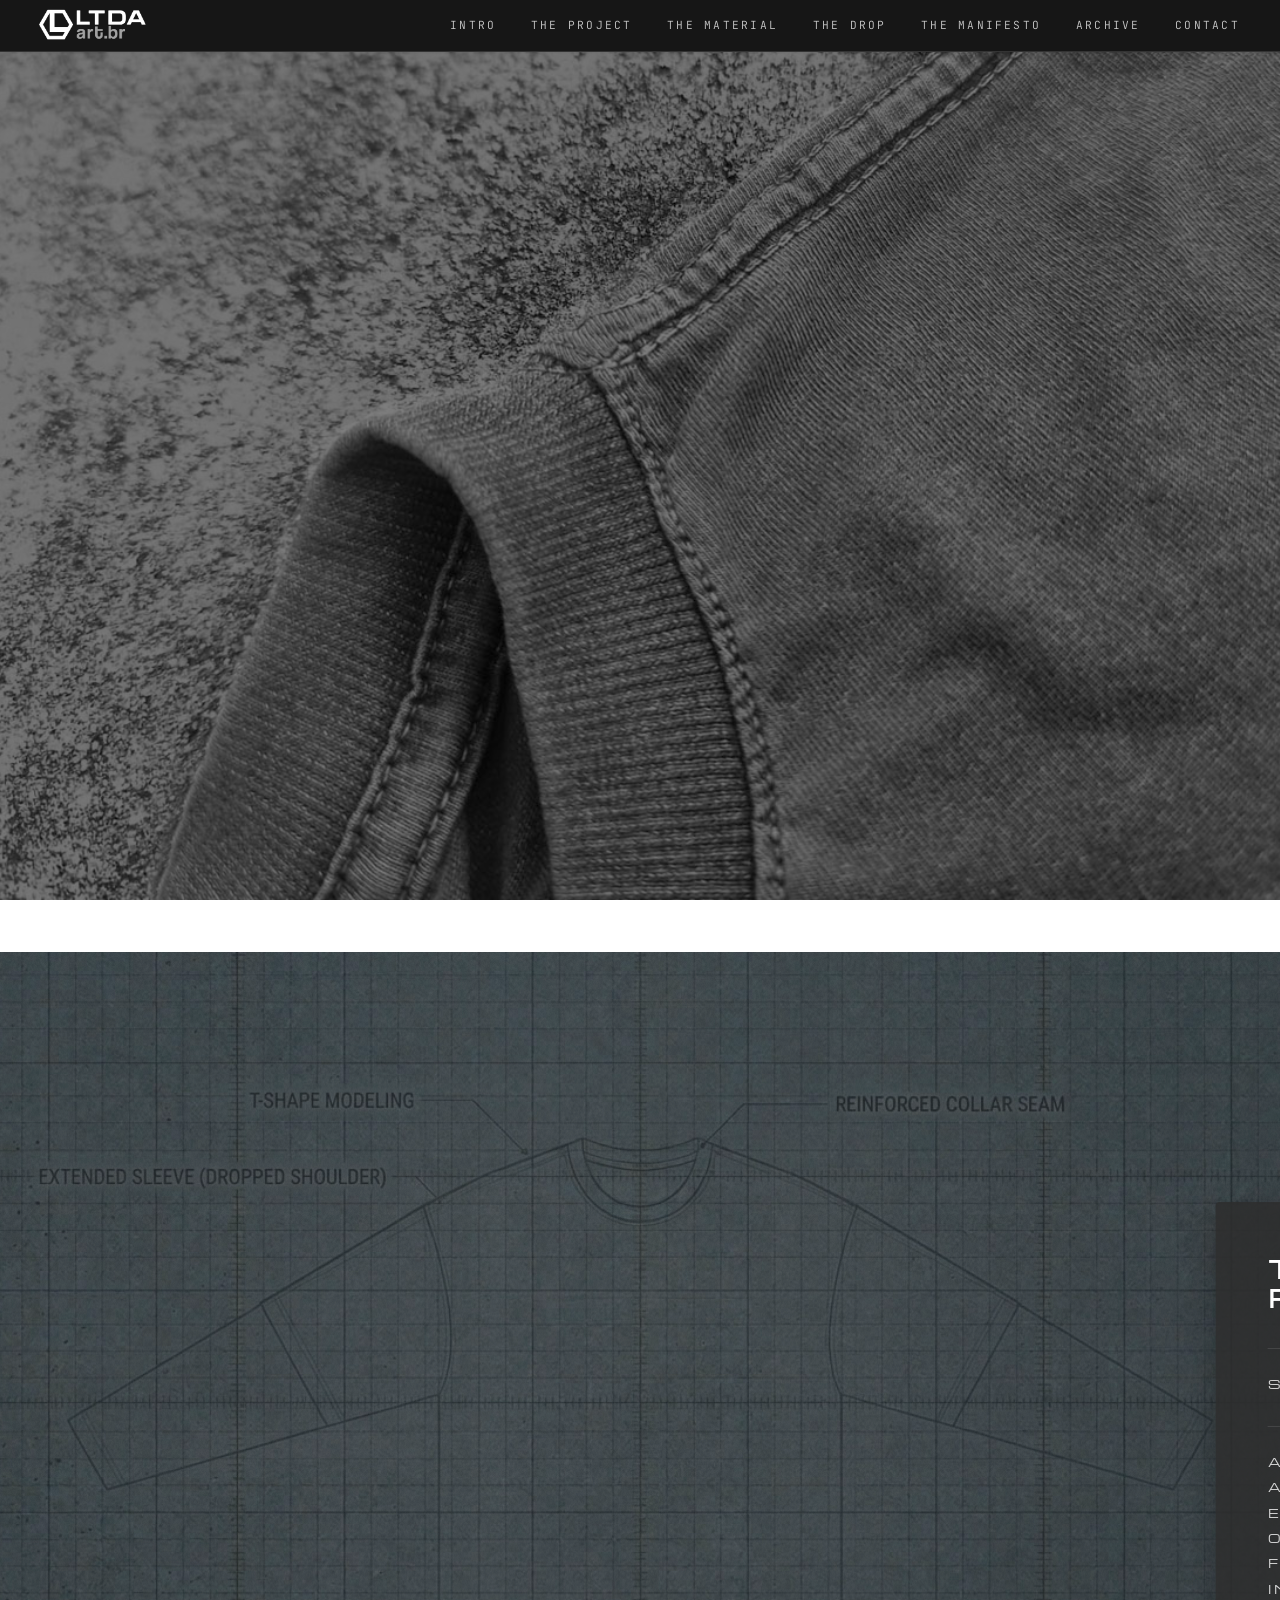
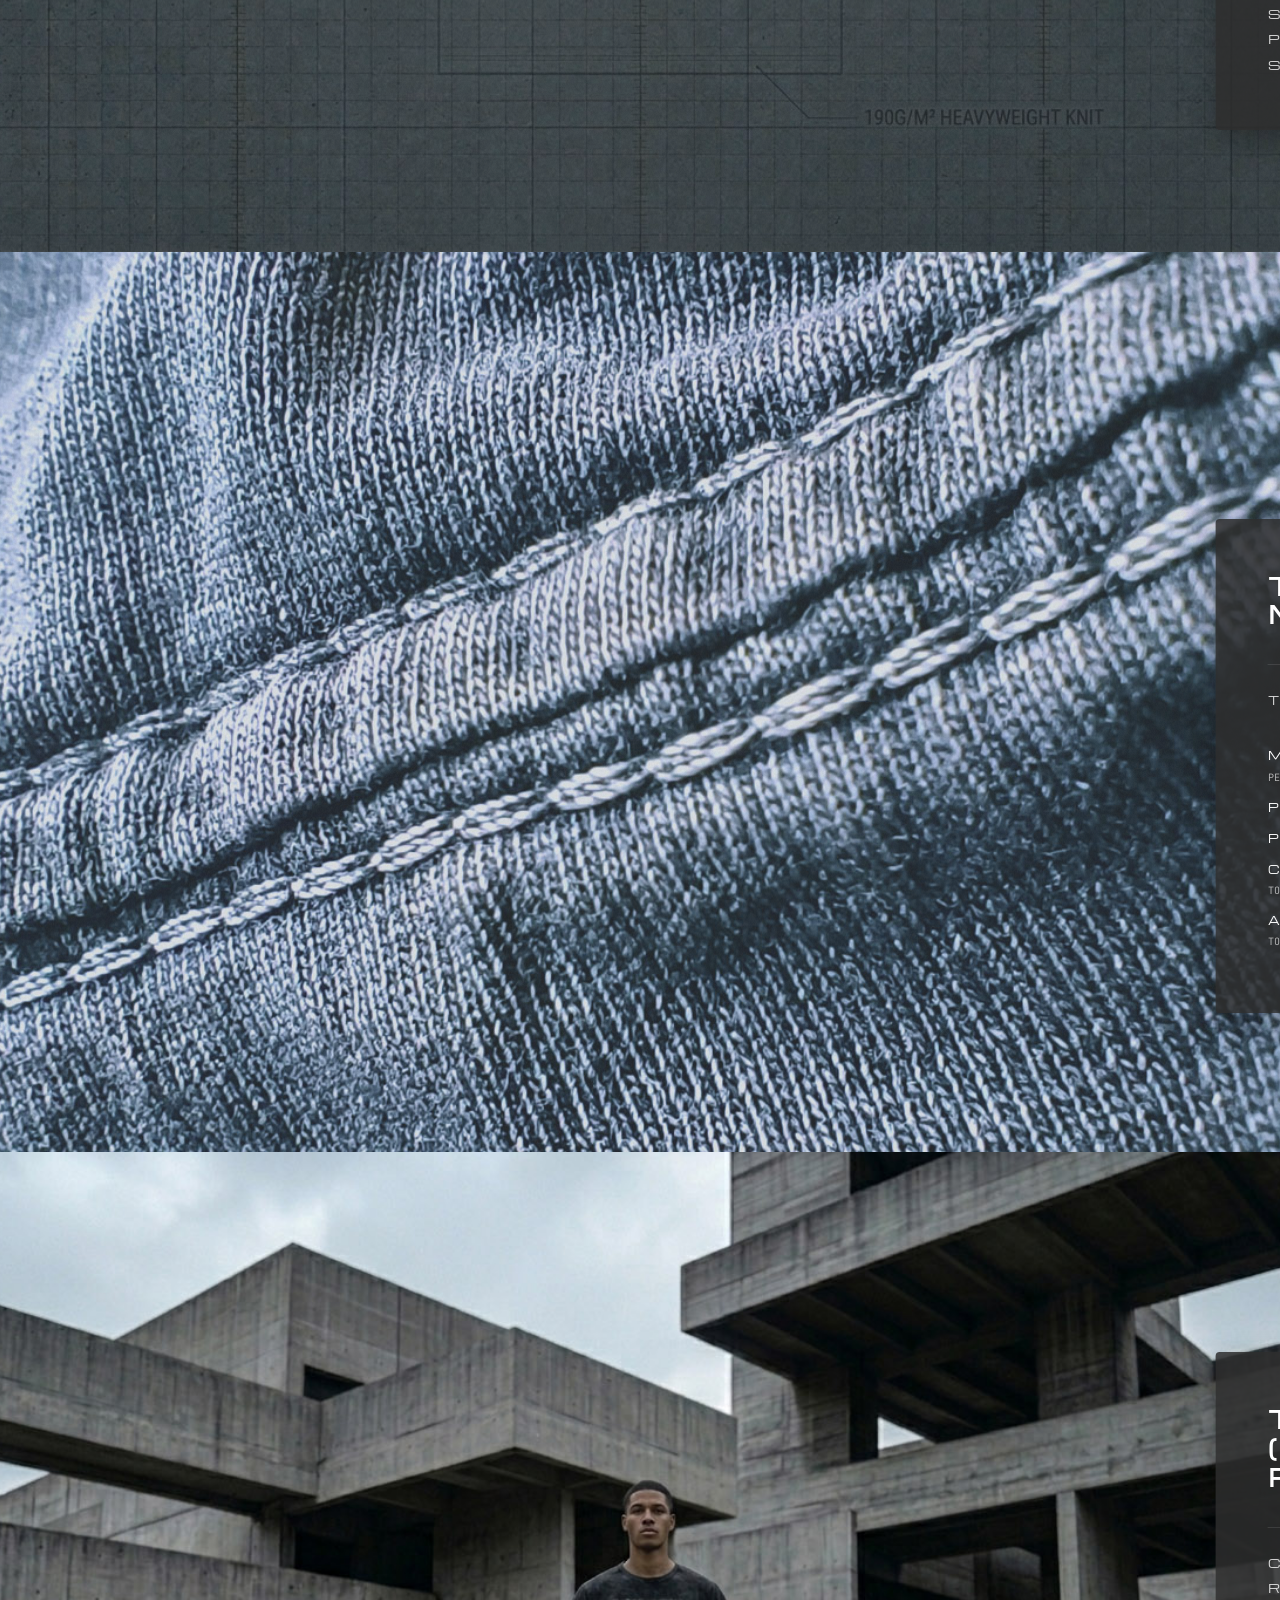
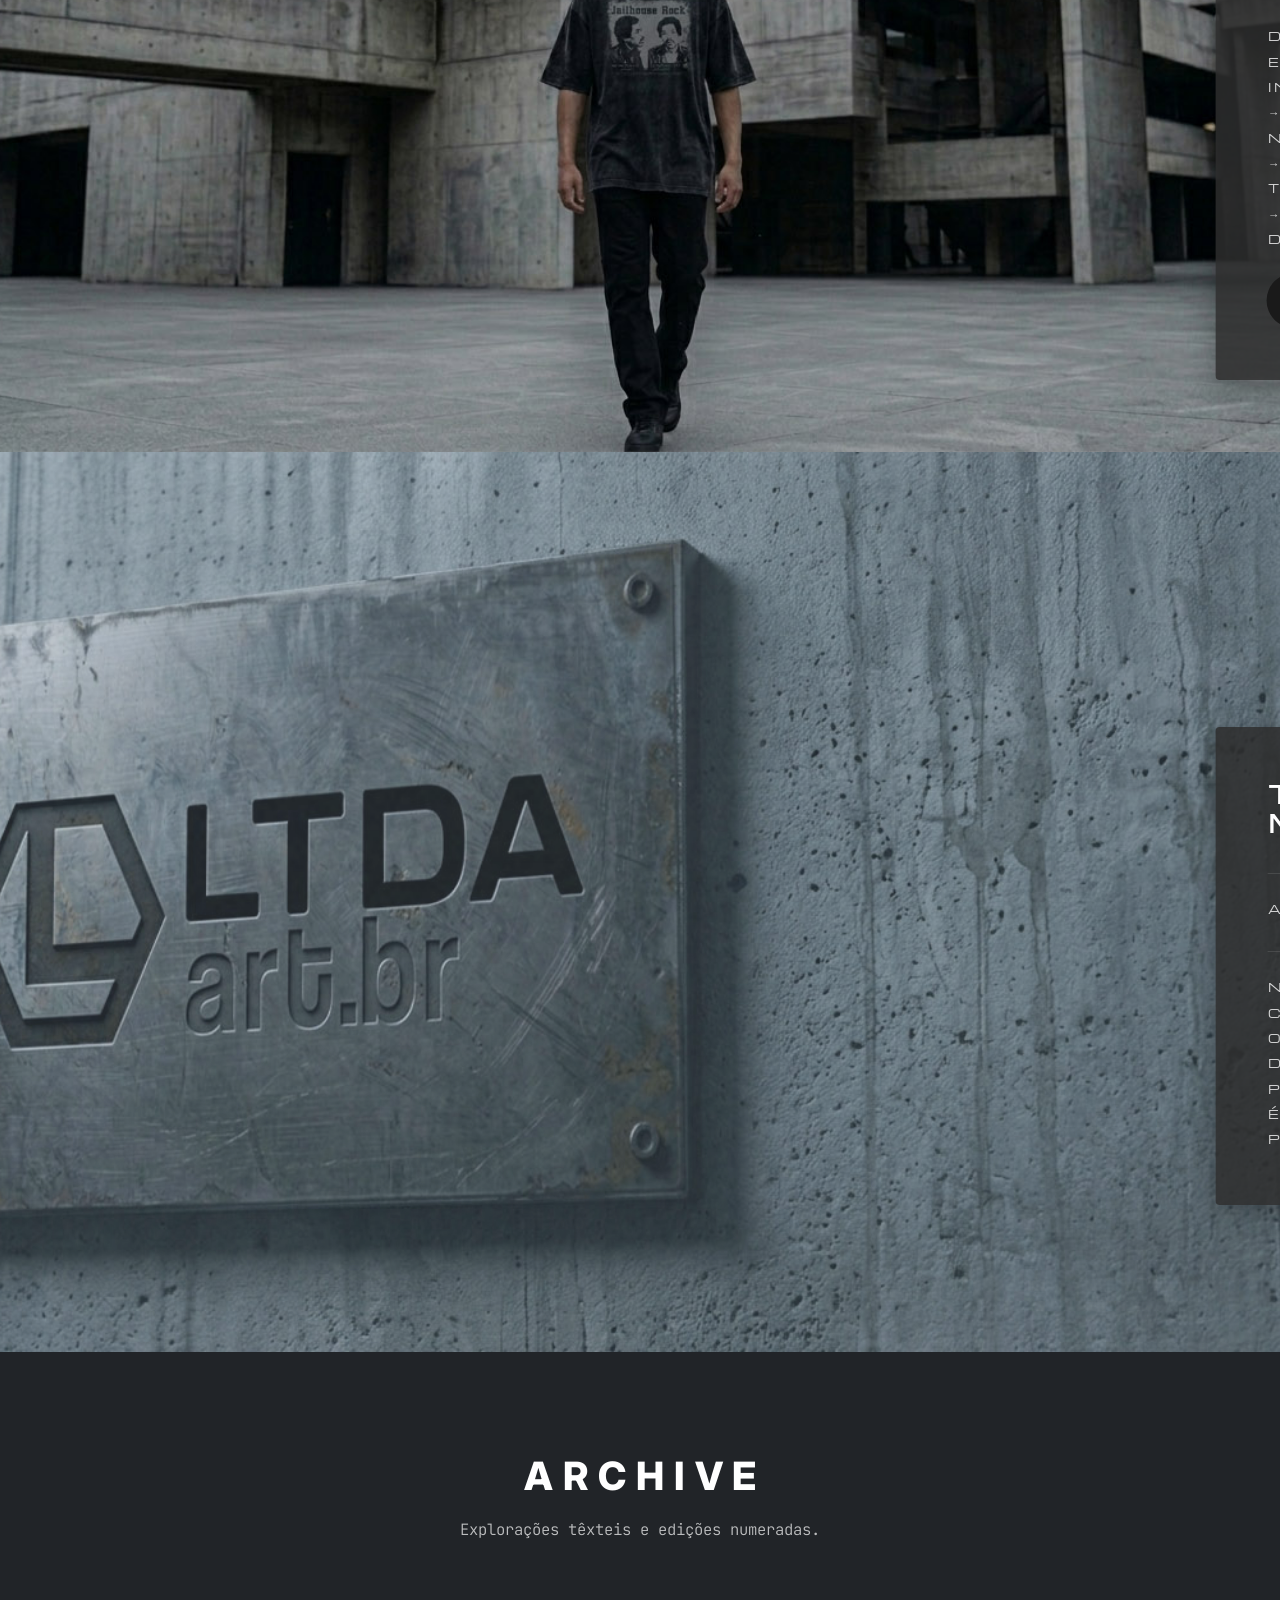
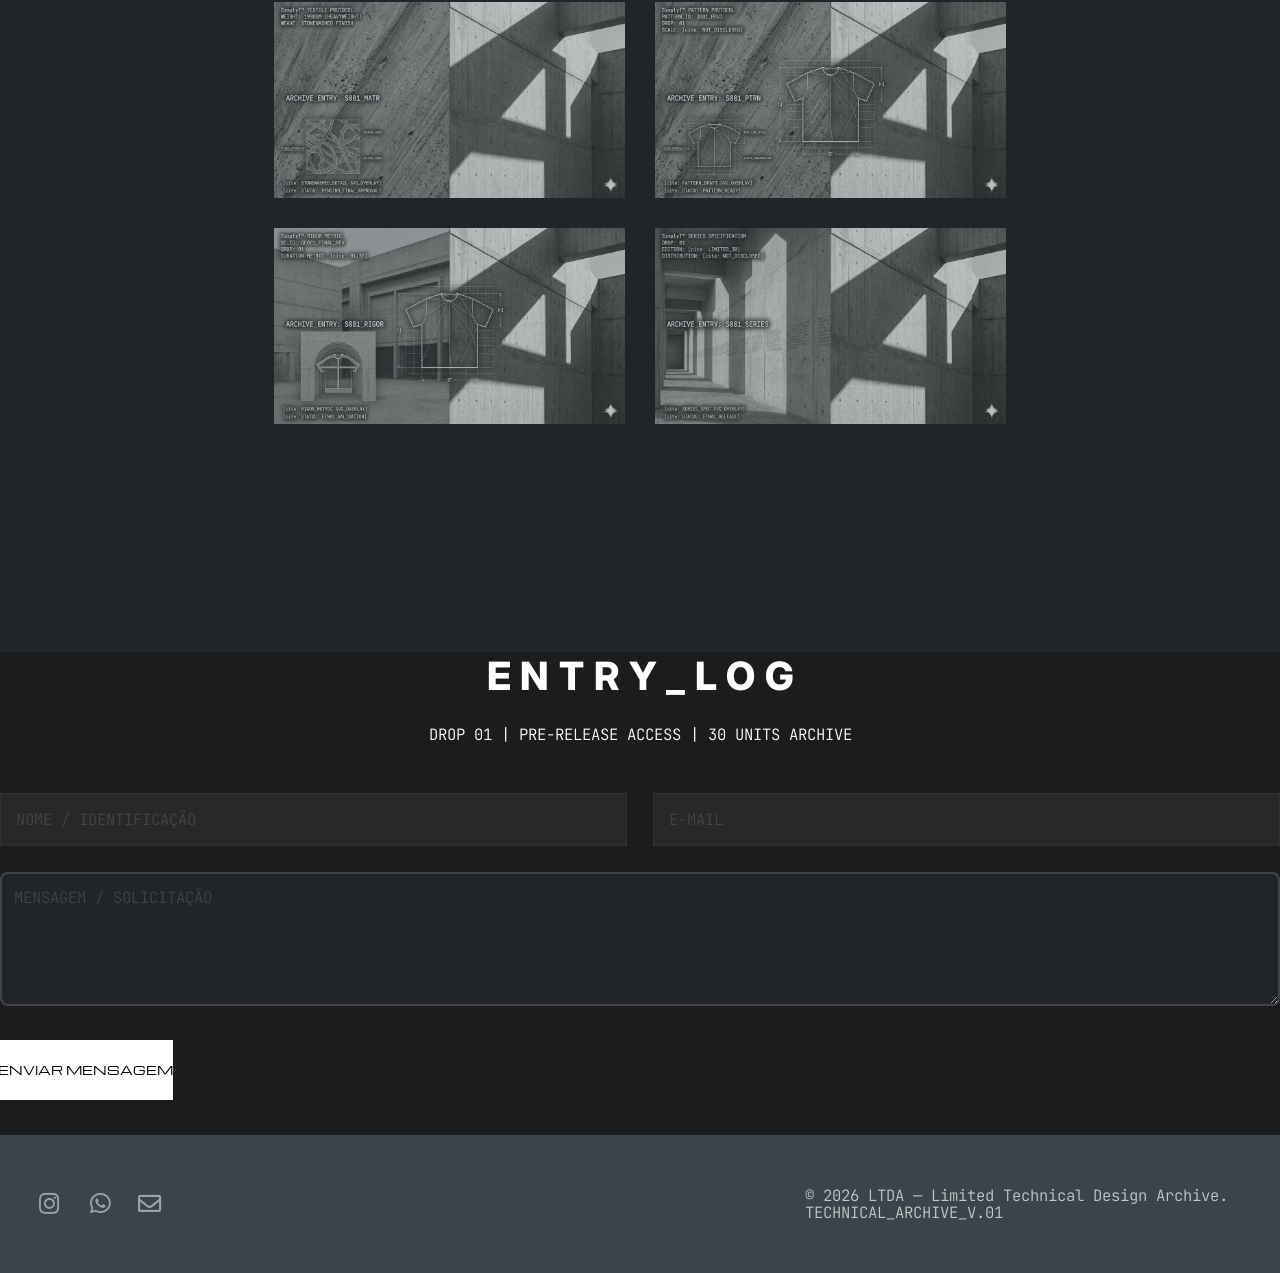
==== index.html @ cc042716 "Atualize Form2" ====
<!DOCTYPE HTML>
<!--
	Big Picture by HTML5 UP
	html5up.net | @ajlkn
	Free for personal and commercial use under the CCA 3.0 license (html5up.net/license)
-->
<html>
	<head>
		<title>LTDA | Limited Technical Design Archive</title>
		<meta charset="utf-8" />
		<meta name="viewport" content="width=device-width, initial-scale=1, user-scalable=no" />
		<link href="https://fonts.googleapis.com/css2?family=Michroma&display=swap" rel="stylesheet">
		<link rel="stylesheet" href="assets/css/main.css" />
		<noscript><link rel="stylesheet" href="assets/css/noscript.css" /></noscript>

<link href="https://fonts.googleapis.com/css2?family=Inter:wght@800&family=JetBrains+Mono:wght@300&display=swap" rel="stylesheet">


<link rel="icon" type="image/png" sizes="32x32" href="images/favicon-32x32.png">
<link rel="icon" type="image/png" sizes="192x192" href="images/favicon-192x192.png">

	</head>
	<body class="is-preload">

		<!-- Header -->
<header id="header">
    <h1>
        <a href="#intro">
            <img src="images/logo-ltda.png" alt="LTDA" class="logo-ltda">
        </a>
    </h1>
    <nav>
        <ul>
            <li><a href="#intro">Intro</a></li>
            <li><a href="#one">The Project</a></li>
            <li><a href="#two">The Material</a></li>
            <li><a href="#three">The Drop</a></li>
	    <li><a href="#four">The Manifesto</a></li>
	    <li><a href="#work">Archive</a></li>
            <li><a href="#contact">Contact</a></li>
        </ul>
    </nav>
</header>					</ul>
				</nav>
			</header>

		<!-- Intro -->
			<section id="intro" class="main style1 dark fullscreen">
				<div class="content">
					<header>
						<h2>L  T  D  A</h2>
<p class="subtitle">LIMITED TECHNICAL DESIGN ARCHIVE</p>
					</header>
					<p>Curadoria de objetos vestíveis e engenharia têxtil. Edições numeradas. Produção técnica restrita.</p>

						
<p class="subtitle">↓ DROP 01 - JAILHOUSE ROCK ↓</p>



				</div>
			</section>



		<!-- One -->
			<section id="one" class="main style2 right dark fullscreen technical-catalog">
    <div class="content box style2">
        <header>
            <h2>The Project</h2>
<p class="subtitle">SERIES 001: SIMPLYT</p>

        </header>
        <p>A primeira divisão do arquivo foca no essencialismo radical. Onde a forma segue a fibra. Sem logos invasivos, apenas a silhueta e a matéria-prima em seu&nbsp;estado&nbsp;mais&nbsp;puro.</p>
    </div>
    <a href="#two" class="button style2 down anchored">Next</a>
</section>

		<!-- Two -->
			<section id="two" class="main style2 right dark fullscreen technical-catalog">
    <div class="content box style2">
        <header>
            <h2>The Material</h2>
<p class="subtitle">TEXTILE SPECIFICATIONS</p>

        </header>
       <ul class="tech-specs">
    <li><strong>MATÉRIA-PRIMA:</strong> <span>100% ALGODÃO 30.1 PENTEADO</span></li>
    <li><strong>PESO:</strong> <span>190G/M² (HEAVYWEIGHT)</span></li>
    <li><strong>PROCESSO:</strong> <span>ESTONAGEM INDUSTRIAL</span></li>
    <li><strong>CARACTERÍSTICA:</strong> <span>SILHUETA RÍGIDA e toque texturizado</span></li>
    <li><strong>APLICAÇÃO:</strong> <span>SILK SCREEN ARTESANAL e toque texturizado</span></li>

</ul>
    </div>
    <a href="#three" class="button style2 down anchored">Next</a>
</section>

		<!-- Three -->
<section id="three" class="main style2 right dark fullscreen technical-catalog">
    <div class="content box style2">
        <header>
            <h2>The Drop (Jailhouse Rock)</h2>
            <p class="subtitle">COLLECTION: JAILHOUSE ROCK</p>
        </header>
        
        <p>
            Drop inaugural. Estética vintage-industrial.<br>
            → TIRAGEM: 30 unidades numeradas.<br>
            → MODELAGEM: Exclusive T-Shape (Oversized).<br>
            → STATUS: Processo final de produção.
 <!--Disponível para aqusiução -->
        </p>

<ul class="actions" style="margin-top: 1.2em; text-align: center;">
    <li>

<a href="#contact" class="button technical-btn">ADQUIRIR SÉRIE 001</a>


  <!--   <a href="LINK_DO_CHECKOUT" class="button technical-btn">
            ADQUIRIR SÉRIE 001
        </a>  -->


    </li>
</ul>    </div>
</section>

		<!-- Four -->
			<section id="four" class="main style2 right dark fullscreen technical-catalog">
    <div class="content box style2">
        <header>
            <h2>The Manifesto</h2>
<p class="subtitle">ARCHIVE PHILOSOPHY</p>

         </header>
        <p>Não seguimos o calendário da moda. Operamos sob a lógica da escassez e da precisão técnica. O que é arquivado aqui é feito para durar.</p>

    </div>
    <a href="#two" class="button style2 down anchored">Next</a>
</section>


		<!-- Work -->
			<section id="work" class="main style3 primary secao-dark">
				<div class="content">
					<header>
						<h2>Archive</h2>
						<p>Explorações têxteis e edições numeradas.</p>
					</header>

					<!-- Gallery  -->
						<div class="gallery">
<article class="from-left">
    <a href="images/fulls/S001_MATR.jpg" class="image fit" title="S001_MATR - Textile Protocol: Estonada 260GSM">
        <img src="images/fulls/S001_MATR.jpg" alt="Estonada 260GSM Material" />
    </a>
</article>

<article class="from-left">
    <a href="images/fulls/S001_PTRN.jpg" class="image fit" title="S001_MATR - Textile Protocol: Estonada 260GSM">
        <img src="images/fulls/S001_PTRN.jpg" alt="Estonada 260GSM Material" />
    </a>
</article>

<article class="from-left">
    <a href="images/fulls/S001_RIGOR.jpg" class="image fit" title="S001_MATR - Textile Protocol: Estonada 260GSM">
        <img src="images/fulls/S001_RIGOR.jpg" alt="Estonada 260GSM Material" />
    </a>
</article>

<article class="from-left">
    <a href="images/fulls/S001_SERIES.jpg" class="image fit" title="S001_MATR - Textile Protocol: Estonada 260GSM">
        <img src="images/fulls/S001_SERIES.jpg" alt="Estonada 260GSM Material" />
    </a>
</article>

 <!--							<article class="from-left">
								<a href="images/fulls/05.jpg" class="image fit"><img src="images/thumbs/05.jpg" title="The sparkling shell" alt="" /></a>
							</article>
							<article class="from-right">
								<a href="images/fulls/06.jpg" class="image fit"><img src="images/thumbs/06.jpg" title="Bent IX" alt="" /></a>
							</article>  -->
						</div>

				</div>
			</section>

		<!-- Contact -->
<section id="contact">
    <header>

<header style="text-align: center; margin-bottom: 2em;">
    <h2 style="font-family: 'Michroma', sans-serif; letter-spacing: 4px; color: #fff; margin-bottom: 0.5em;">ENTRY_LOG</h2>
    <p style="font-family: 'JetBrains Mono', monospace; font-size: 0.8em; color: #fff;">DROP 01 | PRE-RELEASE ACCESS | 30 UNITS ARCHIVE</p>
</header>

    </header>
    
<form action="https://api.web3forms.com/submit" method="POST">
    <input type="hidden" name="access_key" value="660b88d5-e81b-40e4-9c9b-b7feeab2246b">
    <input type="hidden" name="subject" value="ENTRY_LOG: Novo Acesso Drop 01">
    <input type="hidden" name="redirect" value="https://ltda.art.br/#contact">
    
    <div class="fields">
        <div class="field half">
            <input type="text" name="name" id="name" placeholder="NOME / IDENTIFICAÇÃO" required />
        </div>
        <div class="field half">
            <input type="email" name="email" id="email" placeholder="E-MAIL" required />
        </div>
        <div class="field">
            <textarea name="message" id="message" placeholder="MENSAGEM / SOLICITAÇÃO" rows="4" required></textarea>
        </div>
    </div>
    <ul class="actions">
        <li><input type="submit" value="ENVIAR MENSAGEM" class="primary" /></li>
    </ul>
</form>
		<!-- Footer -->
			<footer id="footer">

				<!-- Icons -->
<ul class="icons">
    <li><a href="SEU_LINK_INSTAGRAM" class="icon brands fa-instagram"><span class="label">Instagram</span></a></li>
    
    <li><a href="https://wa.me/19983941175" class="icon brands fa-whatsapp"><span class="label">WhatsApp</span></a></li>
    
    <li><a href="mailto:contato@ltda.art.br" class="icon fa-envelope"><span class="label">Email</span></a></li>
</ul>
				<!-- Menu -->
<footer id="footer">
    <ul class="copyright">
        <li>&copy; 2026 LTDA — Limited Technical Design Archive.</li>
        <li>TECHNICAL_ARCHIVE_V.01</li>
    </ul>
</footer>
			</footer>

		<!-- Scripts -->
			<script src="assets/js/jquery.min.js"></script>
			<script src="assets/js/jquery.poptrox.min.js"></script>
			<script src="assets/js/jquery.scrolly.min.js"></script>
			<script src="assets/js/jquery.scrollex.min.js"></script>
			<script src="assets/js/browser.min.js"></script>
			<script src="assets/js/breakpoints.min.js"></script>
			<script src="assets/js/util.js"></script>
			<script src="assets/js/main.js"></script>

<script>
    // Seleciona todas as seções de conteúdo
    const designSections = document.querySelectorAll('.main.style2');

    const revealObserver = new IntersectionObserver((entries) => {
        entries.forEach(entry => {
            if (entry.isIntersecting) {
                // Quando a seção entra na tela, espera 1.5s (1500ms) para revelar
                setTimeout(() => {
                    entry.target.classList.add('reveal-active');
                }, 1500);
            } else {
                // Opcional: remove a classe ao sair para repetir o efeito no próximo scroll
                entry.target.classList.remove('reveal-active');
            }
        });
    }, { 
        threshold: 0.3 // Ativa quando 30% da seção estiver visível
    });

    designSections.forEach(section => revealObserver.observe(section));
</script>





	</body>
</html>
---- assets/css/main.css ----
@import url("https://fonts.googleapis.com/css?family=Source+Sans+Pro:300,900");
@import url("fontawesome-all.min.css");

/*
	Big Picture by HTML5 UP
	html5up.net | @ajlkn
	Free for personal and commercial use under the CCA 3.0 license (html5up.net/license)
*/

html, body, div, span, applet, object,
iframe, h1, h2, h3, h4, h5, h6, p, blockquote,
pre, a, abbr, acronym, address, big, cite,
code, del, dfn, em, img, ins, kbd, q, s, samp,
small, strike, strong, sub, sup, tt, var, b,
u, i, center, dl, dt, dd, ol, ul, li, fieldset,
form, label, legend, table, caption, tbody,
tfoot, thead, tr, th, td, article, aside,
canvas, details, embed, figure, figcaption,
footer, header, hgroup, menu, nav, output, ruby,
section, summary, time, mark, audio, video {
	margin: 0;
	padding: 0;
	border: 0;
	font-size: 100%;
	font: inherit;
	vertical-align: baseline;}

article, aside, details, figcaption, figure,
footer, header, hgroup, menu, nav, section {
	display: block;}

body {
	line-height: 1;
}

ol, ul {
	list-style: none;
}

blockquote, q {
	quotes: none;
}

	blockquote:before, blockquote:after, q:before, q:after {
		content: '';
		content: none;
	}

table {
	border-collapse: collapse;
	border-spacing: 0;
}

body {
	-webkit-text-size-adjust: none;
}

mark {
	background-color: transparent;
	color: inherit;
}

input::-moz-focus-inner {
	border: 0;
	padding: 0;
}

input, select, textarea {
	-moz-appearance: none;
	-webkit-appearance: none;
	-ms-appearance: none;
	appearance: none;
}

/* Basic */

	@-ms-viewport {
		width: device-width;
	}

	html {
		height: 100%;
	}

	html {
		box-sizing: border-box;
	}

	*, *:before, *:after {
		box-sizing: inherit;
	}

	body {
		background: #ffffff;
		height: 100%;
		min-width: 320px;
	}

		body.is-preload *, body.is-preload *:before, body.is-preload *:after {
			-moz-animation: none !important;
			-webkit-animation: none !important;
			-ms-animation: none !important;
			animation: none !important;
			-moz-transition: none !important;
			-webkit-transition: none !important;
			-ms-transition: none !important;
			transition: none !important;
		}

/* Spinner */

	@-moz-keyframes spinner-rotate {
		0% {
			-moz-transform: scale(1) rotate(0deg);
			-webkit-transform: scale(1) rotate(0deg);
			-ms-transform: scale(1) rotate(0deg);
			transform: scale(1) rotate(0deg);
		}

		100% {
			-moz-transform: scale(1) rotate(360deg);
			-webkit-transform: scale(1) rotate(360deg);
			-ms-transform: scale(1) rotate(360deg);
			transform: scale(1) rotate(360deg);
		}
	}

	@-webkit-keyframes spinner-rotate {
		0% {
			-moz-transform: scale(1) rotate(0deg);
			-webkit-transform: scale(1) rotate(0deg);
			-ms-transform: scale(1) rotate(0deg);
			transform: scale(1) rotate(0deg);
		}

		100% {
			-moz-transform: scale(1) rotate(360deg);
			-webkit-transform: scale(1) rotate(360deg);
			-ms-transform: scale(1) rotate(360deg);
			transform: scale(1) rotate(360deg);
		}
	}

	@-ms-keyframes spinner-rotate {
		0% {
			-moz-transform: scale(1) rotate(0deg);
			-webkit-transform: scale(1) rotate(0deg);
			-ms-transform: scale(1) rotate(0deg);
			transform: scale(1) rotate(0deg);
		}

		100% {
			-moz-transform: scale(1) rotate(360deg);
			-webkit-transform: scale(1) rotate(360deg);
			-ms-transform: scale(1) rotate(360deg);
			transform: scale(1) rotate(360deg);
		}
	}

	@keyframes spinner-rotate {
		0% {
			-moz-transform: scale(1) rotate(0deg);
			-webkit-transform: scale(1) rotate(0deg);
			-ms-transform: scale(1) rotate(0deg);
			transform: scale(1) rotate(0deg);
		}

		100% {
			-moz-transform: scale(1) rotate(360deg);
			-webkit-transform: scale(1) rotate(360deg);
			-ms-transform: scale(1) rotate(360deg);
			transform: scale(1) rotate(360deg);
		}
	}

/* Loader */

	@-moz-keyframes spinner-show {
		0% {
			opacity: 0;
		}

		100% {
			opacity: 1;
		}
	}

	@-webkit-keyframes spinner-show {
		0% {
			opacity: 0;
		}

		100% {
			opacity: 1;
		}
	}

	@-ms-keyframes spinner-show {
		0% {
			opacity: 0;
		}

		100% {
			opacity: 1;
		}
	}

	@keyframes spinner-show {
		0% {
			opacity: 0;
		}

		100% {
			opacity: 1;
		}
	}

	@-moz-keyframes spinner-hide {
		0% {
			-moz-transform: scale(1) rotate(0deg);
			-webkit-transform: scale(1) rotate(0deg);
			-ms-transform: scale(1) rotate(0deg);
			transform: scale(1) rotate(0deg);
			color: #e5e6e7;
			z-index: 100001;
		}

		99% {
			-moz-transform: scale(0.5) rotate(360deg);
			-webkit-transform: scale(0.5) rotate(360deg);
			-ms-transform: scale(0.5) rotate(360deg);
			transform: scale(0.5) rotate(360deg);
			color: #e5e6e7;
			z-index: 100001;
		}

		100% {
			-moz-transform: scale(0.5) rotate(360deg);
			-webkit-transform: scale(0.5) rotate(360deg);
			-ms-transform: scale(0.5) rotate(360deg);
			transform: scale(0.5) rotate(360deg);
			color: #e5e6e7;
			z-index: -1;
		}
	}

	@-webkit-keyframes spinner-hide {
		0% {
			-moz-transform: scale(1) rotate(0deg);
			-webkit-transform: scale(1) rotate(0deg);
			-ms-transform: scale(1) rotate(0deg);
			transform: scale(1) rotate(0deg);
			color: #e5e6e7;
			z-index: 100001;
		}

		99% {
			-moz-transform: scale(0.5) rotate(360deg);
			-webkit-transform: scale(0.5) rotate(360deg);
			-ms-transform: scale(0.5) rotate(360deg);
			transform: scale(0.5) rotate(360deg);
			color: #e5e6e7;
			z-index: 100001;
		}

		100% {
			-moz-transform: scale(0.5) rotate(360deg);
			-webkit-transform: scale(0.5) rotate(360deg);
			-ms-transform: scale(0.5) rotate(360deg);
			transform: scale(0.5) rotate(360deg);
			color: #e5e6e7;
			z-index: -1;
		}
	}

	@-ms-keyframes spinner-hide {
		0% {
			-moz-transform: scale(1) rotate(0deg);
			-webkit-transform: scale(1) rotate(0deg);
			-ms-transform: scale(1) rotate(0deg);
			transform: scale(1) rotate(0deg);
			color: #e5e6e7;
			z-index: 100001;
		}

		99% {
			-moz-transform: scale(0.5) rotate(360deg);
			-webkit-transform: scale(0.5) rotate(360deg);
			-ms-transform: scale(0.5) rotate(360deg);
			transform: scale(0.5) rotate(360deg);
			color: #e5e6e7;
			z-index: 100001;
		}

		100% {
			-moz-transform: scale(0.5) rotate(360deg);
			-webkit-transform: scale(0.5) rotate(360deg);
			-ms-transform: scale(0.5) rotate(360deg);
			transform: scale(0.5) rotate(360deg);
			color: #e5e6e7;
			z-index: -1;
		}
	}

	@keyframes spinner-hide {
		0% {
			-moz-transform: scale(1) rotate(0deg);
			-webkit-transform: scale(1) rotate(0deg);
			-ms-transform: scale(1) rotate(0deg);
			transform: scale(1) rotate(0deg);
			color: #e5e6e7;
			z-index: 100001;
		}

		99% {
			-moz-transform: scale(0.5) rotate(360deg);
			-webkit-transform: scale(0.5) rotate(360deg);
			-ms-transform: scale(0.5) rotate(360deg);
			transform: scale(0.5) rotate(360deg);
			color: #e5e6e7;
			z-index: 100001;
		}

		100% {
			-moz-transform: scale(0.5) rotate(360deg);
			-webkit-transform: scale(0.5) rotate(360deg);
			-ms-transform: scale(0.5) rotate(360deg);
			transform: scale(0.5) rotate(360deg);
			color: #e5e6e7;
			z-index: -1;
		}
	}

	@-moz-keyframes overlay-hide {
		0% {
			opacity: 1;
			z-index: 100000;
		}

		15% {
			opacity: 1;
			z-index: 100000;
		}

		99% {
			opacity: 0;
			z-index: 100000;
		}

		100% {
			opacity: 0;
			z-index: -1;
		}
	}

	@-webkit-keyframes overlay-hide {
		0% {
			opacity: 1;
			z-index: 100000;
		}

		15% {
			opacity: 1;
			z-index: 100000;
		}

		99% {
			opacity: 0;
			z-index: 100000;
		}

		100% {
			opacity: 0;
			z-index: -1;
		}
	}

	@-ms-keyframes overlay-hide {
		0% {
			opacity: 1;
			z-index: 100000;
		}

		15% {
			opacity: 1;
			z-index: 100000;
		}

		99% {
			opacity: 0;
			z-index: 100000;
		}

		100% {
			opacity: 0;
			z-index: -1;
		}
	}

	@keyframes overlay-hide {
		0% {
			opacity: 1;
			z-index: 100000;
		}

		15% {
			opacity: 1;
			z-index: 100000;
		}

		99% {
			opacity: 0;
			z-index: 100000;
		}

		100% {
			opacity: 0;
			z-index: -1;
		}
	}

	body {
		text-decoration: none;
	}

		body:before {
			-moz-animation: spinner-show 1.5s 1 0.25s ease forwards, spinner-hide 0.25s ease-in-out forwards !important;
			-webkit-animation: spinner-show 1.5s 1 0.25s ease forwards, spinner-hide 0.25s ease-in-out forwards !important;
			-ms-animation: spinner-show 1.5s 1 0.25s ease forwards, spinner-hide 0.25s ease-in-out forwards !important;
			animation: spinner-show 1.5s 1 0.25s ease forwards, spinner-hide 0.25s ease-in-out forwards !important;
			-moz-transform-origin: 50% 50%;
			-webkit-transform-origin: 50% 50%;
			-ms-transform-origin: 50% 50%;
			transform-origin: 50% 50%;
			-moz-osx-font-smoothing: grayscale;
			-webkit-font-smoothing: antialiased;
			font-family: FontAwesome;
			font-style: normal;
			font-weight: normal;
			text-transform: none !important;
			color: #e5e6e7;
			content: '\f1ce';
			cursor: default;
			display: block;
			font-size: 2em;
			height: 2em;
			left: 50%;
			line-height: 2em;
			margin: -1em 0 0 -1em;
			opacity: 0;
			position: fixed;
			text-align: center;
			top: 50%;
			width: 2em;
			z-index: -1;
		}

		body:after {
			-moz-animation: overlay-hide 1.5s ease-in forwards !important;
			-webkit-animation: overlay-hide 1.5s ease-in forwards !important;
			-ms-animation: overlay-hide 1.5s ease-in forwards !important;
			animation: overlay-hide 1.5s ease-in forwards !important;
			background: #ffffff;
			content: '';
			display: block;
			height: 100%;
			left: 0;
			opacity: 0;
			position: fixed;
			top: 0;
			width: 100%;
			z-index: -1;
		}

		body.is-preload:before {
			-moz-animation: spinner-show 1.5s 1 0.25s ease forwards, spinner-rotate 0.75s infinite linear !important;
			-webkit-animation: spinner-show 1.5s 1 0.25s ease forwards, spinner-rotate 0.75s infinite linear !important;
			-ms-animation: spinner-show 1.5s 1 0.25s ease forwards, spinner-rotate 0.75s infinite linear !important;
			animation: spinner-show 1.5s 1 0.25s ease forwards, spinner-rotate 0.75s infinite linear !important;
			z-index: 100001;
		}

		body.is-preload:after {
			-moz-animation: none !important;
			-webkit-animation: none !important;
			-ms-animation: none !important;
			animation: none !important;
			opacity: 1;
			z-index: 100000;
		}

	@media (-webkit-min-device-pixel-ratio: 2) {

		body:before {
			line-height: 2.025em;
		}

	}

/* Type */

	body, input, textarea, select {
		font-family: "Source Sans Pro", "sans-serif";
		font-weight: 300;
		font-size: 18pt;
		line-height: 1.75em;
		color: #39454b;
		letter-spacing: 0.025em;
	}

		@media screen and (max-width: 1920px) {

			body, input, textarea, select {
				font-size: 17pt;
			}

		}

		@media screen and (max-width: 1680px) {

			body, input, textarea, select {
				font-size: 15pt;
			}

		}

		@media screen and (max-width: 1280px) {

			body, input, textarea, select {
				font-size: 13pt;
			}

		}

		@media screen and (max-width: 1000px) {

			body, input, textarea, select {
				font-size: 13pt;
			}

		}

		@media screen and (max-width: 736px) {

			body, input, textarea, select {
				font-size: 12pt;
				line-height: 1.5em;
			}

		}

	h1, h2, h3, h4, h5, h6 {
		font-weight: 900;
		color: inherit;
		letter-spacing: -0.0325em;
	}

		h1 a, h2 a, h3 a, h4 a, h5 a, h6 a {
			color: inherit;
			text-decoration: none;
		}

	h2 {
		font-size: 2.25em;
		line-height: 1.25em;
		letter-spacing: -0.05em;
	}

	@media screen and (max-width: 736px) {

		h2 {
			font-size: 1.5em;
		}

	}

	strong, b {
		font-weight: 900;
		color: inherit;
	}

	em, i {
		font-style: italic;
	}

	a {
		-moz-transition: color 0.2s ease-in-out;
		-webkit-transition: color 0.2s ease-in-out;
		-ms-transition: color 0.2s ease-in-out;
		transition: color 0.2s ease-in-out;
		color: #98c593;
	}

	sub {
		position: relative;
		top: 0.5em;
		font-size: 0.8em;
	}

	sup {
		position: relative;
		top: -0.5em;
		font-size: 0.8em;
	}

	hr {
		border: 0;
		border-top: solid 1px #e5e6e7;
	}

	blockquote {
		border-left: solid 0.5em #e5e6e7;
		padding: 1em 0 1em 2em;
		font-style: italic;
	}

	p, ul, ol, dl, table {
		margin-bottom: 1em;
	}

/* Box */

	.box {
		background: #ffffff;
		color: #39454b;
		padding: 2em;
	}

		.box > :last-child {
			margin-bottom: 0;
		}

		.box.style2 {
			padding: 3.5em 2.5em 3.5em 2.5em;
		}

		@media screen and (max-width: 736px) {

			.box {
				padding: 1em;
			}

				.box.style2 {
					padding: 1.5em 1.25em 1.5em 1.25em;
					background-color: rgba(255, 255, 255, 0.9);
				}

		}

/* Button */

	input[type="button"],
	input[type="submit"],
	input[type="reset"],
	.button,
	button {
		-moz-appearance: none;
		-webkit-appearance: none;
		-ms-appearance: none;
		appearance: none;
		-moz-transition: background-color 0.2s ease-in-out;
		-webkit-transition: background-color 0.2s ease-in-out;
		-ms-transition: background-color 0.2s ease-in-out;
		transition: background-color 0.2s ease-in-out;
		background-color: #98c593;
		border: 0;
		border-radius: 3.5em;
		color: #ffffff;
		cursor: pointer;
		display: inline-block;
		height: 3.5em;
		line-height: 3.5em;
		outline: 0;
		padding: 0 2em 0 2em;
		position: relative;
		text-align: center;
		text-decoration: none;
	}

		input[type="button"].down,
		input[type="submit"].down,
		input[type="reset"].down,
		.button.down,
		button.down {
			width: 5em;
			height: 5em;
			line-height: 4.5em;
			padding: 0;
			background-image: url("images/dark-arrow.svg");
			background-position: center center;
			background-repeat: no-repeat;
			text-indent: -10em;
			overflow: hidden;
		}

			input[type="button"].down.anchored,
			input[type="submit"].down.anchored,
			input[type="reset"].down.anchored,
			.button.down.anchored,
			button.down.anchored {
				bottom: 0;
				border-bottom: 0;
				border-radius: 3em 3em 0 0;
				height: 4.5em;
				margin-left: -2.5em;
			}

		input[type="button"].anchored,
		input[type="submit"].anchored,
		input[type="reset"].anchored,
		.button.anchored,
		button.anchored {
			position: absolute;
			left: 50%;
		}

		input[type="button"]:hover,
		input[type="submit"]:hover,
		input[type="reset"]:hover,
		.button:hover,
		button:hover {
			background-color: #a8cea4;
		}

		input[type="button"]:active,
		input[type="submit"]:active,
		input[type="reset"]:active,
		.button:active,
		button:active {
			background-color: #88bc82;
		}

		input[type="button"].style2,
		input[type="submit"].style2,
		input[type="reset"].style2,
		.button.style2,
		button.style2 {
			background-color: transparent;
			border: solid 2px #e5e6e7;
			color: inherit;
		}

			input[type="button"].style2:hover,
			input[type="submit"].style2:hover,
			input[type="reset"].style2:hover,
			.button.style2:hover,
			button.style2:hover {
				background-color: rgba(229, 230, 231, 0.25);
			}

			input[type="button"].style2:active,
			input[type="submit"].style2:active,
			input[type="reset"].style2:active,
			.button.style2:active,
			button.style2:active {
				background-color: rgba(229, 230, 231, 0.375);
			}

			input[type="button"].style2.down,
			input[type="submit"].style2.down,
			input[type="reset"].style2.down,
			.button.style2.down,
			button.style2.down {
				background-image: url("images/arrow.svg");
			}

/* Form */

	form {
		margin: 0 0 2em 0;
	}

		form > :last-child {
			margin-bottom: 0;
		}

		form > .fields {
			display: -moz-flex;
			display: -webkit-flex;
			display: -ms-flex;
			display: flex;
			-moz-flex-wrap: wrap;
			-webkit-flex-wrap: wrap;
			-ms-flex-wrap: wrap;
			flex-wrap: wrap;
			width: calc(100% + 3em);
			margin: -1.5em 0 2em -1.5em;
		}

			form > .fields > .field {
				-moz-flex-grow: 0;
				-webkit-flex-grow: 0;
				-ms-flex-grow: 0;
				flex-grow: 0;
				-moz-flex-shrink: 0;
				-webkit-flex-shrink: 0;
				-ms-flex-shrink: 0;
				flex-shrink: 0;
				padding: 1.5em 0 0 1.5em;
				width: calc(100% - 1.5em);
			}

				form > .fields > .field.half {
					width: calc(50% - 0.75em);
				}

				form > .fields > .field.third {
					width: calc(100%/3 - 0.5em);
				}

				form > .fields > .field.quarter {
					width: calc(25% - 0.375em);
				}

		@media screen and (max-width: 480px) {

			form > .fields {
				width: calc(100% + 2em);
				margin: -1em 0 2em -1em;
			}

				form > .fields > .field {
					padding: 1em 0 0 1em;
					width: calc(100% - 1em);
				}

					form > .fields > .field.half {
						width: calc(100% - 1em);
					}

					form > .fields > .field.third {
						width: calc(100% - 1em);
					}

					form > .fields > .field.quarter {
						width: calc(100% - 1em);
					}

		}

	label {
		display: block;
	}

	input[type="text"],
	input[type="password"],
	input[type="email"],
	input[type="tel"],
	input[type="search"],
	input[type="url"],
	select,
	textarea {
		-moz-appearance: none;
		-webkit-appearance: none;
		-ms-appearance: none;
		appearance: none;
		-moz-transition: border-color 0.2s ease-in-out, color 0.2s ease-in-out;
		-webkit-transition: border-color 0.2s ease-in-out, color 0.2s ease-in-out;
		-ms-transition: border-color 0.2s ease-in-out, color 0.2s ease-in-out;
		transition: border-color 0.2s ease-in-out, color 0.2s ease-in-out;
		color: #39454b;
		display: block;
		width: 100%;
		padding: 0.65em 0.75em;
		background: none;
		border: solid 2px #e5e6e7;
		color: inherit;
		border-radius: 0.5em;
		outline: none;
	}

		input[type="text"]:focus,
		input[type="password"]:focus,
		input[type="email"]:focus,
		input[type="tel"]:focus,
		input[type="search"]:focus,
		input[type="url"]:focus,
		select:focus,
		textarea:focus {
			border-color: #9ac8e9;
		}

	input[type="text"],
	input[type="password"],
	input[type="email"],
	input[type="tel"],
	input[type="search"],
	input[type="url"],
	select {
		line-height: 1.35em;
	}

	textarea {
		min-height: 8em;
	}

	::-moz-focus-inner {
		border: 0;
	}

	::-webkit-input-placeholder {
		opacity: 0.375;
	}

	:-moz-placeholder {
		opacity: 0.375;
	}

	::-moz-placeholder {
		opacity: 0.375;
	}

	:-ms-input-placeholder {
		opacity: 0.375;
	}

/* Icon */

	.icon {
		text-decoration: none;
		position: relative;
		text-decoration: none;
	}

		.icon:before {
			-moz-osx-font-smoothing: grayscale;
			-webkit-font-smoothing: antialiased;
			display: inline-block;
			font-style: normal;
			font-variant: normal;
			text-rendering: auto;
			line-height: 1;
			text-transform: none !important;
			font-family: 'Font Awesome 5 Free';
			font-weight: 400;
		}

		.icon:before {
			line-height: inherit;
		}

		.icon > .label {
			display: none;
		}

		.icon.solid:before {
			font-weight: 900;
		}

		.icon.brands:before {
			font-family: 'Font Awesome 5 Brands';
		}

/* Image */

	.image {
		position: relative;
		display: inline-block;
	}

		.image:before {
			content: '';
			position: absolute;
			left: 0;
			top: 0;
			width: 100%;
			height: 100%;
			background: url("images/overlay.png");
		}

		.image img {
			display: block;
			width: 100%;
		}

		.image.featured {
			display: block;
			width: 100%;
			margin: 0 0 2em 0;
		}

		.image.fit {
			display: block;
			width: 100%;
		}

		.image.left {
			float: left;
			margin: 0 2em 2em 0;
		}

		.image.centered {
			display: block;
			margin: 0 0 2em 0;
		}

			.image.centered img {
				margin: 0 auto;
				width: auto;
			}

/* List */

	ul.default {
		list-style: disc;
		padding-left: 1em;
	}

		ul.default li {
			padding-left: 0.5em;
		}

	ul.menu {
		cursor: default;
	}

		ul.menu li {
			display: inline-block;
			line-height: 1em;
			border-left: solid 1px #e5e6e7;
			padding: 0 0 0 0.5em;
			margin: 0 0 0 0.5em;
		}

			ul.menu li:first-child {
				border-left: 0;
				padding-left: 0;
				margin-left: 0;
			}

	ol.default {
		list-style: decimal;
		padding-left: 1.25em;
	}

		ol.default li {
			padding-left: 0.25em;
		}

/* Actions */

	ul.actions {
		display: -moz-flex;
		display: -webkit-flex;
		display: -ms-flex;
		display: flex;
		cursor: default;
		list-style: none;
		margin-left: -1em;
		padding-left: 0;
	}

		ul.actions li {
			padding: 0 0 0 1em;
			vertical-align: middle;
		}

		ul.actions.special {
			-moz-justify-content: center;
			-webkit-justify-content: center;
			-ms-justify-content: center;
			justify-content: center;
			width: 100%;
			margin-left: 0;
		}

			ul.actions.special li:first-child {
				padding-left: 0;
			}

		ul.actions.stacked {
			-moz-flex-direction: column;
			-webkit-flex-direction: column;
			-ms-flex-direction: column;
			flex-direction: column;
			margin-left: 0;
		}

			ul.actions.stacked li {
				padding: 1.3em 0 0 0;
			}

				ul.actions.stacked li:first-child {
					padding-top: 0;
				}

		ul.actions.fit {
			width: calc(100% + 1em);
		}

			ul.actions.fit li {
				-moz-flex-grow: 1;
				-webkit-flex-grow: 1;
				-ms-flex-grow: 1;
				flex-grow: 1;
				-moz-flex-shrink: 1;
				-webkit-flex-shrink: 1;
				-ms-flex-shrink: 1;
				flex-shrink: 1;
				width: 100%;
			}

				ul.actions.fit li > * {
					width: 100%;
				}

			ul.actions.fit.stacked {
				width: 100%;
			}

		@media screen and (max-width: 480px) {

			ul.actions:not(.fixed) {
				-moz-flex-direction: column;
				-webkit-flex-direction: column;
				-ms-flex-direction: column;
				flex-direction: column;
				margin-left: 0;
				width: 100% !important;
			}

				ul.actions:not(.fixed) li {
					-moz-flex-grow: 1;
					-webkit-flex-grow: 1;
					-ms-flex-grow: 1;
					flex-grow: 1;
					-moz-flex-shrink: 1;
					-webkit-flex-shrink: 1;
					-ms-flex-shrink: 1;
					flex-shrink: 1;
					padding: 1em 0 0 0;
					text-align: center;
					width: 100%;
				}

					ul.actions:not(.fixed) li > * {
						width: 100%;
					}

					ul.actions:not(.fixed) li:first-child {
						padding-top: 0;
					}

					ul.actions:not(.fixed) li input[type="submit"],
					ul.actions:not(.fixed) li input[type="reset"],
					ul.actions:not(.fixed) li input[type="button"],
					ul.actions:not(.fixed) li button,
					ul.actions:not(.fixed) li .button {
						width: 100%;
					}

						ul.actions:not(.fixed) li input[type="submit"].icon:before,
						ul.actions:not(.fixed) li input[type="reset"].icon:before,
						ul.actions:not(.fixed) li input[type="button"].icon:before,
						ul.actions:not(.fixed) li button.icon:before,
						ul.actions:not(.fixed) li .button.icon:before {
							margin-left: -0.5rem;
						}

		}

/* Icons */

	ul.icons {
		cursor: default;
	}

		ul.icons li {
			display: inline-block;
		}

		ul.icons a {
			display: inline-block;
			width: 2em;
			height: 2em;
			line-height: 2em;
			text-align: center;
			border: 0;
		}

/* Sections/Article */

	header {
		margin-bottom: 1em;
	}

		header p {
			display: block;
			margin: 1em 0 0 0;
			padding: 0 0 0.5em 0;
		}

	footer {
		margin-top: 2em;
	}

/* Table */

	table {
		width: 100%;
	}

		table.default {
			width: 100%;
		}

			table.default tbody tr:nth-child(2n+2) {
				background: rgba(229, 230, 231, 0.5);
			}

			table.default td {
				padding: 0.5em 1em 0.5em 1em;
			}

			table.default th {
				text-align: left;
				font-weight: 900;
				padding: 0.5em 1em 0.5em 1em;
			}

			table.default thead {
				background: #39454b;
				color: #ffffff;
			}

			table.default tfoot {
				background: #e5e6e7;
			}

/* Poptrox */

	.poptrox-popup {
		-moz-box-sizing: content-box;
		-webkit-box-sizing: content-box;
		-ms-box-sizing: content-box;
		box-sizing: content-box;
		background: #fff;
		padding-bottom: 3em;
		box-shadow: 0 0.1em 0.15em 0 rgba(0, 0, 0, 0.15);
	}

		.poptrox-popup .loader {
			position: absolute;
			top: 50%;
			left: 50%;
			margin: -1em 0 0 -1em;
			width: 2em;
			height: 2em;
			display: block;
			font-size: 2em;
		}

			.poptrox-popup .loader:before {
				-moz-animation: spinner-rotate 0.75s infinite linear !important;
				-webkit-animation: spinner-rotate 0.75s infinite linear !important;
				-ms-animation: spinner-rotate 0.75s infinite linear !important;
				animation: spinner-rotate 0.75s infinite linear !important;
				-moz-osx-font-smoothing: grayscale;
				-webkit-font-smoothing: antialiased;
				font-family: FontAwesome;
				font-style: normal;
				font-weight: normal;
				text-transform: none !important;
				color: #e5e6e7;
				content: '\f1ce';
				cursor: default;
				display: block;
				height: 2em;
				left: 0;
				line-height: 2em;
				position: absolute;
				text-align: center;
				top: 0;
				width: 2em;
			}

		.poptrox-popup .caption {
			position: absolute;
			bottom: 0;
			left: 0;
			background: #ffffff;
			width: 100%;
			height: 3em;
			line-height: 2.8em;
			text-align: center;
			cursor: default;
			z-index: 1;
			font-size: 0.9em;
		}

		.poptrox-popup .nav-next,
		.poptrox-popup .nav-previous {
			-moz-transition: opacity 0.2s ease-in-out;
			-webkit-transition: opacity 0.2s ease-in-out;
			-ms-transition: opacity 0.2s ease-in-out;
			transition: opacity 0.2s ease-in-out;
			position: absolute;
			top: 0;
			width: 50%;
			height: 100%;
			opacity: 0;
			cursor: pointer;
			background: rgba(0, 0, 0, 0.01);
			-webkit-tap-highlight-color: rgba(255, 255, 255, 0);
		}

		.poptrox-popup .nav-next:before,
		.poptrox-popup .nav-previous:before {
			content: '';
			position: absolute;
			width: 96px;
			height: 64px;
			background: url("images/poptrox-nav.svg");
			top: calc(50% - 1.5em);
			margin: -32px 0 0 0;
		}

		.poptrox-popup:hover .nav-next,
		.poptrox-popup:hover .nav-previous {
			opacity: 0.5;
		}

		.poptrox-popup:hover .nav-next:hover,
		.poptrox-popup:hover .nav-previous:hover {
			opacity: 1.0;
		}

		.poptrox-popup .nav-previous:before {
			-moz-transform: scaleX(-1);
			-webkit-transform: scaleX(-1);
			-ms-transform: scaleX(-1);
			transform: scaleX(-1);
			-ms-filter: "FlipH";
			filter: FlipH;
		}

		.poptrox-popup .nav-next {
			right: 0;
		}

			.poptrox-popup .nav-next:before {
				right: 0;
			}

		.poptrox-popup .nav-previous {
			left: 0;
		}

			.poptrox-popup .nav-previous:before {
				left: 0;
			}

		.poptrox-popup .closer {
			-moz-transition: opacity 0.2s ease-in-out;
			-webkit-transition: opacity 0.2s ease-in-out;
			-ms-transition: opacity 0.2s ease-in-out;
			transition: opacity 0.2s ease-in-out;
			position: absolute;
			top: 0;
			right: 0;
			width: 64px;
			height: 64px;
			text-indent: -9999px;
			z-index: 2;
			opacity: 0;
			-webkit-tap-highlight-color: rgba(255, 255, 255, 0);
		}

			.poptrox-popup .closer:before {
				content: '';
				display: block;
				position: absolute;
				right: 16px;
				top: 16px;
				width: 40px;
				height: 40px;
				border-radius: 100%;
				box-shadow: inset 0 0 0 2px #fff;
				background: url("images/poptrox-closer.svg") center center;
				color: #ffffff !important;
			}

		.poptrox-popup:hover .closer {
			opacity: 0.5;
		}

			.poptrox-popup:hover .closer:hover {
				opacity: 1.0;
			}

		body.is-touch .poptrox-popup .nav-next,
		body.is-touch .poptrox-popup .nav-previous,
		body.is-touch .poptrox-popup .closer {
			opacity: 1.0 !important;
		}

		@media screen and (max-width: 736px) {

			.poptrox-popup .nav-next:before,
			.poptrox-popup .nav-previous:before {
				width: 48px;
				height: 32px;
				background-size: contain;
				margin: -16px 0 0 0;
			}

			.poptrox-popup .closer:before {
				right: 12px;
				top: 12px;
				width: 20px;
				height: 20px;
				box-shadow: inset 0 0 0 1px #fff;
				background-size: contain;
				opacity: 0.65;
			}

		}

/* Gallery */

	.gallery {
		display: -moz-flex;
		display: -webkit-flex;
		display: -ms-flex;
		display: flex;
		-moz-flex-wrap: wrap;
		-webkit-flex-wrap: wrap;
		-ms-flex-wrap: wrap;
		flex-wrap: wrap;
		width: 45em;
		max-width: 100%;
		margin: 0 auto 2em auto;
	}

		.gallery article {
			-moz-transition: -moz-transform 1s ease, opacity 1s ease;
			-webkit-transition: -webkit-transform 1s ease, opacity 1s ease;
			-ms-transition: -ms-transform 1s ease, opacity 1s ease;
			transition: transform 1s ease, opacity 1s ease;
			-moz-transform: translateX(0);
			-webkit-transform: translateX(0);
			-ms-transform: translateX(0);
			transform: translateX(0);
			width: 50%;
			position: relative;
			opacity: 1.0;
		}

			.gallery article .image {
				margin: 0;
				display: block;
			}

			.gallery article:nth-last-child(1n) {
				-moz-transition-delay: 0.05s;
				-webkit-transition-delay: 0.05s;
				-ms-transition-delay: 0.05s;
				transition-delay: 0.05s;
			}

			.gallery article:nth-last-child(2n) {
				-moz-transition-delay: 0.05s;
				-webkit-transition-delay: 0.05s;
				-ms-transition-delay: 0.05s;
				transition-delay: 0.05s;
			}

			.gallery article:nth-last-child(2n) {
				-moz-transition-delay: 0.1s;
				-webkit-transition-delay: 0.1s;
				-ms-transition-delay: 0.1s;
				transition-delay: 0.1s;
			}

			.gallery article:nth-last-child(3n) {
				-moz-transition-delay: 0.1s;
				-webkit-transition-delay: 0.1s;
				-ms-transition-delay: 0.1s;
				transition-delay: 0.1s;
			}

			.gallery article:nth-last-child(3n) {
				-moz-transition-delay: 0.15s;
				-webkit-transition-delay: 0.15s;
				-ms-transition-delay: 0.15s;
				transition-delay: 0.15s;
			}

			.gallery article:nth-last-child(4n) {
				-moz-transition-delay: 0.15s;
				-webkit-transition-delay: 0.15s;
				-ms-transition-delay: 0.15s;
				transition-delay: 0.15s;
			}

			.gallery article:nth-last-child(4n) {
				-moz-transition-delay: 0.2s;
				-webkit-transition-delay: 0.2s;
				-ms-transition-delay: 0.2s;
				transition-delay: 0.2s;
			}

			.gallery article:nth-last-child(5n) {
				-moz-transition-delay: 0.2s;
				-webkit-transition-delay: 0.2s;
				-ms-transition-delay: 0.2s;
				transition-delay: 0.2s;
			}

			.gallery article:nth-last-child(5n) {
				-moz-transition-delay: 0.25s;
				-webkit-transition-delay: 0.25s;
				-ms-transition-delay: 0.25s;
				transition-delay: 0.25s;
			}

			.gallery article:nth-last-child(6n) {
				-moz-transition-delay: 0.25s;
				-webkit-transition-delay: 0.25s;
				-ms-transition-delay: 0.25s;
				transition-delay: 0.25s;
			}

			.gallery article:nth-last-child(6n) {
				-moz-transition-delay: 0.3s;
				-webkit-transition-delay: 0.3s;
				-ms-transition-delay: 0.3s;
				transition-delay: 0.3s;
			}

			.gallery article:nth-last-child(7n) {
				-moz-transition-delay: 0.3s;
				-webkit-transition-delay: 0.3s;
				-ms-transition-delay: 0.3s;
				transition-delay: 0.3s;
			}

			.gallery article:nth-last-child(7n) {
				-moz-transition-delay: 0.35s;
				-webkit-transition-delay: 0.35s;
				-ms-transition-delay: 0.35s;
				transition-delay: 0.35s;
			}

			.gallery article:nth-last-child(8n) {
				-moz-transition-delay: 0.35s;
				-webkit-transition-delay: 0.35s;
				-ms-transition-delay: 0.35s;
				transition-delay: 0.35s;
			}

			.gallery article:nth-last-child(8n) {
				-moz-transition-delay: 0.4s;
				-webkit-transition-delay: 0.4s;
				-ms-transition-delay: 0.4s;
				transition-delay: 0.4s;
			}

			.gallery article:nth-last-child(9n) {
				-moz-transition-delay: 0.4s;
				-webkit-transition-delay: 0.4s;
				-ms-transition-delay: 0.4s;
				transition-delay: 0.4s;
			}

			.gallery article:nth-last-child(9n) {
				-moz-transition-delay: 0.45s;
				-webkit-transition-delay: 0.45s;
				-ms-transition-delay: 0.45s;
				transition-delay: 0.45s;
			}

			.gallery article:nth-last-child(10n) {
				-moz-transition-delay: 0.45s;
				-webkit-transition-delay: 0.45s;
				-ms-transition-delay: 0.45s;
				transition-delay: 0.45s;
			}

			.gallery article:nth-last-child(10n) {
				-moz-transition-delay: 0.5s;
				-webkit-transition-delay: 0.5s;
				-ms-transition-delay: 0.5s;
				transition-delay: 0.5s;
			}

			.gallery article:nth-last-child(11n) {
				-moz-transition-delay: 0.5s;
				-webkit-transition-delay: 0.5s;
				-ms-transition-delay: 0.5s;
				transition-delay: 0.5s;
			}

			.gallery article:nth-last-child(11n) {
				-moz-transition-delay: 0.55s;
				-webkit-transition-delay: 0.55s;
				-ms-transition-delay: 0.55s;
				transition-delay: 0.55s;
			}

			.gallery article:nth-last-child(12n) {
				-moz-transition-delay: 0.55s;
				-webkit-transition-delay: 0.55s;
				-ms-transition-delay: 0.55s;
				transition-delay: 0.55s;
			}

			.gallery article:nth-last-child(12n) {
				-moz-transition-delay: 0.6s;
				-webkit-transition-delay: 0.6s;
				-ms-transition-delay: 0.6s;
				transition-delay: 0.6s;
			}

			.gallery article:nth-last-child(13n) {
				-moz-transition-delay: 0.6s;
				-webkit-transition-delay: 0.6s;
				-ms-transition-delay: 0.6s;
				transition-delay: 0.6s;
			}

			.gallery article:nth-last-child(13n) {
				-moz-transition-delay: 0.65s;
				-webkit-transition-delay: 0.65s;
				-ms-transition-delay: 0.65s;
				transition-delay: 0.65s;
			}

			.gallery article:nth-last-child(14n) {
				-moz-transition-delay: 0.65s;
				-webkit-transition-delay: 0.65s;
				-ms-transition-delay: 0.65s;
				transition-delay: 0.65s;
			}

			.gallery article:nth-last-child(14n) {
				-moz-transition-delay: 0.7s;
				-webkit-transition-delay: 0.7s;
				-ms-transition-delay: 0.7s;
				transition-delay: 0.7s;
			}

			.gallery article:nth-last-child(15n) {
				-moz-transition-delay: 0.7s;
				-webkit-transition-delay: 0.7s;
				-ms-transition-delay: 0.7s;
				transition-delay: 0.7s;
			}

			.gallery article:nth-last-child(15n) {
				-moz-transition-delay: 0.75s;
				-webkit-transition-delay: 0.75s;
				-ms-transition-delay: 0.75s;
				transition-delay: 0.75s;
			}

			.gallery article:nth-last-child(16n) {
				-moz-transition-delay: 0.75s;
				-webkit-transition-delay: 0.75s;
				-ms-transition-delay: 0.75s;
				transition-delay: 0.75s;
			}

			.gallery article:nth-last-child(16n) {
				-moz-transition-delay: 0.8s;
				-webkit-transition-delay: 0.8s;
				-ms-transition-delay: 0.8s;
				transition-delay: 0.8s;
			}

			.gallery article:nth-last-child(17n) {
				-moz-transition-delay: 0.8s;
				-webkit-transition-delay: 0.8s;
				-ms-transition-delay: 0.8s;
				transition-delay: 0.8s;
			}

			.gallery article:nth-last-child(17n) {
				-moz-transition-delay: 0.85s;
				-webkit-transition-delay: 0.85s;
				-ms-transition-delay: 0.85s;
				transition-delay: 0.85s;
			}

			.gallery article:nth-last-child(18n) {
				-moz-transition-delay: 0.85s;
				-webkit-transition-delay: 0.85s;
				-ms-transition-delay: 0.85s;
				transition-delay: 0.85s;
			}

			.gallery article:nth-last-child(18n) {
				-moz-transition-delay: 0.9s;
				-webkit-transition-delay: 0.9s;
				-ms-transition-delay: 0.9s;
				transition-delay: 0.9s;
			}

			.gallery article:nth-last-child(19n) {
				-moz-transition-delay: 0.9s;
				-webkit-transition-delay: 0.9s;
				-ms-transition-delay: 0.9s;
				transition-delay: 0.9s;
			}

			.gallery article:nth-last-child(19n) {
				-moz-transition-delay: 0.95s;
				-webkit-transition-delay: 0.95s;
				-ms-transition-delay: 0.95s;
				transition-delay: 0.95s;
			}

			.gallery article:nth-last-child(20n) {
				-moz-transition-delay: 0.95s;
				-webkit-transition-delay: 0.95s;
				-ms-transition-delay: 0.95s;
				transition-delay: 0.95s;
			}

			.gallery article:nth-last-child(20n) {
				-moz-transition-delay: 1s;
				-webkit-transition-delay: 1s;
				-ms-transition-delay: 1s;
				transition-delay: 1s;
			}

			.gallery article:nth-last-child(21n) {
				-moz-transition-delay: 1s;
				-webkit-transition-delay: 1s;
				-ms-transition-delay: 1s;
				transition-delay: 1s;
			}

			.gallery article:nth-last-child(21n) {
				-moz-transition-delay: 1.05s;
				-webkit-transition-delay: 1.05s;
				-ms-transition-delay: 1.05s;
				transition-delay: 1.05s;
			}

			.gallery article:nth-last-child(22n) {
				-moz-transition-delay: 1.05s;
				-webkit-transition-delay: 1.05s;
				-ms-transition-delay: 1.05s;
				transition-delay: 1.05s;
			}

			.gallery article:nth-last-child(22n) {
				-moz-transition-delay: 1.1s;
				-webkit-transition-delay: 1.1s;
				-ms-transition-delay: 1.1s;
				transition-delay: 1.1s;
			}

			.gallery article:nth-last-child(23n) {
				-moz-transition-delay: 1.1s;
				-webkit-transition-delay: 1.1s;
				-ms-transition-delay: 1.1s;
				transition-delay: 1.1s;
			}

			.gallery article:nth-last-child(23n) {
				-moz-transition-delay: 1.15s;
				-webkit-transition-delay: 1.15s;
				-ms-transition-delay: 1.15s;
				transition-delay: 1.15s;
			}

			.gallery article:nth-last-child(24n) {
				-moz-transition-delay: 1.15s;
				-webkit-transition-delay: 1.15s;
				-ms-transition-delay: 1.15s;
				transition-delay: 1.15s;
			}

		.gallery.inactive article {
			opacity: 0;
		}

			.gallery.inactive article.from-left {
				-moz-transform: translateX(-14em);
				-webkit-transform: translateX(-14em);
				-ms-transform: translateX(-14em);
				transform: translateX(-14em);
			}

			.gallery.inactive article.from-right {
				-moz-transform: translateX(14em);
				-webkit-transform: translateX(14em);
				-ms-transform: translateX(14em);
				transform: translateX(14em);
			}

			.gallery.inactive article.from-top {
				-moz-transform: translateY(-7em);
				-webkit-transform: translateY(-7em);
				-ms-transform: translateY(-7em);
				transform: translateY(-7em);
			}

			.gallery.inactive article.from-bottom {
				-moz-transform: translateY(7em);
				-webkit-transform: translateY(7em);
				-ms-transform: translateY(7em);
				transform: translateY(7em);
			}

		@media screen and (max-width: 480px) {

			.gallery {
				-moz-flex-wrap: nowrap;
				-webkit-flex-wrap: nowrap;
				-ms-flex-wrap: nowrap;
				flex-wrap: nowrap;
				-moz-flex-direction: column;
				-webkit-flex-direction: column;
				-ms-flex-direction: column;
				flex-direction: column;
			}

				.gallery article {
					width: 100%;
				}

		}

/* Header */

	#header {
		position: fixed;
		z-index: 10000;
		left: 0;
		top: 0;
		width: 100%;
		background: rgba(255, 255, 255, 0.95);
		height: 3em;
		line-height: 3em;
		box-shadow: 0 0 0.15em 0 rgba(0, 0, 0, 0.1);
	}

		#header h1 {
			position: absolute;
			left: 1em;
			top: 0;
			height: 3em;
			line-height: 3em;
			cursor: default;
		}

			#header h1 a {
				font-size: 1.25em;
			}

		#header nav {
			position: absolute;
			right: 0.5em;
			top: 0;
			height: 3em;
			line-height: 3em;
		}

			#header nav ul {
				margin: 0;
			}

				#header nav ul li {
					display: inline-block;
					margin-left: 0.5em;
					font-size: 0.9em;
				}

					#header nav ul li a {
						display: block;
						color: inherit;
						text-decoration: none;
						height: 3em;
						line-height: 3em;
						padding: 0 0.5em 0 0.5em;
						outline: 0;
					}

		@media screen and (max-width: 736px) {

			#header {
				height: 2.5em;
				line-height: 2.5em;
			}

				#header h1 {
					text-align: center;
					position: relative;
					left: 0;
					top: 0;
					height: 2.5em;
					line-height: 2.5em;
				}

					#header h1 a {
						font-size: 1em;
					}

				#header nav {
					display: none;
				}

		}

	body {
		padding-top: 3em;
	}

		@media screen and (max-width: 736px) {

			body {
				padding-top: 2.5em;
			}

		}

/* Main */

	.main {
		display: -moz-flex;
		display: -webkit-flex;
		display: -ms-flex;
		display: flex;
		position: relative;
		margin: 0;
		overflow-x: hidden;
	}

		.main > .content {
			width: 45em;
			max-width: calc(100% - 4em);
			margin: 0 auto;
		}

			.main > .content > :last-child {
				margin-bottom: 0;
			}

		.main.fullscreen {
			min-height: 100%;
		}

		.main.style1 {
			-moz-align-items: center;
			-webkit-align-items: center;
			-ms-align-items: center;
			align-items: center;
			-moz-justify-content: center;
			-webkit-justify-content: center;
			-ms-justify-content: center;
			justify-content: center;
			text-align: center;
			padding: 3em 0 3em 0;
		}

			.main.style1 h2 {
				font-size: 4.25em;
				line-height: 1em;
			}

			.main.style1 > .content {
				-moz-transition: opacity 1s ease;
				-webkit-transition: opacity 1s ease;
				-ms-transition: opacity 1s ease;
				transition: opacity 1s ease;
				-moz-transform: translateZ(0);
				-webkit-transform: translateZ(0);
				-ms-transform: translateZ(0);
				transform: translateZ(0);
				opacity: 1.0;
				margin: 0;
			}

			.main.style1.inactive > .content {
				opacity: 0;
			}

		.main.style2 {
			-moz-align-items: center;
			-webkit-align-items: center;
			-ms-align-items: center;
			align-items: center;
			-moz-justify-content: center;
			-webkit-justify-content: center;
			-ms-justify-content: center;
			justify-content: center;
			padding: 3em 0 3em 0;
			overflow: hidden;
		}

			.main.style2 > .content {
				-moz-transition: -moz-transform 1s ease;
				-webkit-transition: -webkit-transform 1s ease;
				-ms-transition: -ms-transform 1s ease;
				transition: transform 1s ease;
				-moz-transform: translateZ(0);
				-webkit-transform: translateZ(0);
				-ms-transform: translateZ(0);
				transform: translateZ(0);
				position: relative;
				width: 35%;
				margin: 0;
			}

			.main.style2.left {
				-moz-justify-content: -moz-flex-start;
				-webkit-justify-content: -webkit-flex-start;
				-ms-justify-content: -ms-flex-start;
				justify-content: flex-start;
			}

			.main.style2.right {
				-moz-justify-content: -moz-flex-end;
				-webkit-justify-content: -webkit-flex-end;
				-ms-justify-content: -ms-flex-end;
				justify-content: flex-end;
			}

			.main.style2.inactive.left > .content {
				-moz-transform: translateX(-100%);
				-webkit-transform: translateX(-100%);
				-ms-transform: translateX(-100%);
				transform: translateX(-100%);
			}

			.main.style2.inactive.right > .content {
				-moz-transform: translateX(100%);
				-webkit-transform: translateX(100%);
				-ms-transform: translateX(100%);
				transform: translateX(100%);
			}

		.main.style3 {
			text-align: center;
			padding: 6em 0 6em 0;
		}

			.main.style3 .content > header {
				margin-bottom: 2em;
			}

			.main.style3.primary {
				background: #ffffff;
			}

			.main.style3.secondary {
				background: #f5f6f7;
			}

		.main.dark {
			color: #ffffff;
		}

			.main.dark a {
				color: inherit;
			}

			.main.dark .button.style2 {
				border-color: #ffffff;
			}

				.main.dark .button.style2:hover {
					background-color: rgba(255, 255, 255, 0.125);
				}

				.main.dark .button.style2:active {
					background-color: rgba(255, 255, 255, 0.25);
				}

				.main.dark .button.style2.down {
					background-image: url("images/dark-arrow.svg");
				}

		body.is-touch .main {
			background-attachment: scroll !important;
		}

		@media screen and (max-width: 1920px) {

			.main.style2 .content {
				width: 40%;
			}

		}

		@media screen and (max-width: 1280px) {

			.main.style2 .content {
				width: 50%;
			}

		}

		@media screen and (max-width: 1000px) {

			.main.style2 .content {
				width: 60%;
			}

		}

		@media screen and (max-width: 736px) {

			.main > .content br {
				display: none;
			}

			.main.fullscreen {
				height: auto !important;
			}

			.main.style1 {
				padding: 4em 15px 4em 15px;
			}

				.main.style1 h2 {
					font-size: 3em;
				}

			.main.style2 {
				padding: 6em 15px 6em 15px;
			}

				.main.style2:before, .main.style2:after {
					display: none !important;
				}

				.main.style2 .button.anchored {
					display: none;
				}

				.main.style2 .content {
					width: 100%;
					max-width: 100%;
					text-align: center;
					-moz-transform: none;
					-webkit-transform: none;
					-ms-transform: none;
					transform: none;
				}

			.main.style3 {
				text-align: center;
				padding: 3em 10px 3em 10px;
			}

		}

		@media screen and (max-width: 480px) {

			.main > .content {
				max-width: calc(100% - 1.5em);
			}

		}

/* Footer */

	#footer {
		display: -moz-flex;
		display: -webkit-flex;
		display: -ms-flex;
		display: flex;
		-moz-align-items: center;
		-webkit-align-items: center;
		-ms-align-items: center;
		align-items: center;
		-moz-justify-content: space-between;
		-webkit-justify-content: space-between;
		-ms-justify-content: space-between;
		justify-content: space-between;
		position: relative;
		margin: 0;
		line-height: 1em;
		padding: 1.5em;
		background: #39454b;
		color: rgba(185, 186, 187, 0.5);
		overflow: hidden;
	}

		#footer > * {
			margin-bottom: 0;
		}

		#footer a {
			color: inherit;
		}

			#footer a:hover {
				color: #b9babb;
			}

		#footer ul.menu {
			margin: 0;
		}

			#footer ul.menu li {
				border-left-color: rgba(185, 186, 187, 0.2);
				font-size: 0.9em;
			}

		@media screen and (max-width: 1000px) {

			#footer {
				-moz-flex-direction: column;
				-webkit-flex-direction: column;
				-ms-flex-direction: column;
				flex-direction: column;
				-moz-justify-content: center;
				-webkit-justify-content: center;
				-ms-justify-content: center;
				justify-content: center;
				line-height: 1.5em;
				text-align: center;
				padding: 2em 1em 2em 1em;
			}

				#footer > * {
					margin: 0 0 1em 0;
				}

		}

		@media screen and (max-width: 736px) {

			#footer ul.menu li {
				border-left: none;
				display: block;
				line-height: inherit;
				margin: 0.25em 0 0 0;
				padding: 0.25em 0 0 0;
			}

				#footer ul.menu li:first-child {
					margin-top: 0;
					padding-top: 0;
				}

		}

/* Intro */

	#intro {
		background: url("images/overlay.png"), url("../../images/intro.jpg");
		background-size: 256px 256px, cover;
		background-attachment: fixed, fixed;
		background-position: top left, bottom center;
		background-repeat: repeat, no-repeat;
	}

/* One */

	#one {
		background: url("images/overlay.png"), url("../../images/one.jpg");
		background-size: 256px 256px, cover;
		background-attachment: scroll, scroll;
		background-position: top left, center center;
	}

/* Two */

	#two {
		background: url("images/overlay.png"), url("../../images/two.jpg");
		background-size: 256px 256px, cover;
		background-attachment: scroll, scroll;
		background-position: top left, center center;
	}

/* Three */

	#three {
		background: url("images/overlay.jpg"), url("../../images/three.jpg");
		background-size: 256px 256px, cover;
		background-attachment: scroll, scroll;
		background-position: top left, center center;
	}

/* Four */

	#four {
		background: url("images/overlay.png"), url("../../images/four.jpg");
		background-size: 256px 256px, cover;
		background-attachment: scroll, scroll;
		background-position: top left, center center;
	}

/* Contact */

	#contact {
		overflow: hidden;
		padding-bottom: 0;
	}

		#contact .box {
			-moz-transition: -moz-transform 1s ease;
			-webkit-transition: -webkit-transform 1s ease;
			-ms-transition: -ms-transform 1s ease;
			transition: transform 1s ease;
			-moz-transform: translateY(0);
			-webkit-transform: translateY(0);
			-ms-transform: translateY(0);
			transform: translateY(0);
			position: relative;
		}

		#contact.inactive .box {
			-moz-transform: translateY(100%);
			-webkit-transform: translateY(100%);
			-ms-transform: translateY(100%);
			transform: translateY(100%);
		}

		@media screen and (max-width: 736px) {

			#contact .box {
				padding: 1.5em 1.5em 2em 1.5em;
			}

		}

		@media screen and (max-width: 480px) {

			#contact .box {
				padding: 1em 1em 2em 1em;
			}

		}

/* 1. Prepara o Header para ser a referência de altura */
#header {
    height: 60px !important;
    line-height: 60px !important;
    position: fixed !important; /* Garante que ele fique no topo */
    display: flex !important;
    align-items: center !important; /* Centraliza tudo verticalmente no container pai */
    justify-content: space-between !important; /* Joga o logo pra um lado e menu pro outro */
    padding: 0 2em !important;
}

/* 2. Ajuste do H1 (Container do Logo) */
#header h1 {
    position: relative !important; /* Muda de absolute para relative para respeitar o flex do pai */
    top: auto !important;
    left: auto !important;
    transform: none !important;
    margin: 0 !important;
    display: flex !important;
    align-items: center !important;
    height: 100% !important;
}

/* 3. A Imagem do Logo LTDA */
.logo-ltda {
    height: 35px !important; /* Ajuste aqui o tamanho visual do logo */
    width: auto !important;
    display: block !important;
}

/* 4. O Menu (Nav) */
#header nav {
    position: relative !important;
    top: auto !important;
    right: auto !important;
    height: 100% !important;
    display: flex !important;
    align-items: center !important;
}

#header nav ul {
    display: flex !important;
    margin: 0 !important;
    padding: 0 !important;
    list-style: none !important;
}

#header nav ul li {
    margin-left: 1.5em !important; /* Espaçamento entre os itens do menu */
}


/* Ajuste específico para telas pequenas (Mobile) */
@media screen and (max-width: 736px) {
    
    #header {
        height: auto !important; /* Permite que o header cresça se necessário */
        flex-direction: column !important; /* Empilha o logo em cima do menu */
        padding: 10px 0 !important;
        line-height: normal !important;
    }

    #header h1 {
        position: relative !important;
        left: auto !important;
        margin-bottom: 10px !important; /* Espaço entre logo e menu */
    }

    .logo-ltda {
        height: 30px !important; /* Reduz um pouco o logo no mobile */
        margin: 0 auto !important; /* Centraliza o logo horizontalmente */
    }

    #header nav {
        width: 100% !important;
    }

    #header nav ul {
        justify-content: center !important; /* Centraliza os itens do menu */
        flex-wrap: wrap !important; /* Se não couber, ele quebra a linha com elegância */
    }

    #header nav ul li {
        margin: 0 10px !important; /* Diminui o espaçamento entre as palavras */
    }

    #header nav ul li a {
        font-size: 0.8em !important; /* Diminui um pouco a fonte no mobile */
    }
}


/* Estilo para a linha intermediária do LTDA */
#intro header .subtitle {
    display: block;
    font-size: 1.5rem; /* Ajuste aqui para o tamanho desejado */
    font-weight: 400;
    letter-spacing: 0.25em;
    text-transform: uppercase;
    margin-bottom: 1.5em;
    border-top: 1px solid rgba(255, 255, 255, 0.2); /* Opcional: linha sutil para toque industrial */
    padding-top: 0.5em;
}

/* Ajuste de margem do título principal para aproximar os elementos */
#intro header h2 {
    margin-bottom: 0.25em;
}


/* PERSONALIZAÇÃO LTDA 
   Ajustes de Contraste e Responsividade da Intro
*/

#intro {
    /* 1. O gradiente para escurecer a foto (ajuste o 0.5 para mais ou menos escuro) */
    background-image: linear-gradient(rgba(0,0,0,0.5), rgba(0,0,0,0.5)), url("../../images/intro.jpg");
    
    /* 2. Mantém a gola visível à esquerda no Desktop */
    background-position: 25% center; 
    
    /* 3. Garante que a textura não se perca */
    background-blend-mode: multiply;
    background-size: cover;
}

/* Estilo para a nova linha "LIMITED TECHNICAL DESIGN ARCHIVE" */
#intro header .subtitle {
    display: block;
    font-size: 1.2rem;
    font-weight: 300;
    letter-spacing: 0.3em;
    text-transform: uppercase;
    margin-bottom: 2em;
    opacity: 0.8; /* Um pouco de transparência para estética industrial */
}

/* Ajustes para Smartphone */
@media screen and (max-width: 736px) {
    #intro {
        /* Puxa a gola mais para o centro para não sumir no corte vertical */
        background-position: 40% center; 
        
        /* Escurece um pouco mais no mobile para garantir leitura em telas pequenas */
        background-image: linear-gradient(rgba(0,0,0,0.6), rgba(0,0,0,0.6)), url("../../images/intro.jpg");
    }
    
    #intro header .subtitle {
        font-size: 0.9rem; /* Diminui a fonte no celular para não quebrar linha */
        letter-spacing: 0.2em;
    }
}


/* Limpeza total de linhas e bordas na seção Intro */
#intro header, 
#intro header > *, 
#intro .content > header {
    border: none !important;
    border-top: 0 !important;
    padding-top: 0 !important;
    margin-top: 0 !important;
}

#intro header:before, 
#intro header:after {
    display: none !important;
    content: none !important;
    background: none !important;
}


/* AJUSTE TÉCNICO MICHROMA - SEÇÃO SIMPLYT */

/* Força a exibição do texto e a fonte Michroma */
.technical-catalog .content.box header h2,
.technical-catalog .content.box p {
    font-family: 'Michroma', sans-serif !important;
    color: #ffffff !important; /* Garante que o texto seja branco */
    visibility: visible !important;
    opacity: 1 !important;
    text-transform: uppercase;
    letter-spacing: 0.1em;
}

.technical-catalog .content.box header h2 {
    font-size: 1.5rem;
    margin-bottom: 1rem;
    line-height: 1.2;
}

.technical-catalog .content.box p {
    font-size: 0.8rem;
    line-height: 1.6;
    color: rgba(255, 255, 255, 0.8) !important; /* Texto levemente mais suave que o título */
}

/* Garante que a caixa de conteúdo não oculte o texto */
.technical-catalog .content.box {
    background: rgba(0, 0, 0, 0.5); /* Fundo semi-transparente para dar leitura */
    padding: 2em;
}

/* Títulos: Mantemos o DNA Michroma */
.technical-catalog h2, 
.technical-catalog h3 {
    font-family: 'Michroma', sans-serif !important;
    letter-spacing: 0.1em;
    text-transform: uppercase;
}

/* Bloco de Texto: Usaremos a fonte padrão do sistema ou do template 
   com ajustes de 'espaçamento de engenharia' */
.technical-catalog p {
    /* Usar Helvetica, Arial ou a padrão do Big Picture */
    font-family: 'Source Sans Pro', Helvetica, sans-serif !important; 
    font-weight: 400;
    text-transform: uppercase;
    
    /* O segredo do visual premium está aqui: */
    font-size: 0.72rem !important;
    letter-spacing: 0.22em !important; /* Espaçamento bem largo */
    line-height: 2.2 !important;     /* Altura de linha generosa */
    
    color: rgba(255, 255, 255, 0.75) !important;
    text-align: justify; /* Deixa o bloco de texto bem retangular */
}

.technical-catalog h2 {
    letter-spacing: 0.4em !important; /* Espaçamento extra para dar ar de exclusividade */
    margin-bottom: 0.5em;
    font-weight: 400;
}


/* Forçar estilo de lista técnica */
.technical-catalog ul.tech-specs {
    list-style: none !important;
    padding: 0 !important;
    margin: 1.5em 0 0 0 !important;
    text-align: left !important; /* Mantém o alinhamento de ficha técnica */
}

.technical-catalog ul.tech-specs li {
    font-family: 'Source Sans Pro', sans-serif !important;
    text-transform: uppercase !important;
    letter-spacing: 0.15em !important;
    font-size: 0.7rem !important;
    line-height: 1.8 !important;
    margin-bottom: 0.8em !important;
    color: rgba(255, 255, 255, 0.7) !important;
    border: none !important; /* Remove linhas que o template possa criar */
    padding: 0 !important;
}

.technical-catalog ul.tech-specs li strong {
    font-family: 'Michroma', sans-serif !important;
    color: #ffffff !important;
    font-weight: normal !important; /* Michroma já é marcante por natureza */
    display: inline-block;
    min-width: 130px; /* Alinha os dois pontos verticalmente */
}


@media screen and (max-width: 736px) {
    /* Ajusta a caixa de conteúdo para não ficar tão apertada */
    .technical-catalog .content.box {
        padding: 1.5em !important;
        width: 90% !important;
        margin: 0 auto;
    }

    /* Reduz um pouco o título para caber em telas estreitas */
    .technical-catalog h2 {
        font-size: 1.3rem !important;
        letter-spacing: 0.2em !important;
    }

    /* Ajuste crucial para a lista técnica no mobile */
    .technical-catalog ul.tech-specs li {
        display: flex;
        flex-direction: column; /* Empilha o rótulo e o valor */
        margin-bottom: 1.2em !important;
        line-height: 1.4 !important;
    }

    .technical-catalog ul.tech-specs li strong {
        min-width: auto !important; /* Libera a largura fixa no mobile */
        margin-bottom: 2px;
        font-size: 0.75rem !important;
        color: #fff !important;
    }
    
    .technical-catalog ul.tech-specs li span {
        font-size: 0.65rem !important;
        color: rgba(255, 255, 255, 0.75) !important;
	letter-spacing: 0.1em;
        display: block;
        margin-top: 2px
    }
}

.technical-catalog .content.box {
    width: 88% !important; /* Equilibra o respiro lateral */
    padding: 1.8em !important;
    margin-left: auto !important;
    margin-right: auto !important;
    float: none !important; /* Anula o 'right' do template original */
}

/* Força o alinhamento à esquerda no mobile para a seção técnica */
@media screen and (max-width: 736px) {
    .technical-catalog p, 
    .technical-catalog .content.box p {
        text-align: left !important;
        letter-spacing: 0.12em !important; /* Ajuste leve para não quebrar tanto as palavras */
	line-height: 1.8 !important;	/* Ajuste fino na altura para não alongar demais a caixa */
        padding-right: 5% !important;    /* Cria um respiro na direita para não encostar na borda */
	word-spacing: 0.1em;		/* Dá um respiro sutil entre as palavras */
    }
    
    .technical-catalog header h2,
    .technical-catalog header h3 {
        text-align: left !important;
    }
}


/* --- OVERRIDE FINAL: SEPARAÇÃO PC vs MOBILE --- */

/* Configuração para Desktop (PC) */
@media screen and (min-width: 737px) {
    .technical-catalog .content.box {
        width: 32% !important;        /* Caixa compacta */
        max-width: 450px !important;
        float: right !important;        /* Encosta na direita */
        margin-right: 5% !important;    /* Respiro da borda */
        margin-top: 10% !important;     /* Ajuste de altura se necessário */
        text-align: left !important;
    }
}

/* Configuração para Mobile (Celular) */
@media screen and (max-width: 736px) {
    .technical-catalog .content.box {
        width: 88% !important;          /* Ocupa a largura da tela */
        margin: 0 auto !important;      /* Centraliza */
        float: none !important;         /* Remove o comportamento de PC */
        padding: 1.8em !important;
    }
    
    .technical-catalog p {
        text-align: left !important;    /* Texto blocado que ajustamos */
        letter-spacing: 0.12em !important;
    }
}


#the-drop {
    background-image: url('images/sua-foto-jailhouse.jpg');
    background-attachment: fixed;
    background-size: cover;
}

#manifesto {
    background-image: url('images/sua-foto-logo-escuro.jpg');
    background-attachment: fixed;
    background-size: cover;
}

/* --- RESTAURAÇÃO DAS CAIXAS DE CONTEÚDO (STYLE2) --- */

.main.style2 .content.box {
    background: rgba(45, 45, 45, 0.85) !important; /* Fundo grafite com transparência */
    color: #ffffff !important;                      /* Garante texto branco */
    padding: 3em !important;                        /* Espaçamento interno generoso */
    border-radius: 4px;                             /* Leve arredondamento industrial */
    box-shadow: 0 10px 30px rgba(0,0,0,0.3);        /* Profundidade sutil */
    border: none !important;
}

/* Ajuste específico para os títulos dentro das caixas */
.main.style2 .content.box h2 {
    color: #ffffff !important;
    margin-bottom: 1.5em;
}

/* Ajuste para o botão na seção The Drop */
.main.style2 .content.box .button.style2 {
    margin-top: 2em;
    border-color: #ffffff;
    color: #ffffff !important;
}

/* --- AJUSTE DE RESPONSIVIDADE PARA AS NOVAS SEÇÕES --- */
@media screen and (max-width: 736px) {
    .main.style2 .content.box {
        width: 90% !important;
        padding: 2em !important;
        margin: 0 auto !important;
        float: none !important;
        text-align: left !important;
    }
}

/* Ajuste para evitar sobreposição de botões nas novas seções */
.main.style2 .content.box footer {
    margin-top: 2.5em !important;
    display: block;
    position: relative;
    z-index: 10;
}

/* Garante que o botão da Yampi seja visível e clicável */
.main.style2 .content.box .button.style2 {
    background: transparent !important;
    border: 1px solid #ffffff !important;
    color: #ffffff !important;
    padding: 1em 2em !important;
    text-transform: uppercase;
    font-size: 0.7rem;
    letter-spacing: 0.2em;
    display: inline-block;
}

/* Estilização da Assinatura no Manifesto (Seção 5) */
.main.style2 .content.box p:last-child {
    border-top: 1px solid rgba(255, 255, 255, 0.1);
    padding-top: 2em;
    margin-top: 2em;
}


/* --- FORÇAR DESIGN INDUSTRIAL: JAILHOUSE & MANIFESTO --- */

/* 1. Ajuste de Largura e Fontes para PC */
@media screen and (min-width: 737px) {
    #the-drop .content.box, 
    #manifesto .content.box {
        width: 35% !important; 
        max-width: 480px !important;
        float: left !important; /* "The Drop" à esquerda */
        margin-left: 5% !important;
        padding: 3.5em !important;
        background: rgba(45, 45, 45, 0.9) !important;
    }

    #manifesto .content.box {
        float: right !important; /* "Manifesto" à direita para equilibrar */
        margin-left: 0 !important;
        margin-right: 5% !important;
    }

    /* Forçar Fontes nos Títulos */
    #the-drop h2, #manifesto h2 {
        font-family: 'Michroma', sans-serif !important;
        font-size: 2rem !important;
        line-height: 1.2 !important;
        letter-spacing: 0.2em !important;
        color: #ffffff !important;
    }
}

/* 2. Ajuste para Mobile */
@media screen and (max-width: 736px) {
    #the-drop .content.box, 
    #manifesto .content.box {
        width: 88% !important;
        margin: 0 auto !important;
        float: none !important;
        padding: 2.5em !important;
    }

    #the-drop h2, #manifesto h2 {
        font-size: 1.4rem !important;
        letter-spacing: 0.15em !important;
    }
}

/* 3. Correção do Botão que sumiu no print */
#the-drop .button.style2 {
    display: inline-block !important;
    margin-top: 2em !important;
    border: 1px solid #ffffff !important;
    padding: 0.75em 1.5em !important;
    width: auto !important;
    vertical-align: middle !important;
}

/* Limpeza do ícone de scroll que sobrepõe o texto */
.main.style2.fullscreen:after {
    display: none !important;
}


/* Alinhamento à esquerda para Desktop (PC) */
@media screen and (min-width: 737px) {
    .main.style2 .content.box p,
    .main.style2 .content.box {
        text-align: left !important;
    }

    /* Garante que o título também acompanhe o alinhamento */
    .main.style2 .content.box header h2 {
        text-align: left !important;
    }
}

/* --- ALINHAMENTO TÉCNICO LTDA (APENAS PC) --- */
@media screen and (min-width: 737px) {
    /* Alinha o conteúdo de TODAS as caixas cinzas (style2) à esquerda */
    .main.style2 .content.box {
        text-align: left !important;
    }

    /* Garante que parágrafos e títulos não herdem justificativa */
    .main.style2 .content.box p,
    .main.style2 .content.box header h2,
    .main.style2 .content.box header p {
        text-align: left !important;
        justify-content: flex-start !important;
    }
}

/* --- ALINHAMENTO TÉCNICO LTDA (PC) --- */
@media screen and (min-width: 737px) {
    /* Força o conteúdo das caixas a alinhar à esquerda */
    #the-drop .content.box, 
    #the-material .content.box, 
    #the-project .content.box,
    #manifesto .content.box {
        text-align: left !important;
    }

    /* Alinha títulos, parágrafos e botões especificamente */
    .main.style2 .content.box h2,
    .main.style2 .content.box p,
    .main.style2 .content.box footer {
        text-align: left !important;
        margin-left: 0 !important;
        padding-left: 0 !important;
    }

    /* Ajuste para listas de especificações como as de "The Material" */
    .main.style2 .content.box p br + b, 
    .main.style2 .content.box p b {
        display: inline-block;
        width: 100%;
        text-align: left !important;
    }
}


/* --- AJUSTE VISUAL BACKGROUND MOBILE --- */
@media screen and (max-width: 736px) {
    /* Diminui a altura da seção para revelar mais fundo */
    .main.style2 .content.box {
        width: 85% !important;           /* Mantém a largura centralizada */
        margin: 15vh auto !important;    /* Adiciona margem vertical no mobile */
        padding: 1.5em !important;       /* Diminui o padding interno */
        max-height: none !important;     /* Garante que o texto caiba */
        background: rgba(45, 45, 45, 0.9) !important; /* Grafite com transparência */
    }

    /* Reduz o tamanho da fonte e o espaçamento para otimizar espaço */
    .main.style2 .content.box h2 {
        font-size: 1rem !important;
        margin-bottom: 1.2em !important;
        line-height: 1.3 !important;
    }

    .main.style2 .content.box p {
        font-size: 0.8rem !important;
        line-height: 1.5 !important;
        margin-bottom: 1.2em !important;
    }

    /* Ajuste de Margem do Botão (Entry) */
    .main.style2 .content.box footer {
        margin-top: 1.5em !important;
    }
}

/* --- CORREÇÃO GLOBAL: APELO VISUAL DO BACKGROUND (MOBILE) --- */
@media screen and (max-width: 736px) {
    /* Aplica-se a todas as seções: Project, Material, Drop e Manifesto */
    .main.style2 .content.box {
        /* Torna o fundo mais leve (0.75) para revelar o background através da caixa */
        background: rgba(45, 45, 45, 0.75) !important; 
        
        /* Reduz a largura para criar molduras laterais que expõem o fundo */
        width: 82% !important;
        max-width: 82% !important;

        /* Posicionamento vertical: retira do centro para mostrar o topo do degradê/foto */
        margin-top: 10vh !important;
        margin-bottom: 10vh !important;
        
        /* Compacta o preenchimento interno para diminuir a altura da caixa */
        padding: 1.6em 1.25em !important;
        
        /* Borda técnica sutil para reforçar a estética industrial da LTDA */
        border: 1px solid rgba(255, 255, 255, 0.05) !important;
        box-shadow: 0 10px 40px rgba(0, 0, 0, 0.4) !important;
    }

    /* Otimização tipográfica global para liberar espaço visual */
    .main.style2 .content.box h2 {
        font-size: 1rem !important;
        letter-spacing: 0.15em !important;
        margin-bottom: 0.8em !important;
        line-height: 1.2 !important;
    }

    .main.style2 .content.box p {
        font-size: 0.76rem !important;
        line-height: 1.45 !important;
        color: rgba(255, 255, 255, 0.85) !important;
    }

    /* Garante que o botão não estique a caixa desnecessariamente */
    .main.style2 .content.box footer {
        margin-top: 1.3em !important;
    }
}


/* --- AJUSTE ESTRUTURAL LTDA: ANCORAGEM INFERIOR --- */
@media screen and (max-width: 736px) {
    /* 1. Posicionamento da Seção */
    .main.style2 {
        display: flex !important;
        flex-direction: column !important;
        justify-content: flex-end !important; /* Empurra tudo para a base */
        padding-bottom: 2vh !important;
    }

    /* 2. Ajuste da Caixa Cinza */
    .main.style2 .content.box {
        background: rgba(45, 45, 45, 0.8) !important; 
        width: 88% !important;
        max-width: 88% !important;
        margin: 0 auto 5vh auto !important; /* Mantém margem pequena no fundo */
        padding: 1.4em 1.2em !important;
        border: 1px solid rgba(255, 255, 255, 0.05) !important;
    }

    /* 3. Compactação de Separadores e Espaçamentos */
    .main.style2 .content.box header,
    .main.style2 .content.box h2,
    .main.style2 .content.box hr {
        margin-bottom: 0.6em !important; /* Diminui espaço entre títulos e linhas */
        padding-bottom: 0 !important;
    }

    /* 4. Otimização Tipográfica */
    .main.style2 .content.box p {
        font-size: 0.78rem !important;
        line-height: 1.4 !important;
        margin-bottom: 0.8em !important;
    }

    /* Ajuste para a seção 'The Material' não esticar demais */
    .main.style2 .content.box br {
        display: block !important;
        content: "" !important;
        margin-top: 5px !important;
    }
}


/* --- LTDA: ANCORAGEM INFERIOR E COMPACTAÇÃO GLOBAL --- */
@media screen and (max-width: 736px) {
    /* 1. Força a seção a se comportar como um container de base */
    .main.style2 {
        display: flex !important;
        flex-direction: column !important;
        justify-content: flex-end !important; 
        padding-bottom: 0 !important;
        min-height: 100vh !important;
    }

    /* 2. Ajuste da Caixa: Menor, mais transparente e colada embaixo */
    .main.style2 .content.box {
        background: rgba(45, 45, 45, 0.7) !important; /* Transparência de curadoria */
        width: 90% !important;
        max-width: 90% !important;
        margin: 0 auto 3vh auto !important; /* Margem mínima no fundo para flutuar levemente */
        padding: 1.2em 1.1em !important;
        border: 1px solid rgba(255, 255, 255, 0.05) !important;
    }

    /* 3. Redução drástica de espaços entre títulos e linhas (Separadores) */
    .main.style2 .content.box header,
    .main.style2 .content.box h2,
    .main.style2 .content.box hr {
        margin-bottom: 0.5em !important; 
        padding-bottom: 0 !important;
        margin-top: 0 !important;
    }

    /* 4. Otimização do texto técnico */
    .main.style2 .content.box p {
        font-size: 0.74rem !important;
        line-height: 1.4 !important;
        margin-bottom: 0.6em !important;
        letter-spacing: 0.02em !important;
    }

    /* 5. Ajuste específico para as listas de 'The Material' */
    .main.style2 .content.box br {
        line-height: 1.2em !important;
        content: "" !important;
        display: block !important;
        margin: 4px 0 !important;
    }
}

/* --- AJUSTE LTDA: ANCORAGEM COM BOTÃO INTEGRADO (MOBILE) --- */
@media screen and (max-width: 736px) {
    /* 1. Container Principal: Garante que o conteúdo "estacione" no fundo */
    .main.style2 {
        display: flex !important;
        flex-direction: column !important;
        justify-content: flex-end !important;
        padding-bottom: 0 !important;
        height: 100vh !important; /* Fixa a altura na visualização do dispositivo */
    }

    /* 2. Caixa de Conteúdo: Reduzimos a margem inferior para o botão respirar */
    .main.style2 .content.box {
        background: rgba(45, 45, 45, 0.75) !important;
        width: 88% !important;
        margin: 0 auto 2vh auto !important; /* Margem mínima para não subir muito */
        padding: 1.2em 1.2em 0.8em 1.2em !important; /* Reduz padding inferior */
        border: 1px solid rgba(255, 255, 255, 0.05) !important;
    }

    /* 3. Compactação de Espaços (Onde ganhamos área visual) */
    .main.style2 .content.box header,
    .main.style2 .content.box h2 {
        margin-bottom: 0.4em !important;
    }

    .main.style2 .content.box hr {
        margin: 0.8em 0 !important; /* Encurta a distância das linhas separadoras */
    }

    .main.style2 .content.box p {
        font-size: 0.75rem !important;
        line-height: 1.4 !important;
        margin-bottom: 0.6em !important;
    }

    /* 4. O Botão/Seta: Removemos o espaço excessivo que ele cria */
    .main.style2 .content.box footer {
        margin-top: 0.5em !important;
        padding-top: 0 !important;
    }

    .main.style2 .content.box footer .button {
        padding: 0 1.5em !important; /* Botão mais baixo e discreto */
        height: 2.5em !important;
        line-height: 2.5em !important;
        font-size: 0.7rem !important;
    }
}

/* --- ESTADO INICIAL E ANCORAGEM (MOBILE) --- */
@media screen and (max-width: 736px) {
    /* Garante que a seção empurre o conteúdo para a base */
    .main.style2 {
        display: flex !important;
        flex-direction: column !important;
        justify-content: flex-end !important;
        min-height: 100vh !important;
        padding-bottom: 0 !important;
    }

    /* A caixa começa invisível e 20px abaixo da posição final */
    .main.style2 .content.box {
        opacity: 0;
        transform: translateY(20px);
        transition: opacity 1s ease, transform 1s ease;
        margin: 0 auto 5vh auto !important; /* Margem no rodapé */
        width: 90% !important;
        background: rgba(45, 45, 45, 0.75) !important;
    }

    /* Classe ativada pelo JavaScript após 1.5s */
    .main.style2.reveal-active .content.box {
        opacity: 1;
        transform: translateY(0);
    }
    
    /* Compactação de espaços para ganhar área visual no topo */
    .main.style2 .content.box header, 
    .main.style2 .content.box h2 { margin-bottom: 0.5em !important; }
    .main.style2 .content.box hr { margin: 0.7em 0 !important; }
    .main.style2 .content.box p { font-size: 0.75rem !important; margin-bottom: 0.6em !important; }
    .main.style2 .content.box footer { margin-top: 0.5em !important; }
}

/* --- POSICIONAMENTO ANCORADO SEM CORTES (MOBILE) --- */
@media screen and (max-width: 736px) {
    
    /* Container: Garante que a seção ocupe a tela toda e alinhe na base */
    .main.style2 {
        display: flex !important;
        flex-direction: column !important;
        justify-content: flex-end !important; 
        min-height: 100vh !important;
        /* Adicionamos um padding no fundo da seção para evitar o corte */
        padding-bottom: 8vh !important; 
        padding-top: 0 !important;
    }

    /* Bloco: Mantém a transparência e o efeito de revelação */
    .main.style2 .content.box {
        opacity: 0;
        transform: translateY(20px);
        transition: opacity 1s ease, transform 1s ease;
        
        /* Ajuste de largura e centralização */
        width: 88% !important;
        max-width: 88% !important;
        margin: 0 auto !important; /* Retiramos a margem bottom aqui e usamos o padding do pai */
        
        background: rgba(45, 45, 45, 0.75) !important;
        padding: 1.3em !important;
    }

    /* Ativação via JS ou CSS (mantendo sua lógica que funcionou) */
    .main.style2.reveal-active .content.box,
    .main.style2.is-visible .content.box {
        opacity: 1;
        transform: translateY(0);
    }

    /* Compactação interna para o bloco não ficar muito alto */
    .main.style2 .content.box h2 { margin-bottom: 0.4em !important; }
    .main.style2 .content.box hr { margin: 0.6em 0 !important; }
    .main.style2 .content.box p { font-size: 0.76rem !important; line-height: 1.4 !important; }
    .main.style2 .content.box footer { margin-top: 0.6em !important; }
}







/* --- LTDA: CORE ESTRUTURAL MOBILE (LIMPO) --- */
@media screen and (max-width: 736px) {
    
    .main.style2 {
        display: flex !important;
        flex-direction: column !important;
        justify-content: flex-end !important; 
        min-height: 100vh !important;
        padding: 0 0 10vh 0 !important; 
        position: relative !important;
    }

    .main.style2 .content.box {
        width: 88% !important;
        margin: 0 auto !important;
        padding: 1.2em !important;
        background: rgba(45, 45, 45, 0.75) !important;
        border: 1px solid rgba(255, 255, 255, 0.05) !important;
        opacity: 0;
        transform: translateY(20px);
        transition: opacity 3s ease, transform 1s ease;
    }

    .main.style2.reveal-active .content.box,
    .main.style2.is-visible .content.box {
        opacity: 1;
        transform: translateY(0);
    }

    .main.style2 .content.box h2 { font-size: 1rem !important; margin-bottom: 0.4em !important; }
    .main.style2 .content.box hr { margin: 0.6em 0 !important; opacity: 0.2; }
    .main.style2 .content.box p { font-size: 0.75rem !important; line-height: 1.4 !important; margin-bottom: 0.6em !important; }
    .main.style2 .content.box footer { margin-top: 0.5em !important; }
}

/* --- Impacto Inicial (Intro) --- */
article#intro.main.style1 {
    background-image: url("images/overlay.png"), url("../../images/intro-radical.jpg") !important;
    background-size: 256px 256px, cover !important;
    background-attachment: scroll, scroll !important; /* Mude para fixed apenas se quiser um efeito muito específico no desktop */
    background-position: center center !important; /* Garante que a gola fique centralizada na tela */
    background-repeat: repeat, no-repeat !important;
    height: 100vh; /* Força a foto a preencher toda a altura da tela no mobile */
}

/* --- Seção Manifesto (A Base Sólida da LTDA) --- */
section#manifesto.main.style3 {
    background-image: url("images/overlay.png"), url("../../images/manifesto-placa-real.jpg") !important;
    background-size: 256px 256px, cover !important;
    background-attachment: scroll, scroll !important; /* Mude para fixed no desktop se preferir */
    background-repeat: repeat, no-repeat !important;
    background-color: #0a0a0a !important; /* Segurança */
    
    /* Posição da Imagem: Topo e Direita (para desktop) */
    background-position: top right !important; /* A placa fica no canto, texto do manifesto à esquerda */
    
    /* Para Mobile: Ajustamos o padding para o texto não sobrepor a placa no topo */
    padding-top: 50vh !important; /* Dá um espaço vertical para a placa aparecer antes do texto */
}

/* Ajuste específico para PC (Desktop) */
@media screen and (min-width: 981px) {
    section#manifesto.main.style3 {
        padding-top: 100px !important; /* No PC, o padding é normal, o texto fica ao lado */
    }
}

/* --- Alternância de Lado (Desktop) --- */
@media screen and (min-width: 981px) {

    /* Força o alinhamento à ESQUERDA quando usar a classe .left */
    .main.left .content {
        left: 5% !important; /* Aproxima da borda esquerda */
        right: auto !important;
        margin-left: 0 !important;
        text-align: left;
    }

    /* Força o alinhamento à DIREITA quando usar a classe .right */
    .main.right .content {
        right: 5% !important; /* Aproxima da borda direita */
        left: auto !important;
        margin-right: 0 !important;
        text-align: left; /* Mantém o texto alinhado à esquerda dentro da caixa */
    }

    /* Ajuste da largura da caixa para não ocupar a tela toda */
    .main .content.box {
        max-width: 35% !important; /* Ajuste aqui se quiser a caixa mais larga ou estreita */
    }
}

/* --- Seção Manifesto (A Base Sólida da LTDA) --- */
section#manifesto.main.style3 {
    /* SEGURANÇA: Cor sólida para quem não carrega imagem */
    background-color: #111 !important;
}

/* --- PADRÃO: MOBILE FIRST (Telas pequenas e celulares) --- */
@media screen and (max-width: 980px) {
    section#manifesto.main.style3 {
        /* Carrega a imagem dedicada para mobile, agora com nome novo */
        background-image: url("images/overlay.png"), url("../../images/manifesto-mobile-final.jpg") !important;
        background-size: cover !important; /* Preenche a tela toda verticalmente */
        background-position: center top !important; /* Placa no topo, centralizada horizontalmente */
        background-repeat: repeat, no-repeat !important;
        
        /* Ajuste de espaço para o texto não subir na placa */
        padding-top: 55vh !important; /* Texto começa após o logo, dando um respiro visual */
    }
}

/* Ajuste específico para PC (Desktop) */
@media screen and (min-width: 981px) {
    section#manifesto.main.style3 {
        padding-top: 100px !important; /* No PC, o padding é normal, o texto fica na direita por padrão */
    }
}


/* --- Responsividade de Arquivo LTDA --- */

/* MOBILE (Até 980px) */
@media screen and (max-width: 980px) {
    section#manifesto {
        background-image: url("images/overlay.png"), url("../../images/manifesto-mobile-realist.png") !important;
        background-size: cover !important; /* Estica apenas a vertical, preservando a placa */
        background-position: top center !important; /* Alinha a placa no topo */
        padding-top: 50vh !important; /* Joga o texto para baixo da placa */
    }
}

/* DESKTOP (PC) */
@media screen and (min-width: 981px) {
    section#manifesto {
        /* Mantém a versão horizontal que funciona bem no PC */
        background-image: url("images/overlay.png"), url("../../images/manifesto-placa-real-esquerda.jpg") !important;
        background-size: cover !important;
        background-position: center !important;
    }
}


/* --- Estabilização de Arquivo LTDA --- */
@media screen and (max-width: 980px) {
    
    /* 1. Resolve o Menu em Duas Linhas */
    #header nav {
        white-space: nowrap !important; /* Proíbe a quebra de linha */
        overflow-x: auto !important;    /* Permite deslizar o menu se for longo */
        display: block !important;
        padding: 0 10px !important;
    }

    #header nav a {
        display: inline-block !important;
        font-size: 0.6rem !important;   /* Redução técnica para precisão */
        padding: 0 0.4rem !important;
    }

    /* 2. Resolve o Conteúdo que Sobe na Placa/Gola */
    .main.style3 .content {
        /* Em vez de vh, usamos uma margem superior fixa e agressiva */
        margin-top: 350px !important; 
        margin-bottom: 50px !important;
        width: 88% !important;
    }

    /* 3. Ajuste de Fundo para iPhone 14 Pro Max */
    #manifesto, #one, #two {
        background-attachment: scroll !important; /* Evita o bug de zoom do iOS */
        background-position: top center !important;
    }
}

/* --- Unificação Técnica LTDA: Menu + Imagem Mobile --- */
@media screen and (max-width: 980px) {
    
    /* 1. Recuperação da Imagem Vertical Específica */
    #manifesto {
        background-image: url("images/overlay.png"), url("../../images/manifesto-mobile.jpg") !important;
        background-position: top center !important;
        background-size: 256px 256px, cover !important;
        background-attachment: scroll !important;
    }

    /* 2. Compactação do Menu (Evita quebra de linha) */
    #header nav {
        white-space: nowrap !important;
        display: flex !important;
        justify-content: center !important;
        font-size: 0.6rem !important;
        padding: 0 5px !important;
    }

    #header nav a {
        padding: 0 0.3rem !important;
        letter-spacing: 1px !important;
    }

    /* 3. Posicionamento do Texto (Abaixo da Placa) */
    .main.style3 .content {
        margin-top: 380px !important; /* Valor fixo para segurança no Pro Max */
        width: 88% !important;
        margin-left: auto !important;
        margin-right: auto !important;
    }
}

/* --- Menu LTDA: Compressão Vertical e Destaque --- */
@media screen and (max-width: 980px) {
    
    #header nav {
        display: flex !important;
        flex-wrap: wrap !important;
        justify-content: center !important;
        /* Reduzimos a altura total do bloco do menu */
        padding: 8px 2% !important; 
    }

    #header nav a {
        /* Fonte maior e mais pesada para leitura imediata */
        font-size: 0.8rem !important; 
        font-weight: 700 !important;
        /* Padding vertical mínimo para "colar" as linhas */
        padding: 4px 12px !important; 
        letter-spacing: 1px !important;
        text-transform: uppercase !important;
        
        /* Ajuste para 4 itens na primeira linha e 3 na segunda */
        flex: 0 1 22% !important;
        min-width: 80px !important;
        text-align: center !important;
    }

    /* Compensação da altura do cabeçalho no Manifesto */
    section#manifesto.main.style3 {
        /* Como o menu encolheu na altura, podemos ajustar o respiro */
        padding-top: 68vh !important;
    }

    .main.style3 .content {
        margin-top: 10px !important;
        width: 92% !important;
    }
}

/* --- Estabilização Visual LTDA: Menu Equilibrado + Seções Claras --- */
@media screen and (max-width: 980px) {
    
    /* 1. Menu em duas linhas com boa leitura */
    #header nav {
        display: flex !important;
        flex-wrap: wrap !important;
        justify-content: center !important;
        padding: 10px 5% !important;
    }

    #header nav a {
        font-size: 0.8rem !important;
        font-weight: 700 !important;
        padding: 6px 12px !important;
        letter-spacing: 1px !important;
        text-transform: uppercase !important;
        flex: 0 1 auto !important;
    }

    /* 2. Alinhamento de Seção (Sem margens negativas) */
    section.main {
        padding-top: 50px !important; /* Espaço para o cabeçalho respirar */
    }

    /* 3. Imagem Mobile e Posicionamento do Texto */
    section#manifesto.main.style3 {
        background-image: url("images/overlay.png"), url("../../images/manifesto-mobile-final.jpg") !important;
        background-size: cover !important;
        background-position: center top !important;
        background-repeat: repeat, no-repeat !important;
        background-attachment: scroll !important;
        
        /* O texto começa após a placa, garantindo a visibilidade do objeto */
        padding-top: 60vh !important; 
    }

    .main.style3 .content {
        width: 92% !important;
        margin: 0 auto !important;
    }
}


/* --- Menu LTDA: Compactação para 2 Linhas --- */
@media screen and (max-width: 980px) {
    
    #header nav {
        display: flex !important;
        flex-wrap: wrap !important;
        justify-content: center !important;
        padding: 8px 1% !important; /* Reduz a altura total do fundo branco */
    }

    #header nav a {
        /* Diminuímos levemente a largura e o padding para caberem 4 na linha */
        flex: 0 1 23% !important; 
        font-size: 0.75rem !important; 
        font-weight: 700 !important;
        padding: 5px 2px !important; 
        letter-spacing: 0.5px !important;
        text-align: center !important;
        white-space: nowrap !important; /* Impede quebras de linha dentro do link */
    }

    /* Ajuste da Seção The Drop para aproveitar o espaço recuperado */
    section#three.main.style3 {
        /* Com o menu menor, podemos usar um respiro mais preciso */
        padding-top: 62vh !important; 
        background-position: center 15% !important;
    }
}


/* --- LTDA: Consolidação de Menu e Respiro Mobile --- */
@media screen and (max-width: 980px) {
    
    /* 1. Forçando 2 linhas compactas no menu */
    #header nav {
        display: flex !important;
        flex-wrap: wrap !important;
        justify-content: center !important;
        padding: 6px 2% !important; /* Altura mínima */
    }

    #header nav a {
        /* Ajuste de largura para garantir 4 itens em cima e 3 embaixo */
        flex: 0 1 23% !important; 
        font-size: 0.72rem !important; 
        font-weight: 700 !important;
        padding: 4px 2px !important; 
        letter-spacing: 0.5px !important;
        text-align: center !important;
        white-space: nowrap !important;
    }

    /* 2. Ajuste de Seção: The Drop (Aproveitando o espaço recuperado) */
    section#three.main.style3 {
        /* Com o menu menor, o respiro de 65vh deve revelar a estampa perfeitamente */
        padding-top: 65vh !important; 
        background-position: center 10% !important; /* Sobe levemente o personagem */
    }

    section#three.main.style3 .content {
        margin-top: 0 !important;
        width: 94% !important;
    }
}

/* --- Ajuste de Engenharia para Telas Ultra-Verticais (Galaxy S8+, iPhones Pro) --- */
@media screen and (max-width: 980px) {
    
    section#three.main.style3 {
        /* Fixamos o topo da imagem no topo da seção para não cortar a cabeça */
        background-position: center top !important; 
        /* Aumentamos o zoom para garantir que o personagem preencha a largura */
        background-size: 180% !important; 
        /* Empurramos o bloco de texto bem para baixo */
        padding-top: 75vh !important;
    }

    /* Reduzimos o tamanho do bloco cinza para não "engolir" a tela toda */
    section#three.main.style3 .content {
        width: 90% !important;
        padding: 20px !important;
        margin-bottom: 20px !important;
    }

    /* Ajuste de título para não quebrar em telas muito estreitas */
    section#three.main.style3 h2 {
        font-size: 1.2rem !important;
        line-height: 1.2 !important;
    }
}


*********
/* --- PADRÃO: MOBILE FIRST (Telas pequenas e celulares) --- */
@media screen and (max-width: 980px) {
    section#manifesto.main.style3 {
        /* Carrega a imagem dedicada para mobile, agora com nome novo */
        background-image: url("images/overlay.png"), url("../../images/drop-mobile.jpg") !important;
        background-size: cover !important; /* Preenche a tela toda verticalmente */
        background-position: center top !important; /* Placa no topo, centralizada horizontalmente */
        background-repeat: repeat, no-repeat !important;
        
        /* Ajuste de espaço para o texto não subir na placa */
        padding-top: 55vh !important; /* Texto começa após o logo, dando um respiro visual */
    }
}

/* Ajuste específico para PC (Desktop) */
@media screen and (min-width: 981px) {
    section#manifesto.main.style3 {
        padding-top: 100px !important; /* No PC, o padding é normal, o texto fica na direita por padrão */
    }
}


/* --- Responsividade de Arquivo LTDA --- */

/* MOBILE (Até 980px) */
@media screen and (max-width: 980px) {
    section#manifesto {
        background-image: url("images/overlay.png"), url("../../images/drop-mobile.png") !important;
        background-size: cover !important; /* Estica apenas a vertical, preservando a placa */
        background-position: top center !important; /* Alinha a placa no topo */
        padding-top: 50vh !important; /* Joga o texto para baixo da placa */
    }
}

/* DESKTOP (PC) */
@media screen and (min-width: 981px) {
    section#manifesto {
        /* Mantém a versão horizontal que funciona bem no PC */
        background-image: url("images/overlay.png"), url("../../images/four.jpg") !important;
        background-size: cover !important;
        background-position: center !important;
    }
}

    /* 3. Imagem Mobile e Posicionamento do Texto */
    section#manifesto.main.style3 {
        background-image: url("images/overlay.png"), url("../../images/drop-mobilel.jpg") !important;
        background-size: cover !important;
        background-position: center top !important;
        background-repeat: repeat, no-repeat !important;
        background-attachment: scroll !important;
        
        /* O texto começa após a placa, garantindo a visibilidade do objeto */
        padding-top: 60vh !important; 
    }


/* --- INTERVENÇÃO MOBILE LTDA --- */
@media screen and (max-width: 980px) {

    /* Substituindo as fotos pelas versões verticais dedicadas */
    #one { background-image: url("images/overlay.png"), url("../../images/one-mobile.jpg") !important; }
    #two { background-image: url("images/overlay.png"), url("../../images/two-mobile.jpg") !important; }
    #three { background-image: url("images/overlay.png"), url("../../images/three-mobile.jpg") !important; }
    #manifesto { background-image: url("images/overlay.png"), url("../../images/four-mobile.jpg") !important; }

    /* Ajuste de comportamento para a classe style2 (suas seções) */
    section.main.style2 {
        background-attachment: scroll !important;
        background-size: 256px 256px, cover !important;
        background-position: top left, center center !important;
        display: flex !important;
        flex-direction: column !important;
        justify-content: flex-end !important;
        min-height: 100vh !important;
        padding-top: 50vh !important; /* Deixa o topo da foto (o produto) visível */
    }

    /* Ajuste do Card para centralizar no Mobile */
    section.main.style2 .content {
        position: relative !important;
        width: 90% !important;
        margin: 0 auto 5vh auto !important;
        right: auto !important; /* Desliga o 'right' do PC */
        left: auto !important;
        background: rgba(34, 34, 34, 0.85) !important;
        text-align: center !important;
    }
}

/* 1. PADRÃO PARA DESKTOP (PC) */
#four, #manifesto {
    background-image: url("images/overlay.png"), url("../../images/four.jpg") !important;
    background-attachment: scroll !important; /* Resolve o erro de escala/corte */
    background-size: cover !important;
    background-position: center center !important;
    min-height: 100vh !important;
}

/* 2. EXCEÇÃO APENAS PARA MOBILE */
@media screen and (max-width: 980px) {
    #four, #manifesto {
        background-image: url("images/overlay.png"), url("../../images/four-mobile.jpg") !important;
        /* No mobile o scroll já é o padrão seguro */
        background-attachment: scroll !important;
        background-size: cover !important;
        background-position: center center !important;
    }
}


@media screen and (max-width: 980px) {
    /* O Header que você já tem */
    #header {
        background: rgba(18, 18, 18, 0.95) !important;
        height: 3.5em !important;
        line-height: 3.5em !important;
    }

    /* FORÇAR OS LINKS A APARECEREM */
    #header nav a {
        color: #ffffff !important; /* Branco puro para contraste total */
        font-weight: 600 !important;
        font-size: 0.65rem !important;
        letter-spacing: 0.15em !important;
        text-decoration: none !important;
        border: 0 !important;
    }

    /* Efeito ao tocar (feedback visual) */
    #header nav a:active {
        color: #888888 !important; /* Cinza médio ao clicar */
    }
    
    /* Se o logo for um link, forçamos ele também */
    #header .logo a, #header .logo span {
        color: #ffffff !important;
    }
}

@media screen and (max-width: 980px) {
    #header .logo {
        left: 1.5em !important;
        top: 0.2em !important;
    }
}

/* 1. AJUSTES PARA DESKTOP (PC) */
@media screen and (min-width: 981px) {
    #header {
        background: rgba(18, 18, 18, 0.98) !important;
        height: 3em !important; /* Altura reduzida para o visual mais fino */
        line-height: 3em !important;
        position: fixed !important;
        z-index: 10000;
    }

    #header nav a {
        font-size: 0.8rem !important;
        letter-spacing: 0.2em !important;
    }

    /* Enquadramento das seções com o novo tamanho do menu */
    section.main {
        box-sizing: border-box !important;
        min-height: 100vh !important;
        height: 100vh !important;
        padding-top: 3em !important; /* Casando com a nova altura do header */
        margin: 0 !important;
        overflow: hidden !important;
    }

    /* Reposicionando a seta para o novo 100vh */
    .scrolly {
        bottom: 4vh !important;
    }
}

/* 2. AJUSTES PARA MOBILE (CELULAR) */
@media screen and (max-width: 980px) {
    #header {
        height: 3em !important;
        line-height: 3em !important;
        justify-content: center !important;
    }

    section.main {
        box-sizing: border-box !important;
        min-height: 100vh !important;
        padding-top: 3em !important;
        height: auto !important;
    }

    #header nav {
        display: none !important;
    }
}

/* 1. ESTILIZAÇÃO PARA DESKTOP (PC) */
@media screen and (min-width: 981px) {
    #header {
        background: rgba(18, 18, 18, 0.98) !important; /* Barra escura industrial */
        border-bottom: 1px solid #333 !important; /* Linha sutil de divisão */
    }

    #header nav a {
        color: #cccccc !important; /* Cinza claro para os links */
        font-size: 0.7rem !important;
        letter-spacing: 0.2em !important;
        text-transform: uppercase !important;
    }

    #header nav a:hover {
        color: #ffffff !important; /* Branco ao passar o mouse */
    }

    #header .logo a {
        color: #ffffff !important;
    }
}

/* 2. OCULTAR MENU NO MOBILE (CELULAR) */
@media screen and (max-width: 980px) {
    #header nav {
        display: none !important; /* Esconde apenas os links, mantém o logo */
    }

    #header {
        justify-content: center !important; /* Centraliza o logo no topo */
        background: rgba(18, 18, 18, 0.95) !important;
    }
}

/* 1. ESCONDE AS SETAS DAS SEÇÕES INTERMEDIÁRIAS (Sem tocar no layout) */
#one .scrolly, 
#two .scrolly, 
#three .scrolly, 
#four .scrolly {
    opacity: 0 !important;
    pointer-events: none !important;
    visibility: hidden !important;
}

/* 2. REFORÇA O MENU NO TOPO (Garante que ele não suma) */
#header {
    display: flex !important;
    visibility: visible !important;
    opacity: 1 !important;
    z-index: 9999 !important;
}

/* 3. AJUSTE DA SETA DA INTRO (A única que sobra) */
#intro .scrolly {
    display: block !important;
    visibility: visible !important;
    opacity: 1 !important;
    bottom: 5rem !important; /* Sobe para não cortar no PC */
}


/* Garante que o template não crie setas automáticas em lugar nenhum */
.scrolly, .button.style2.down {
    display: none !important;
}

/* Escurecendo o fundo das seções Archive e Contact */
#two, #contact {
    background-color: #212428 !important; /* Um preto quase total */
    color: #ffffff !important;
}

/* Ajustando o texto do formulário de contato para branco */
#contact input, #contact textarea {
    background: #212428 !important;
    color: #fff !important;
    border-color: #444 !important;
}

#contact h2, #contact p {
    color: #ffffff !important;
}


/* 1. PINTANDO TODAS AS CAMADAS DE GRAFITE */
#work.secao-dark, 
#work.secao-dark .content, 
#work.secao-dark .gallery {
    background-color: #212428 !important;
    background-image: none !important;
    color: #ffffff !important;
}

/* 2. LIBERANDO A ALTURA (Para as fotos 5 e 6 aparecerem) */
#work.secao-dark {
    height: auto !important;
    min-height: 100vh !important;
    padding: 100px 0 !important;
    display: block !important;
}

/* 3. REATIVANDO A VISIBILIDADE (Caso a animação trave) */
/* O template esconde as fotos com opacidade 0. Aqui forçamos a aparição. */
#work .gallery article {
    opacity: 1 !important;
    visibility: visible !important;
    position: relative !important;
    display: inline-block !important;
    width: 45% !important;
    margin: 1% !important;
    top: auto !important;
    left: auto !important;
    right: auto !important;
    transform: none !important; /* Desativa o deslocamento da animação se ela bugar */
    transition: transform 0.5s ease-in-out, opacity 0.5s ease-in-out !important;
}

/* 4. EFEITO DE HOVER (Para não ficar estático demais) */
#work .gallery article:hover {
    transform: scale(1.02) !important;
    z-index: 10;
}

/* 5. AJUSTE PARA CELULAR */
@media screen and (max-width: 736px) {
    #work .gallery article {
        width: 95% !important;
        margin: 10px auto !important;
    }
}

/* --- AJUSTE FINAL: LIBERAÇÃO DAS FOTOS 5 E 6 --- */
#work .gallery {
    display: flex !important;
    flex-wrap: wrap !important; 
    height: auto !important;
    max-height: none !important;
    overflow: visible !important;
    justify-content: center !important;
}

#work .gallery article {
    position: relative !important; 
    top: auto !important;
    left: auto !important;
    right: auto !important;
    margin: 15px !important;
    opacity: 1 !important;
    visibility: visible !important;
}


#footer .icons li a {
    color: rgba(255, 255, 255, 0.5) !important; /* Cor suave para não gritar */
    border-bottom: none !important; /* Remove qualquer linha indesejada */
    font-size: 1.5em; /* Tamanho confortável para o toque */
    transition: color 0.3s ease;
}

#footer .icons li a:hover {
    color: #ffffff !important; /* Brilha ao passar o mouse */
}

/* Fonte para Títulos - Forte e Industrial */
h1, h2, h3, .logo {
    font-family: 'Inter', sans-serif !important;
    font-weight: 800 !important;
    letter-spacing: -0.05em !important; /* Letras mais juntas para impacto */
    text-transform: uppercase;
}

/* Fonte para Textos e Descrições - Técnica/Arquivo */
p, span, .label, li, input, textarea {
    font-family: 'JetBrains Mono', monospace !important;
    font-weight: 300 !important;
    letter-spacing: 0em !important;
    font-size: 0.9em !important;
    color: rgba(255, 255, 255, 0.7) !important;
}

/* AJUSTE DE TÍTULO PARA LTDA */
h1, h2, h3 {
    font-family: 'Inter', sans-serif !important;
    font-weight: 800 !important;
    text-transform: uppercase !important; /* Força o All Caps para o kerning brilhar */
    
    /* AQUI ESTÁ O SEGREDO: */
    letter-spacing: 0.25em !important; /* Tente valores entre 0.1em e 0.4em */
    
    /* Ajuste extra para centralizar perfeitamente */
    padding-left: 0.25em !important; /* Compensa o espaço da última letra à direita */
}

/* AJUSTE DE CENTRALIZAÇÃO MOBILE */
@media screen and (max-width: 736px) {
    /* 1. Remove paddings laterais que empurram a galeria */
    #work .content {
        padding-left: 0 !important;
        padding-right: 0 !important;
        width: 100% !important;
    }

    /* 2. Força o container da galeria a ocupar a largura total sem sobras */
    #work .gallery {
        padding: 0 !important;
        margin: 0 !important;
        display: flex !important;
        flex-direction: column !important;
        align-items: center !important; /* Centraliza os itens verticalmente */
        width: 100% !important;
    }

    /* 3. Ajusta cada foto para não transbordar e centralizar */
    #work .gallery article {
        width: 85% !important; /* Largura ideal para deixar um respiro elegante nas bordas */
        margin: 10px 0 !important; /* Espaço apenas em cima e embaixo */
        left: auto !important;
        right: auto !important;
    }

    /* 4. Garante que a imagem preencha o article */
    #work .gallery article img {
        width: 100% !important;
        height: auto !important;
    }
}

/* FORÇANDO UNIFICAÇÃO DOS SUBTÍTULOS (INTRO E ARCHIVE) */

/* Alvo 1: Subtítulo da Intro (Manifesto) */
#intro header p, 
#intro p {
    font-family: 'JetBrains Mono', monospace !important;
    font-weight: 300 !important;
    text-transform: none !important;
    letter-spacing: 0em !important;
    font-size: 1.1em !important; /* Um pouco maior para o manifesto */
    line-height: 1.8 !important;
}

/* Alvo 2: Subtítulo da seção Archive (Work) */
#work header p,
#work .content header p {
    font-family: 'JetBrains Mono', monospace !important;
    font-weight: 300 !important;
    text-transform: none !important;
    letter-spacing: 0em !important;
    font-size: 0.9em !important;
    line-height: 1.8 !important;
    color: rgba(255, 255, 255, 0.7) !important;
}

/* Garante que o navegador não use a fonte padrão do template para parágrafos */
section header p {
    font-family: 'JetBrains Mono', monospace !important;
}


/* Botão Customizado LTDA */
.button.technical-btn {
    background-color: #1a1a1a !important; /* Quase preto */
    color: #ffffff !important;           /* Texto branco */
    border: none !important;
    text-transform: uppercase;
    letter-spacing: 0.2em;
    font-weight: bold;
    transition: background-color 0.3s ease;
}

.button.technical-btn:hover {
    background-color: #333333 !important; /* Cinza escuro no hover */
}



/* 1. MANTÉM: Estilo Geral e Títulos */
#contact {
    background-color: #1a1c1e !important; /* Seu fundo escuro atual */
}

#contact h2, #contact p {
    font-family: 'Michroma', sans-serif;
    color: #fff;
}

/* 2. MANTÉM: Estilo dos Inputs (o que já está funcionando) */
#contact input[type="text"],
#contact input[type="email"] {
    background: rgba(255, 255, 255, 0.05) !important;
    border: 1px solid #333 !important;
    border-radius: 0 !important;
    color: #fff !important;
    font-family: 'JetBrains Mono', monospace !important;
    padding: 15px !important;
}

/* Botão Centralizado LTDA */
#contact .primary {
    display: flex !important;
    align-items: center !important;
    justify-content: center !important;
    
    width: 100% !important;
    max-width: 300px;
    height: 60px !important;
    
    background-color: #fff !important;
    color: #000 !important;
    border: none !important;
    border-radius: 0 !important;
    
    font-family: 'Michroma', sans-serif !important;
    font-size: 0.75em !important;
    letter-spacing: 2px;
    text-transform: uppercase;
    
    padding: 0 !important;
    line-height: 1 !important;
    margin: 0 auto !important; /* Força a centralização horizontal */
    cursor: pointer;
    transition: background-color 0.3s ease;
}
---- assets/css/noscript.css ----
/*
	Big Picture by HTML5 UP
	html5up.net | @ajlkn
	Free for personal and commercial use under the CCA 3.0 license (html5up.net/license)
*/

/* Loader */

	body:before, body:after {
		display: none;
	}
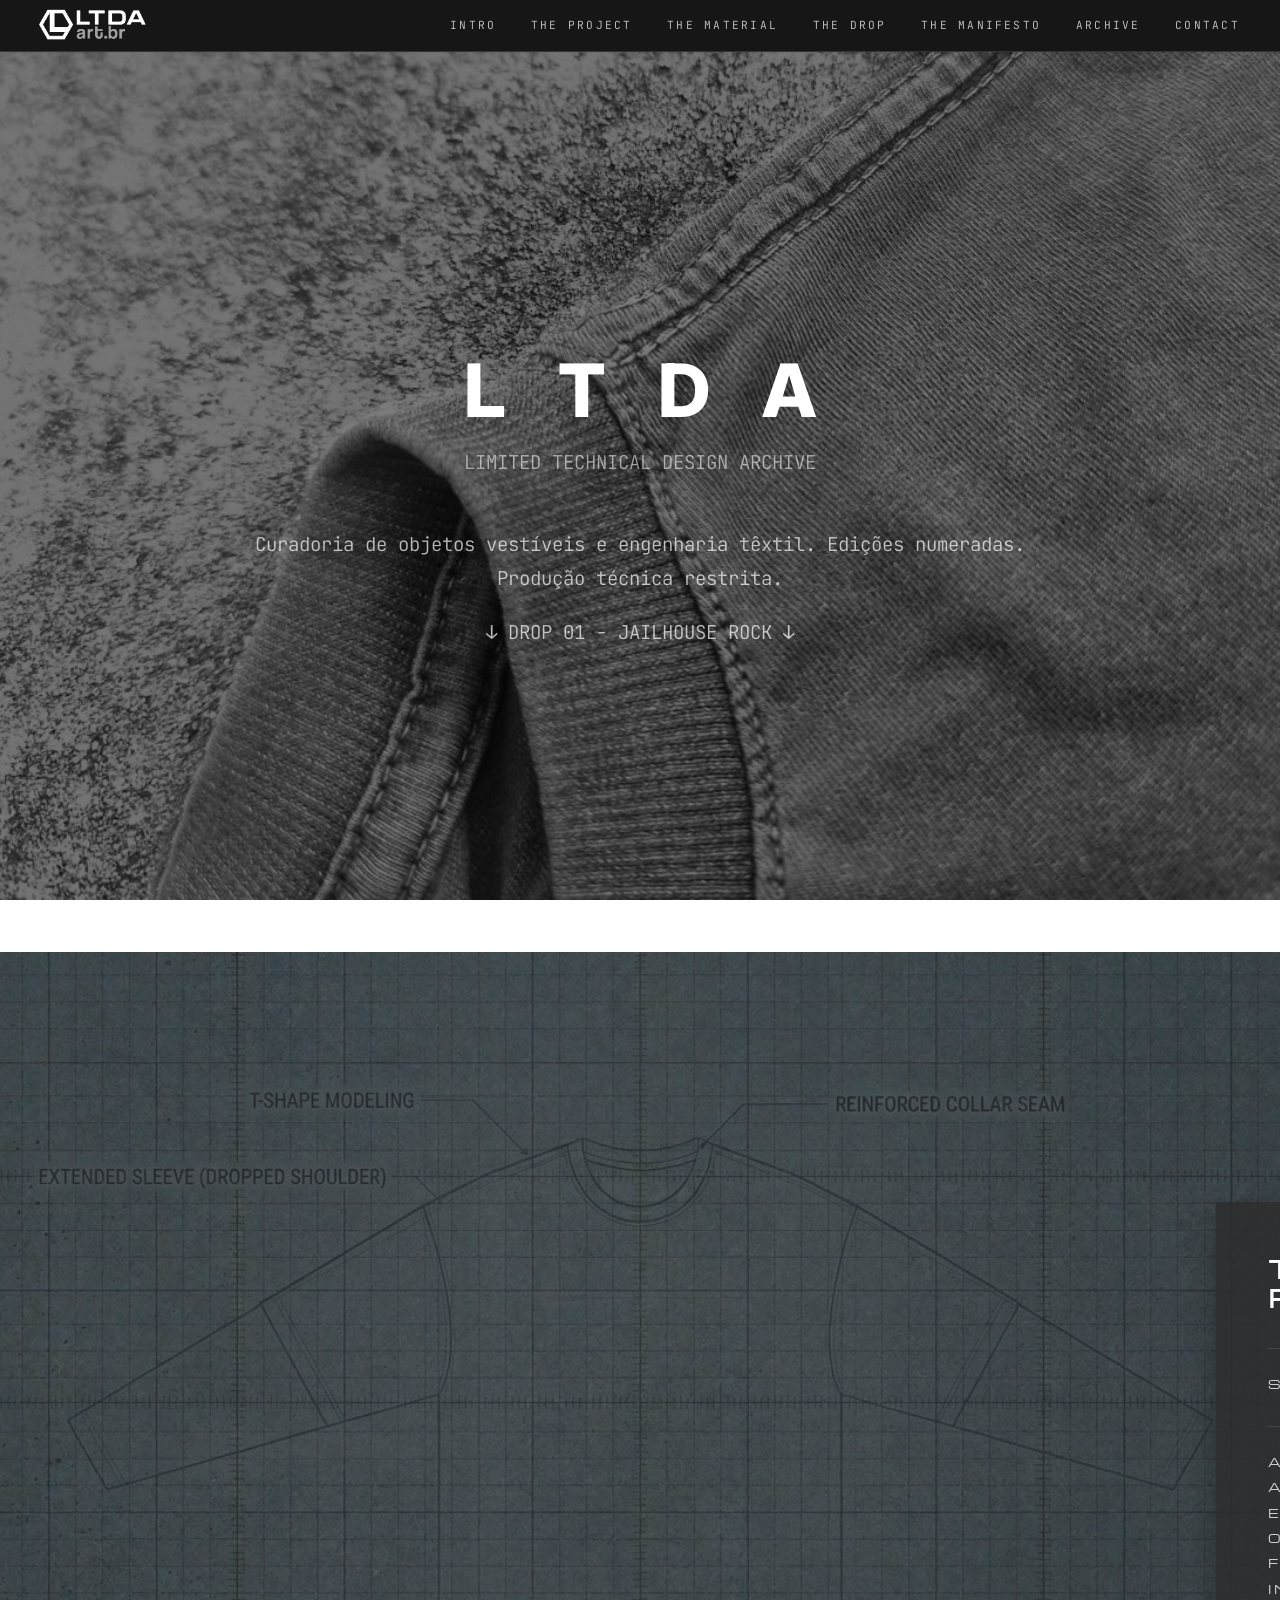
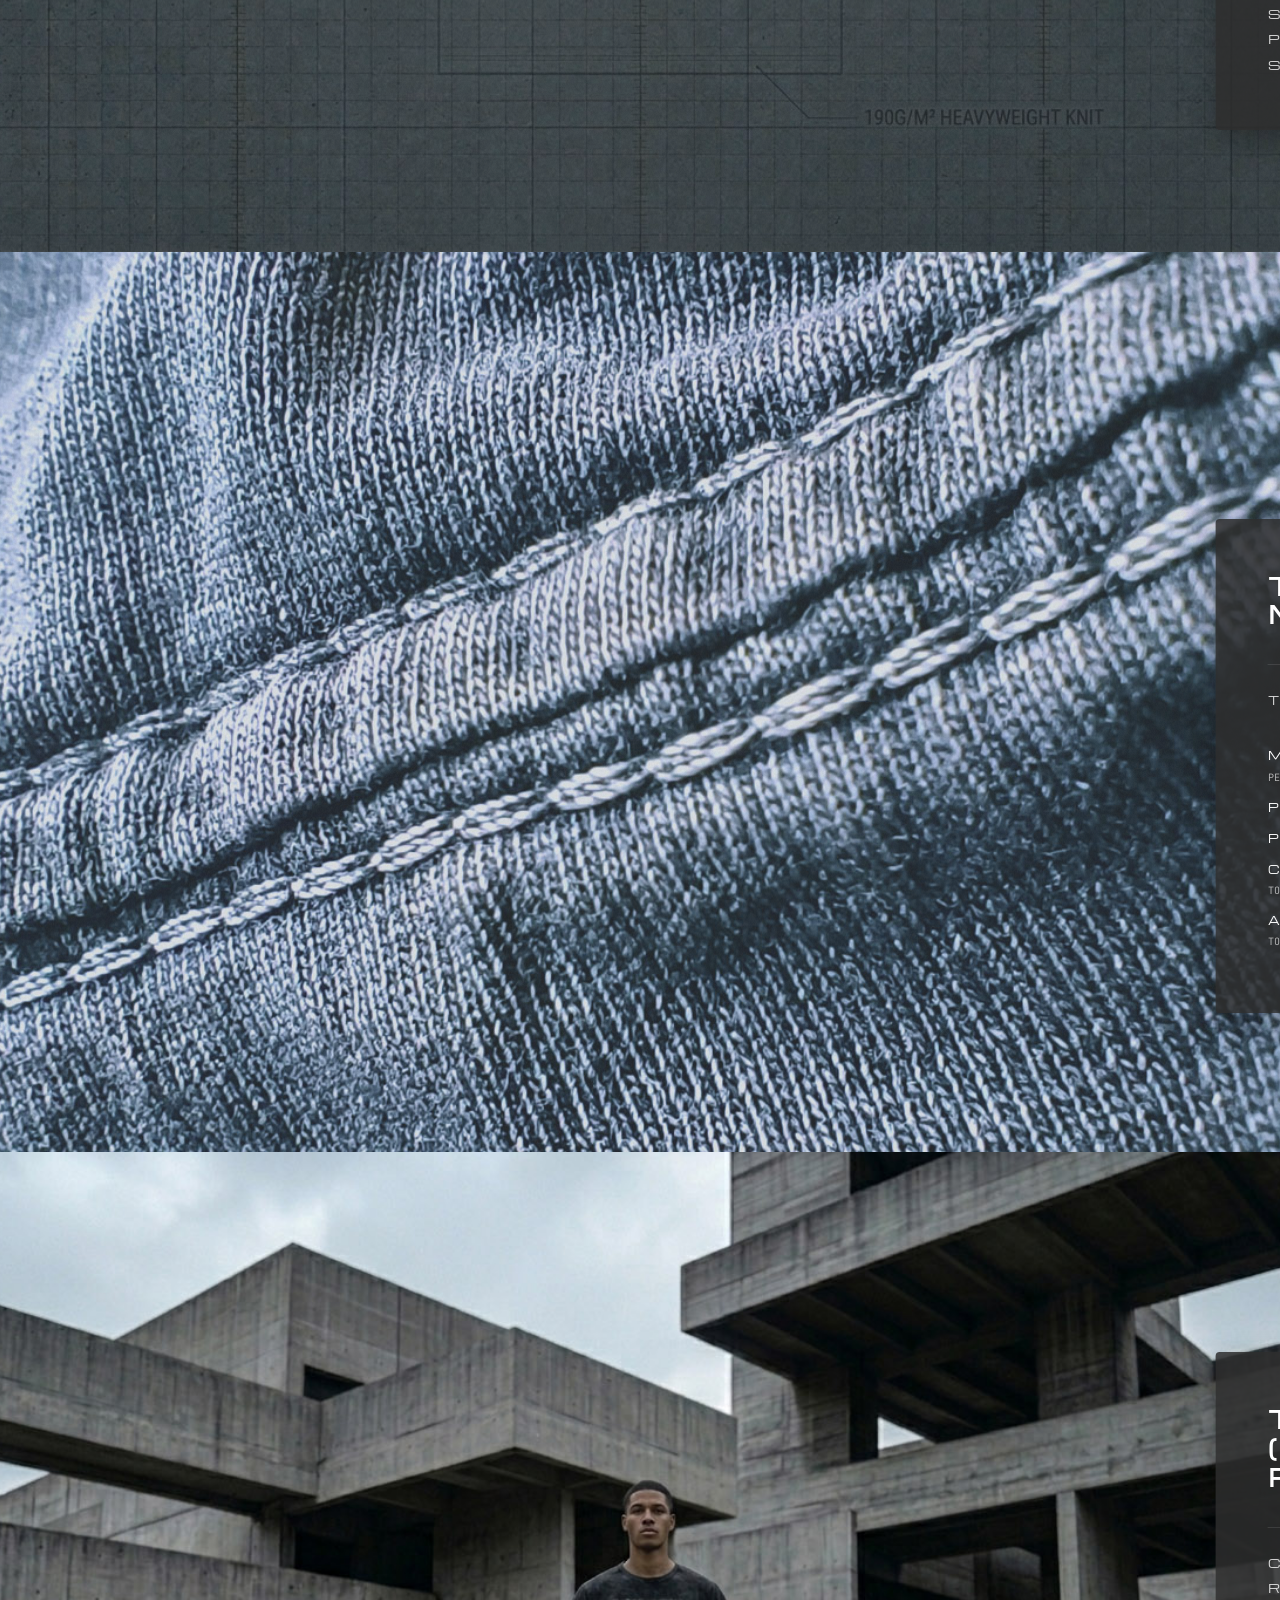
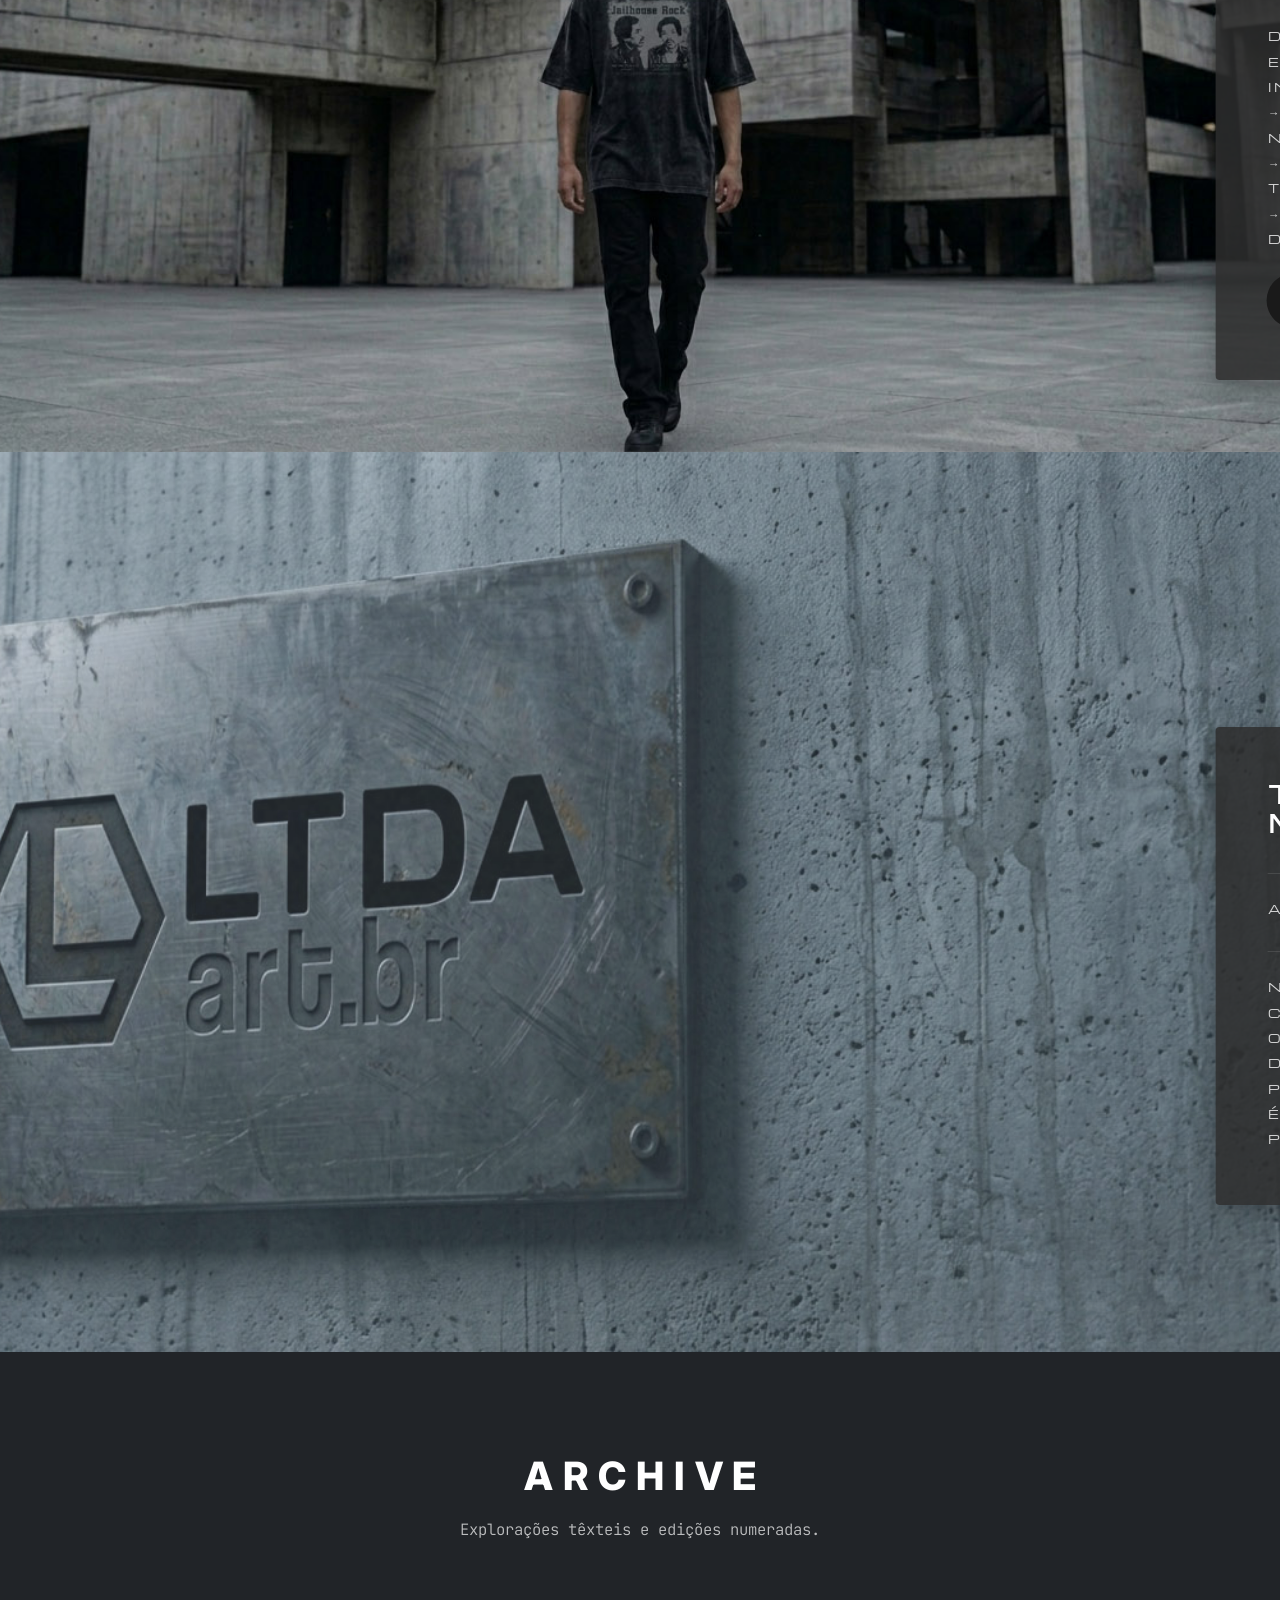
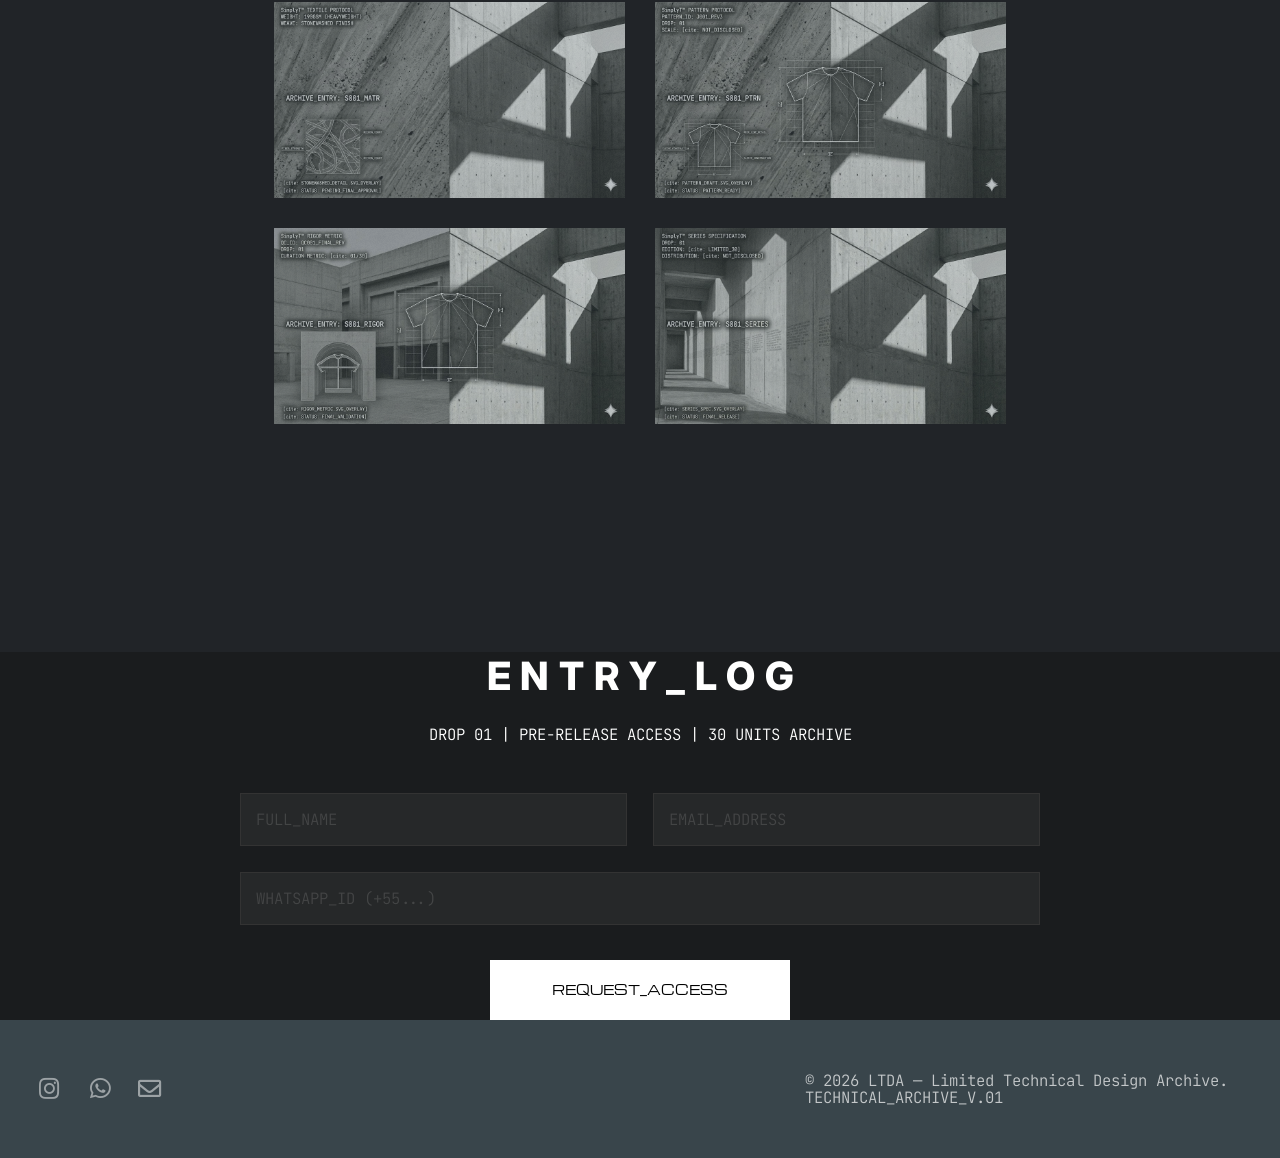
==== commit 7fa52ad9: "Atualize Form original" ====
--- a/index.html
+++ b/index.html
@@ -198,27 +198,23 @@
 
     </header>
     
-<form action="https://api.web3forms.com/submit" method="POST">
-    <input type="hidden" name="access_key" value="660b88d5-e81b-40e4-9c9b-b7feeab2246b">
-    <input type="hidden" name="subject" value="ENTRY_LOG: Novo Acesso Drop 01">
-    <input type="hidden" name="redirect" value="https://ltda.art.br/#contact">
-    
-    <div class="fields">
-        <div class="field half">
-            <input type="text" name="name" id="name" placeholder="NOME / IDENTIFICAÇÃO" required />
+    <form action="#" method="post" style="max-width: 800px; margin: 0 auto;">
+        <div class="fields">
+            <div class="field half">
+                <input type="text" name="name" placeholder="FULL_NAME" required />
+            </div>
+            <div class="field half">
+                <input type="email" name="email" placeholder="EMAIL_ADDRESS" required />
+            </div>
+            <div class="field">
+                <input type="text" name="phone" placeholder="WHATSAPP_ID (+55...)" required />
+            </div>
         </div>
-        <div class="field half">
-            <input type="email" name="email" id="email" placeholder="E-MAIL" required />
-        </div>
-        <div class="field">
-            <textarea name="message" id="message" placeholder="MENSAGEM / SOLICITAÇÃO" rows="4" required></textarea>
-        </div>
-    </div>
-    <ul class="actions">
-        <li><input type="submit" value="ENVIAR MENSAGEM" class="primary" /></li>
-    </ul>
-</form>
-		<!-- Footer -->
+        
+<div style="margin-top: 2em; display: flex; justify-content: center; width: 100%;">
+     <input type="submit" value="REQUEST_ACCESS" class="primary" />
+</div>    </form>
+</section>		<!-- Footer -->
 			<footer id="footer">
 
 				<!-- Icons -->
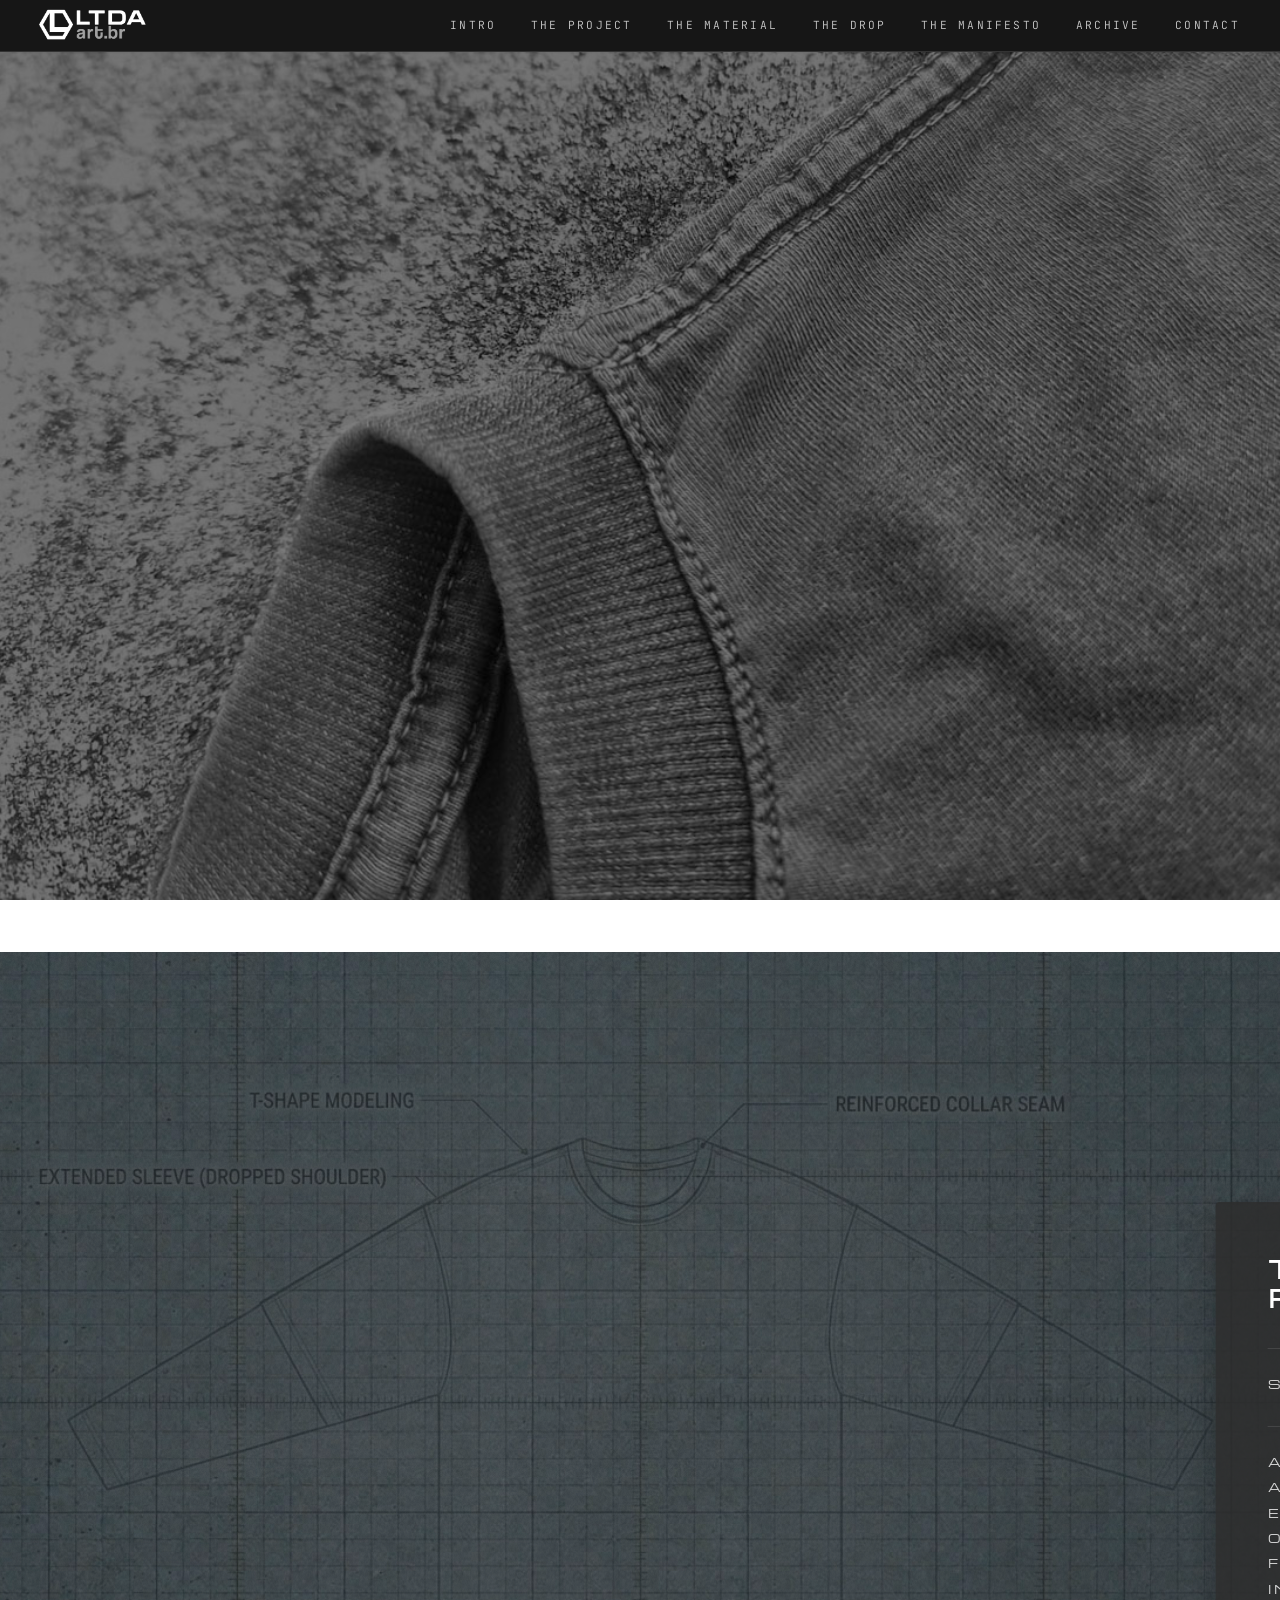
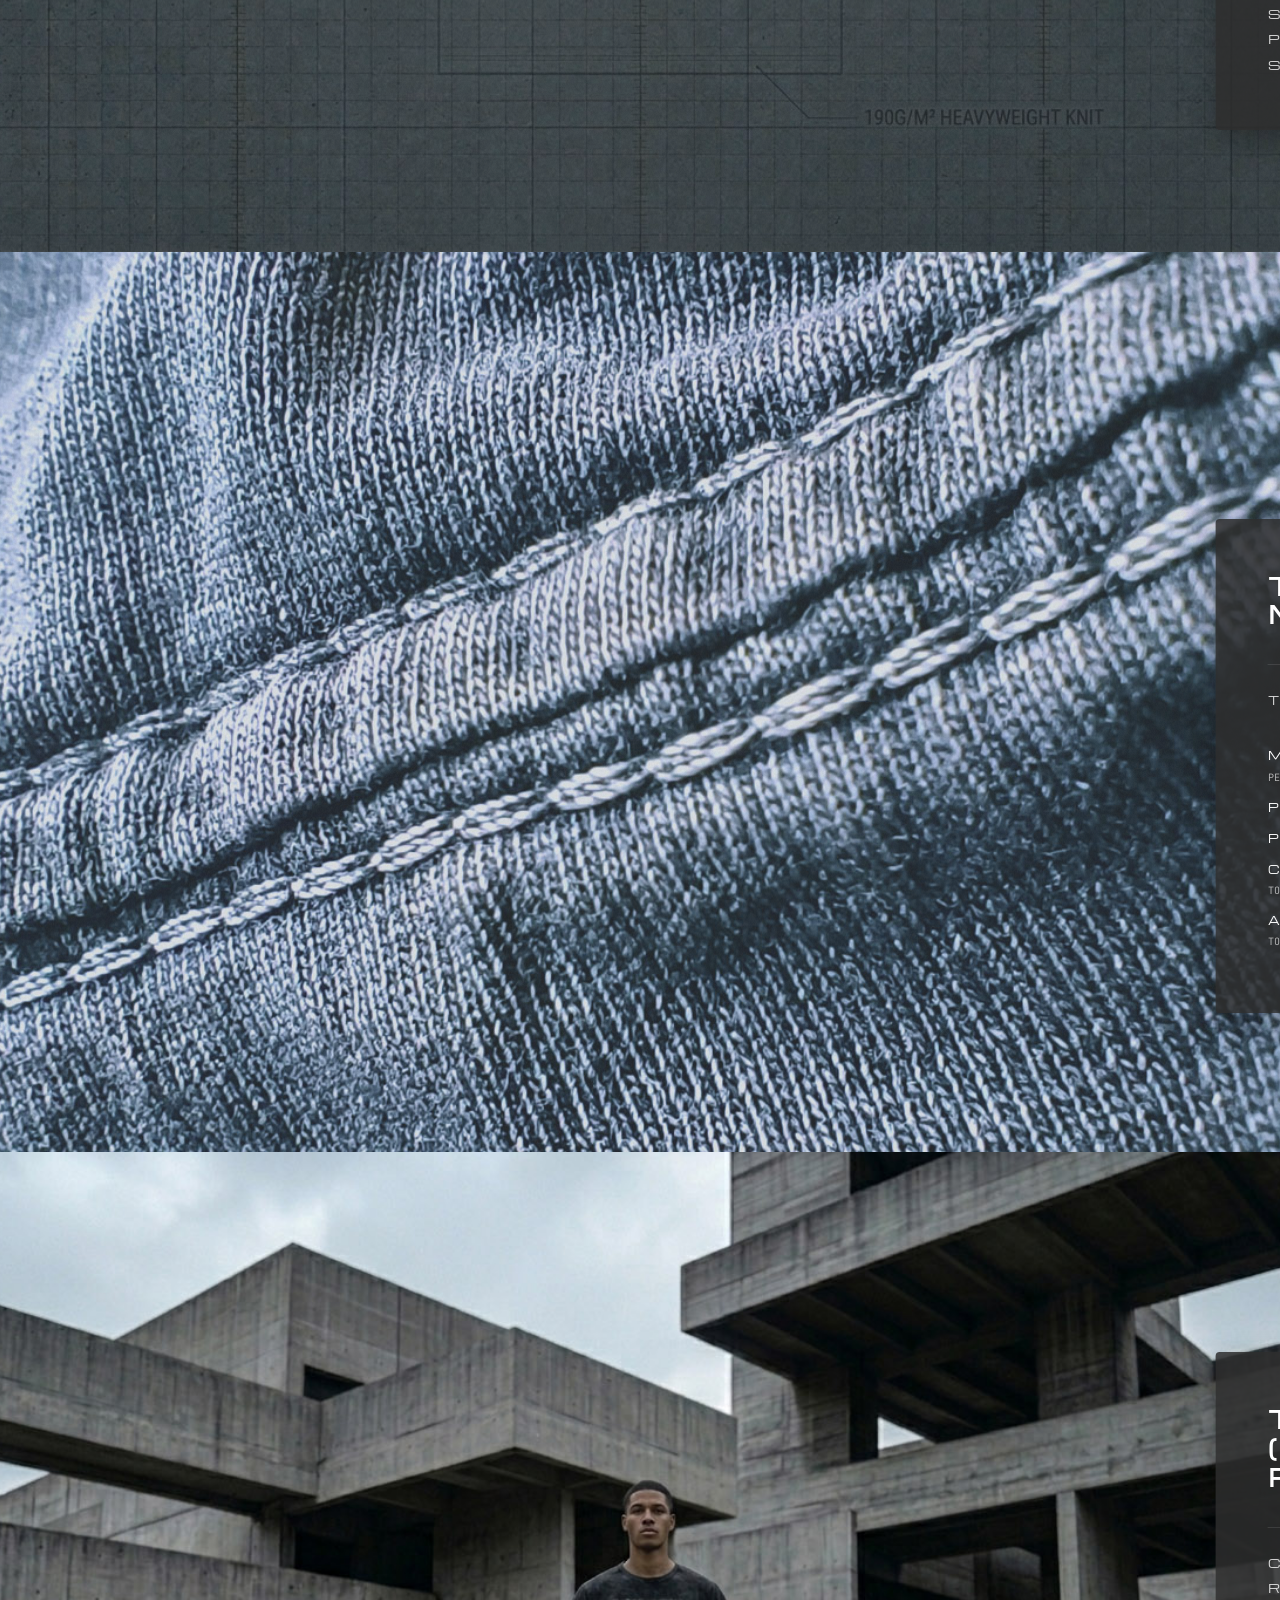
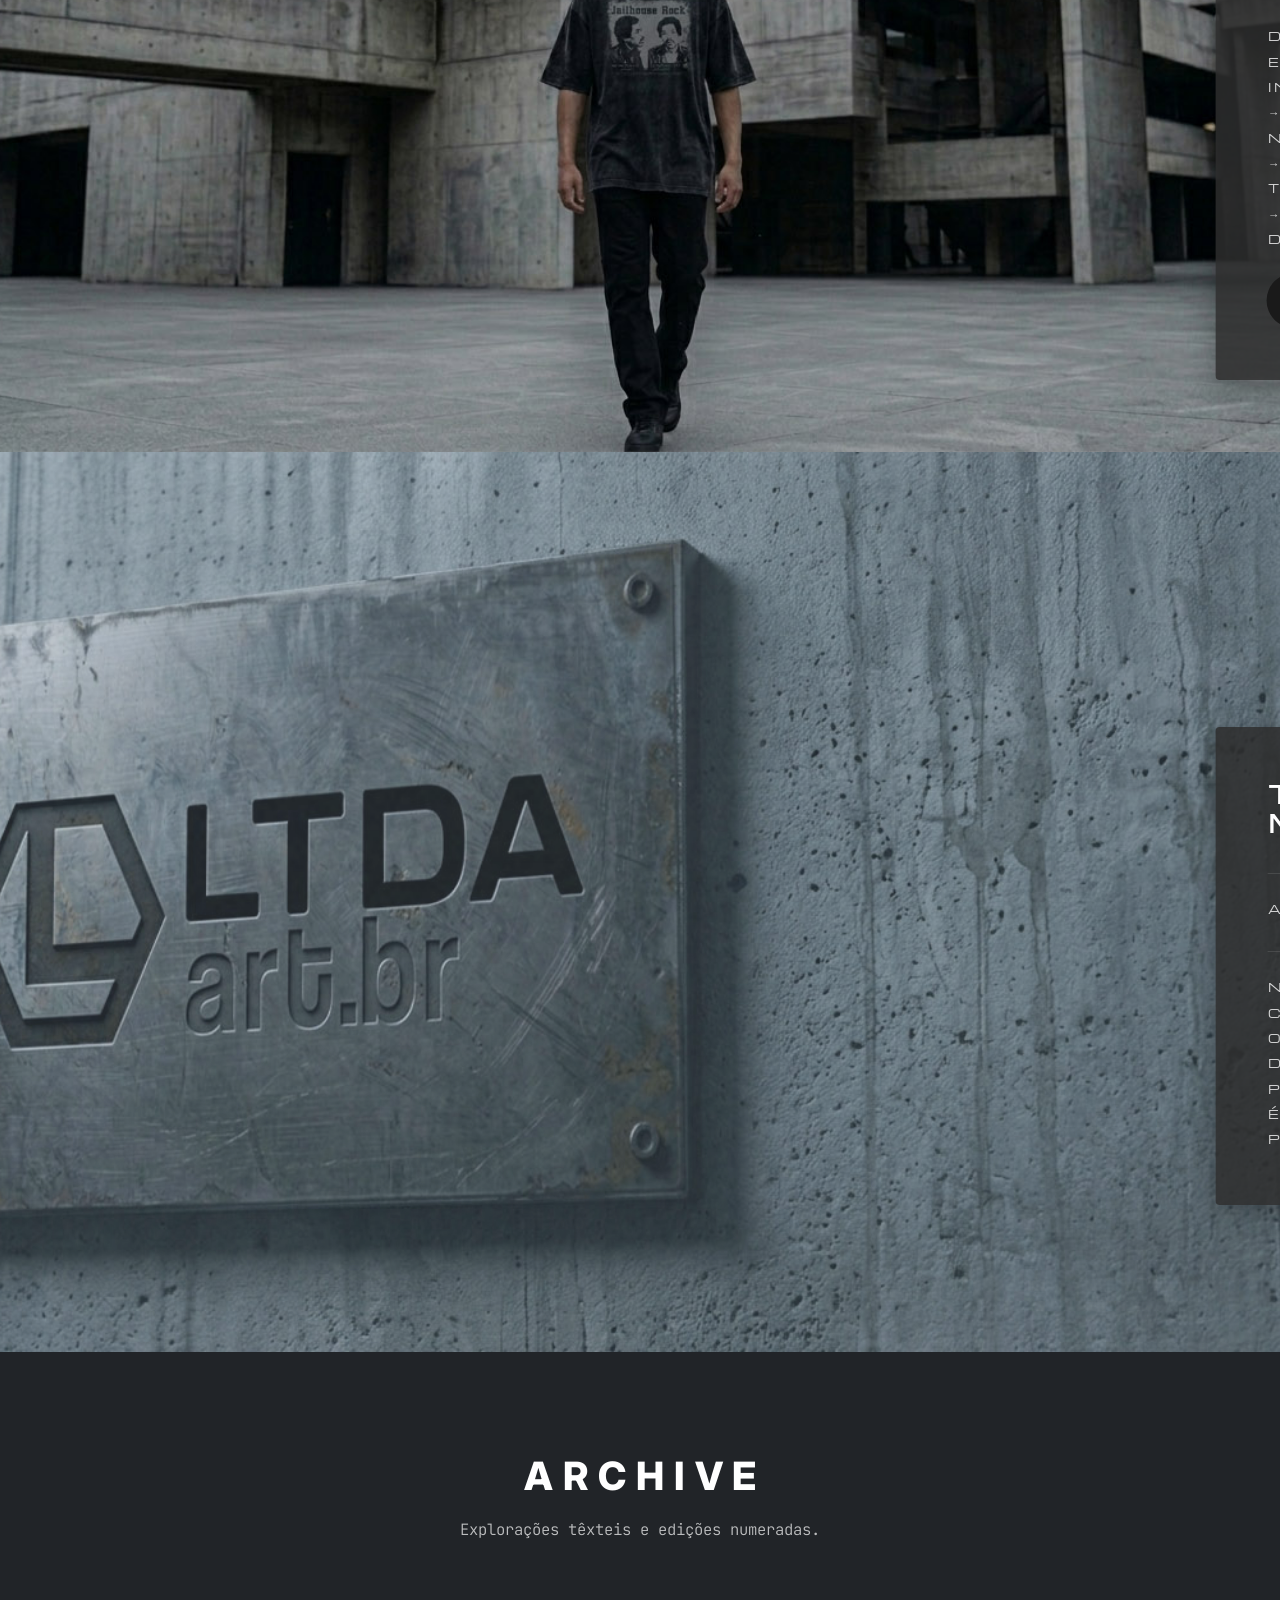
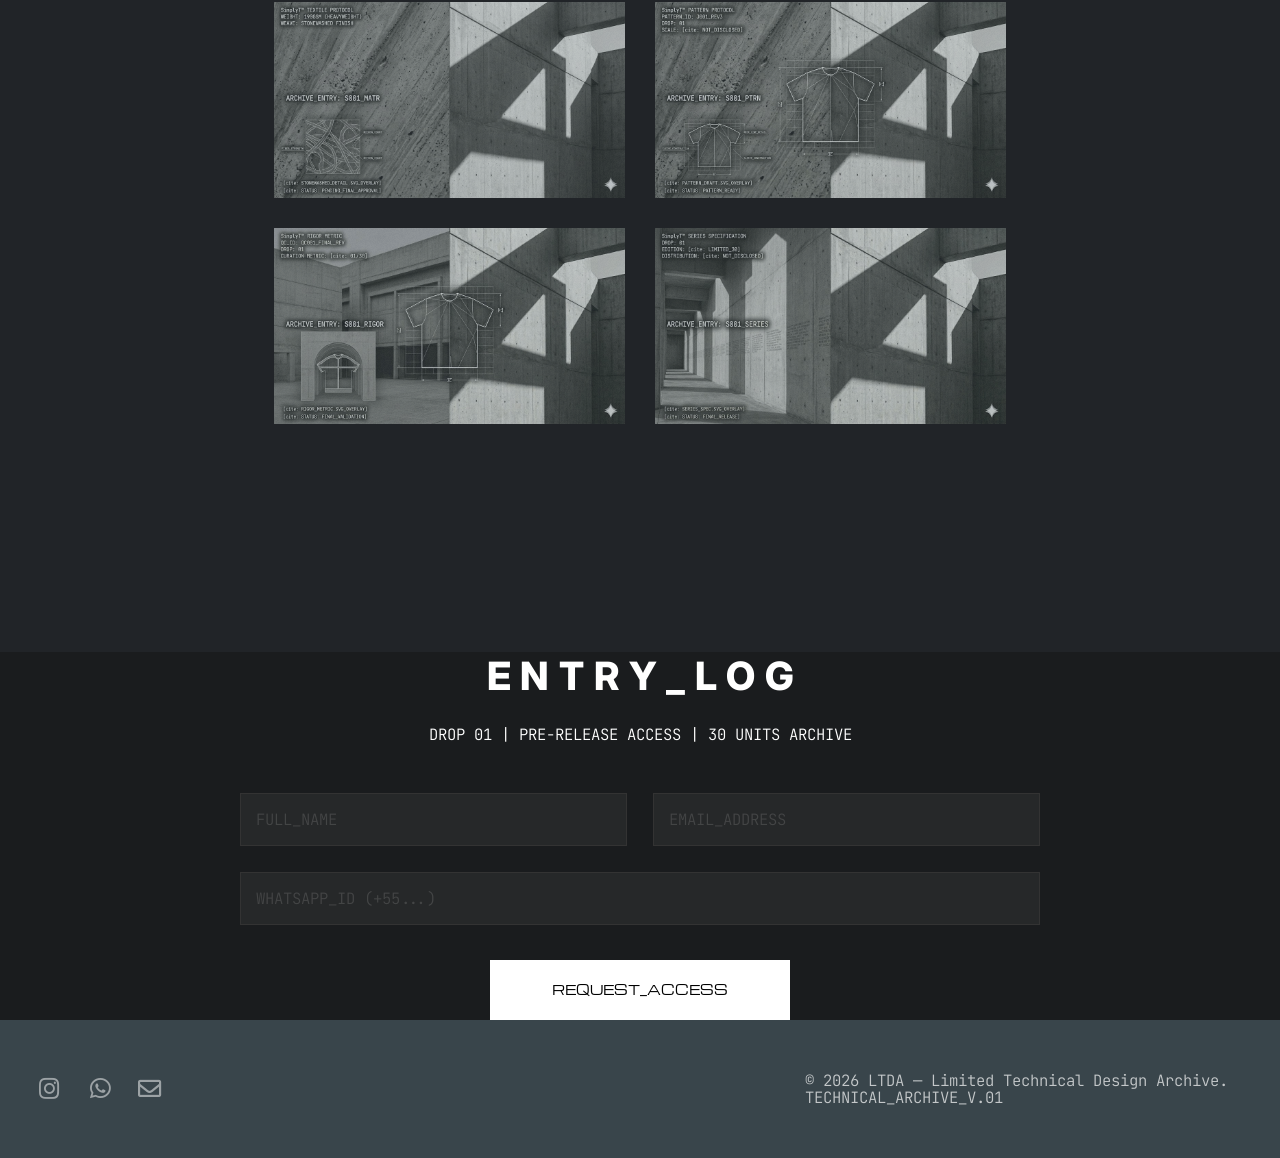
==== commit 82592470: "success" ====
--- a/index.html
+++ b/index.html
@@ -198,7 +198,13 @@
 
     </header>
     
-    <form action="#" method="post" style="max-width: 800px; margin: 0 auto;">
+    <form action="https://api.web3forms.com/submit" method="post" style="max-width: 800px; margin: 0 auto;">
+
+	<input type="hidden" name="access_key" value="660b88d5-e81b-40e4-9c9b-b7feeab2246b">
+        <input type="hidden" name="subject" value="NOVA SOLICITAÇÃO DE ACESSO - LTDA">
+        <input type="hidden" name="redirect" value="https://ltda.art.br/success>
+        <input type="checkbox" name="botcheck" style="display: none;">
+
         <div class="fields">
             <div class="field half">
                 <input type="text" name="name" placeholder="FULL_NAME" required />
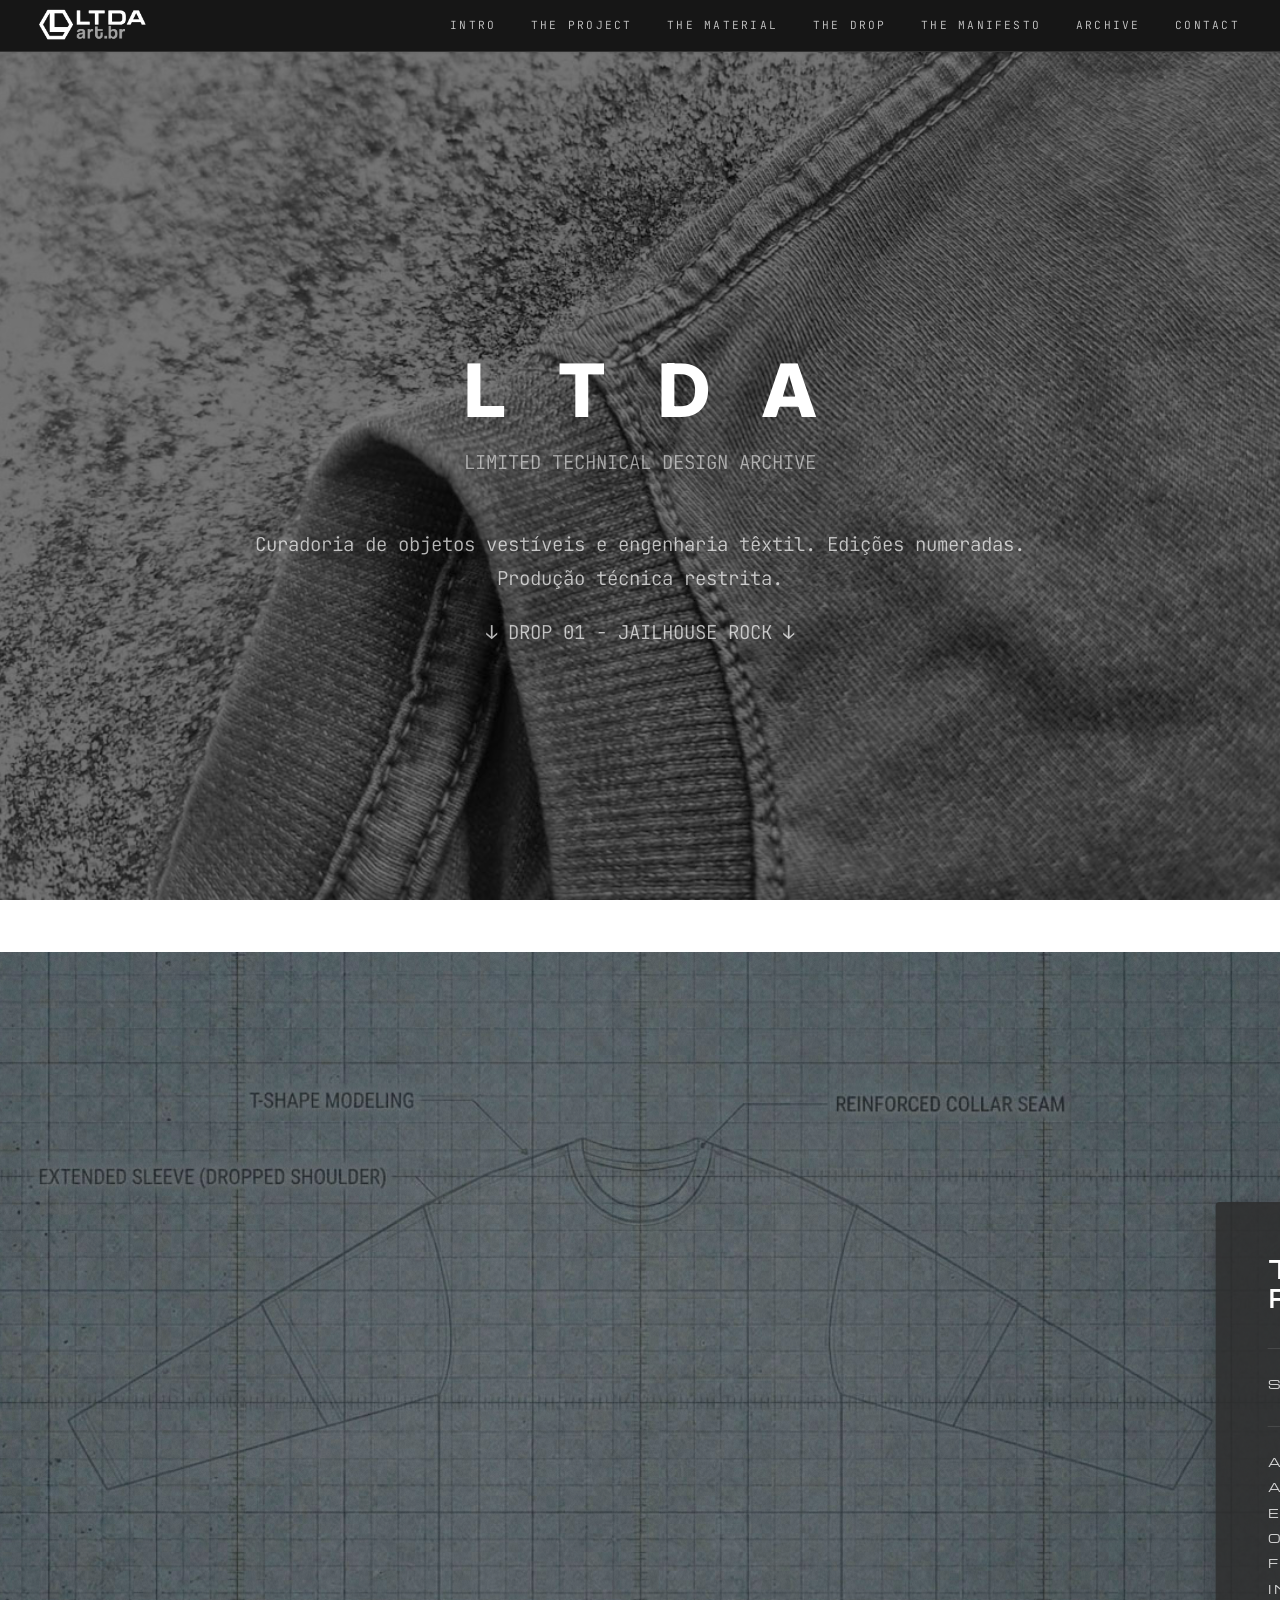
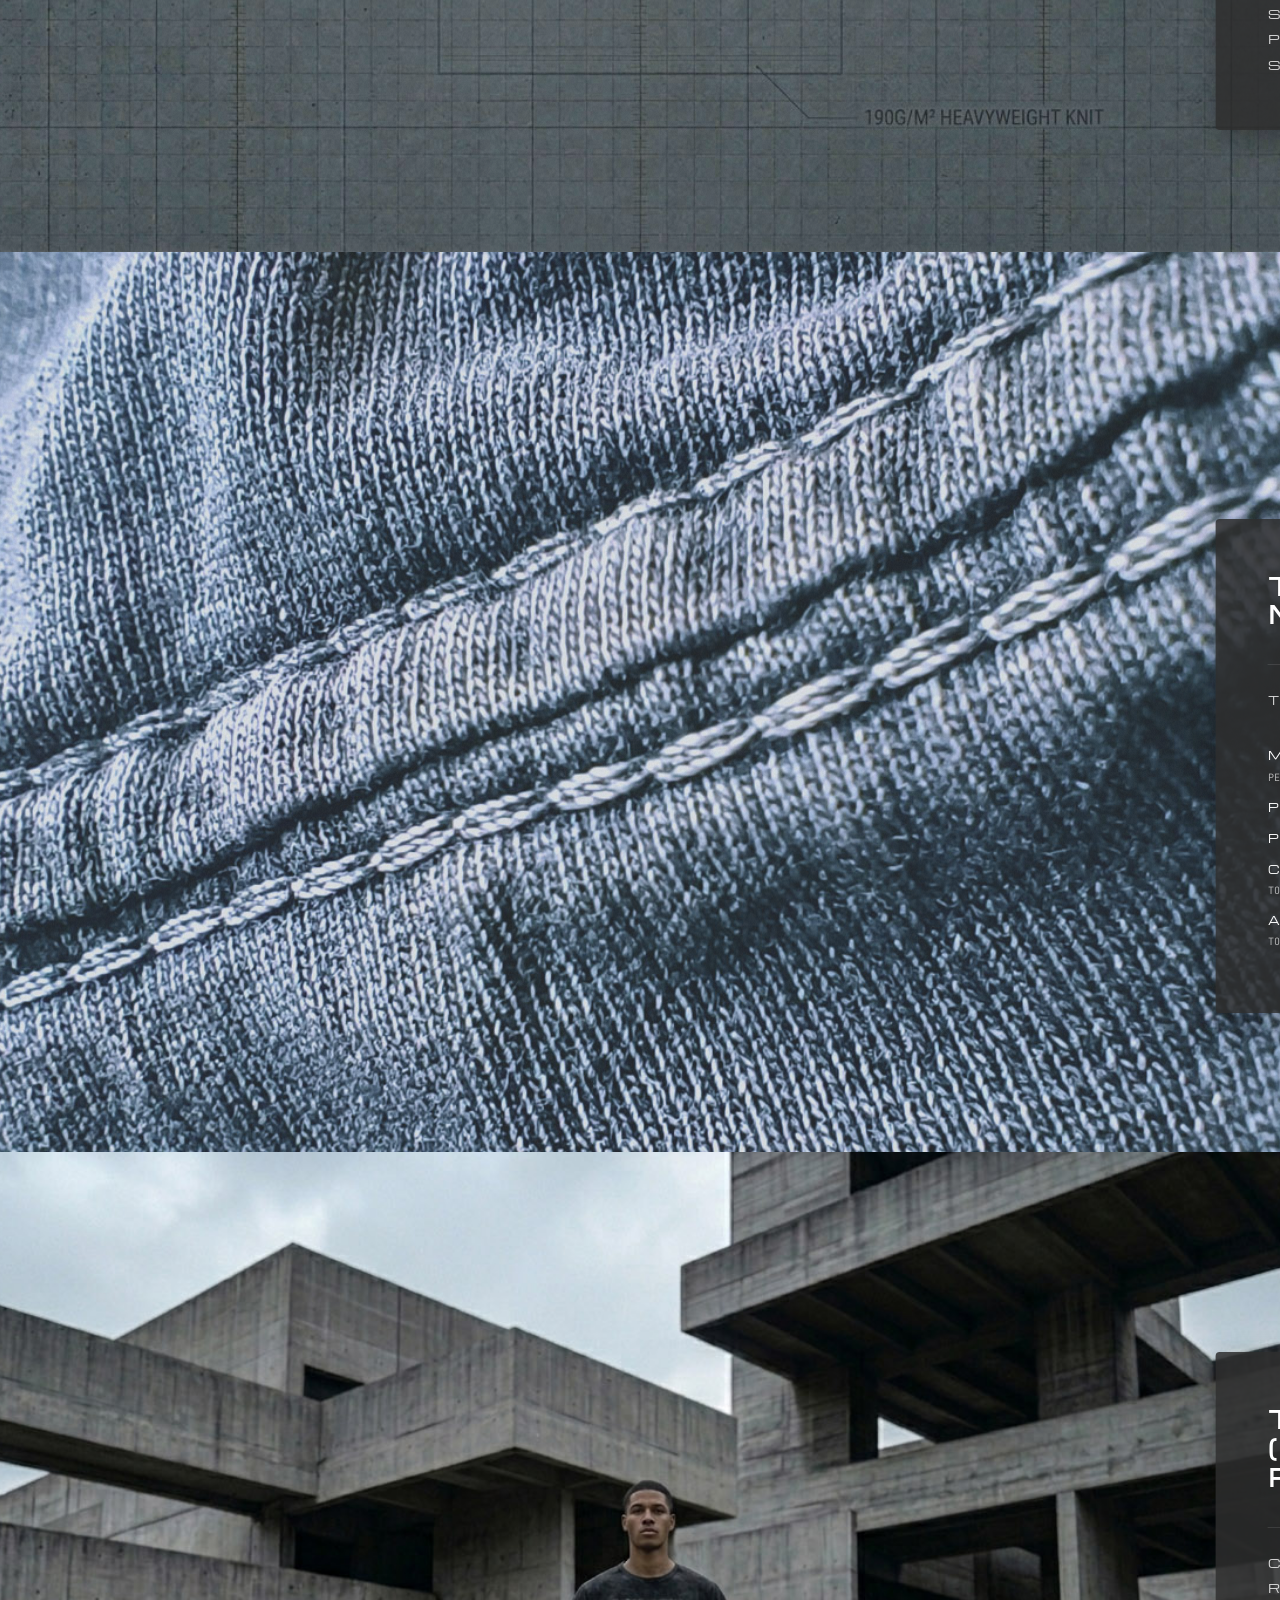
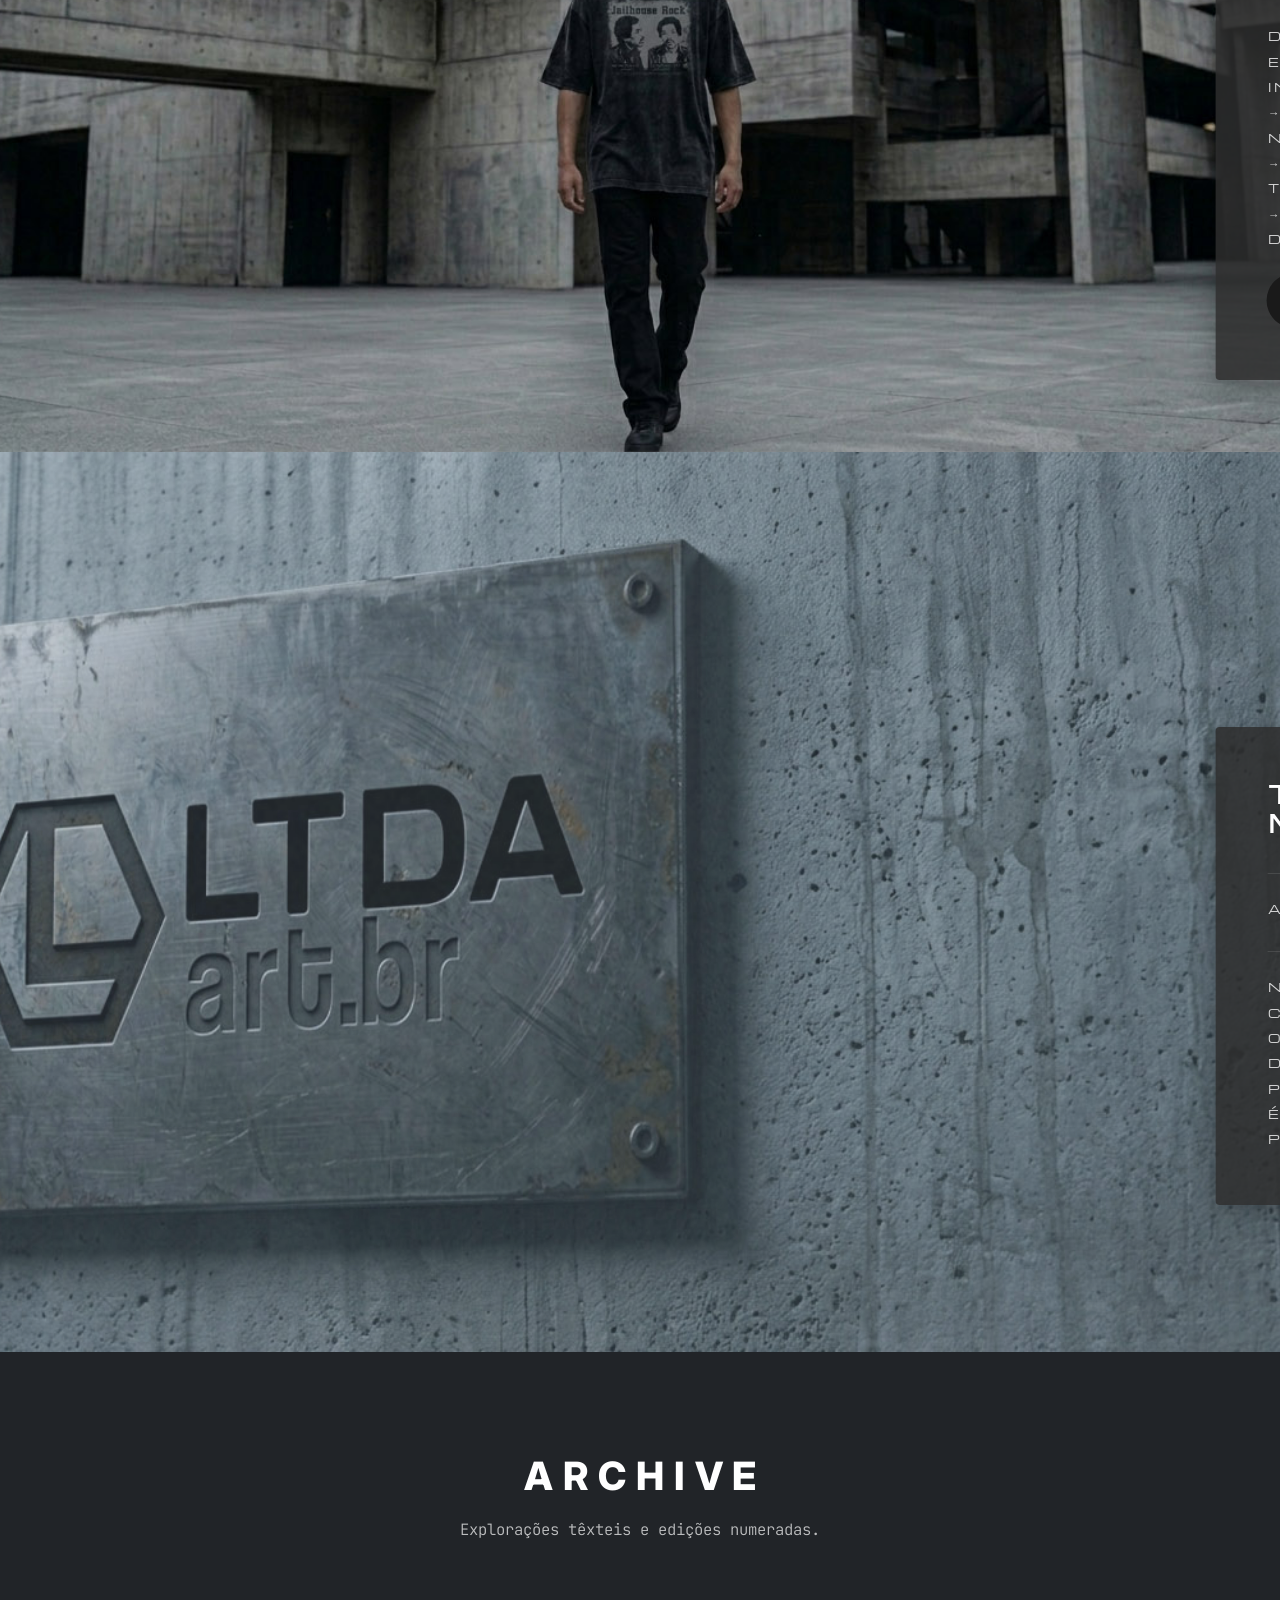
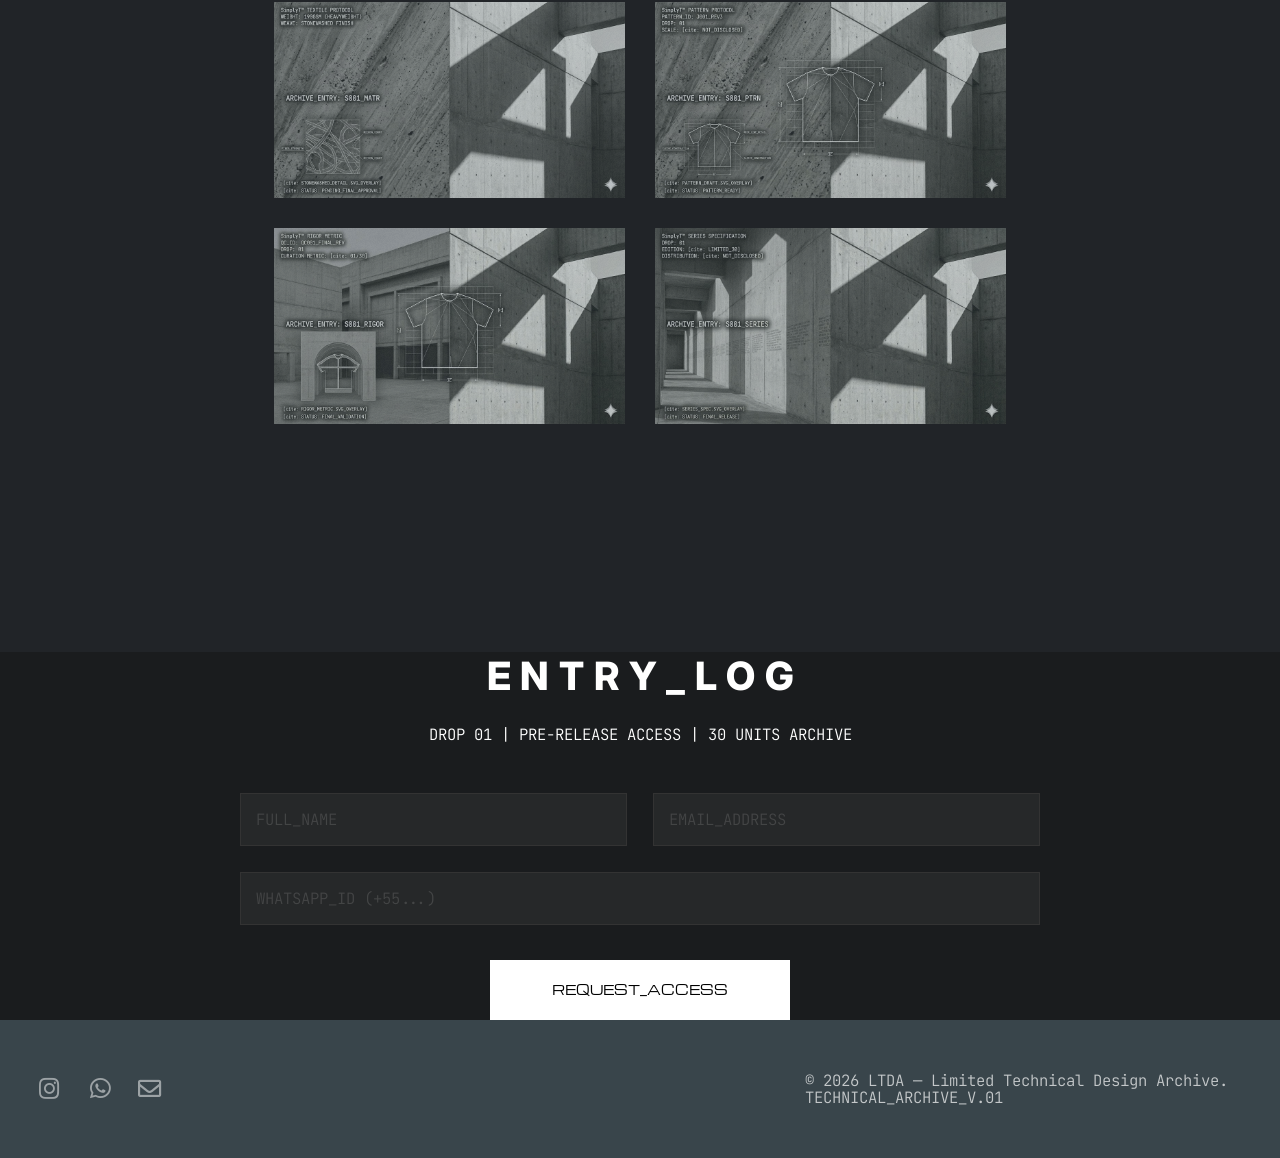
==== commit 5bdd6b8f: "Update index.html" ====
--- a/index.html
+++ b/index.html
@@ -202,7 +202,7 @@
 
 	<input type="hidden" name="access_key" value="660b88d5-e81b-40e4-9c9b-b7feeab2246b">
         <input type="hidden" name="subject" value="NOVA SOLICITAÇÃO DE ACESSO - LTDA">
-        <input type="hidden" name="redirect" value="https://ltda.art.br/success>
+        <input type="hidden" name="redirect" value="https://ltda.art.br/success.html>
         <input type="checkbox" name="botcheck" style="display: none;">
 
         <div class="fields">
